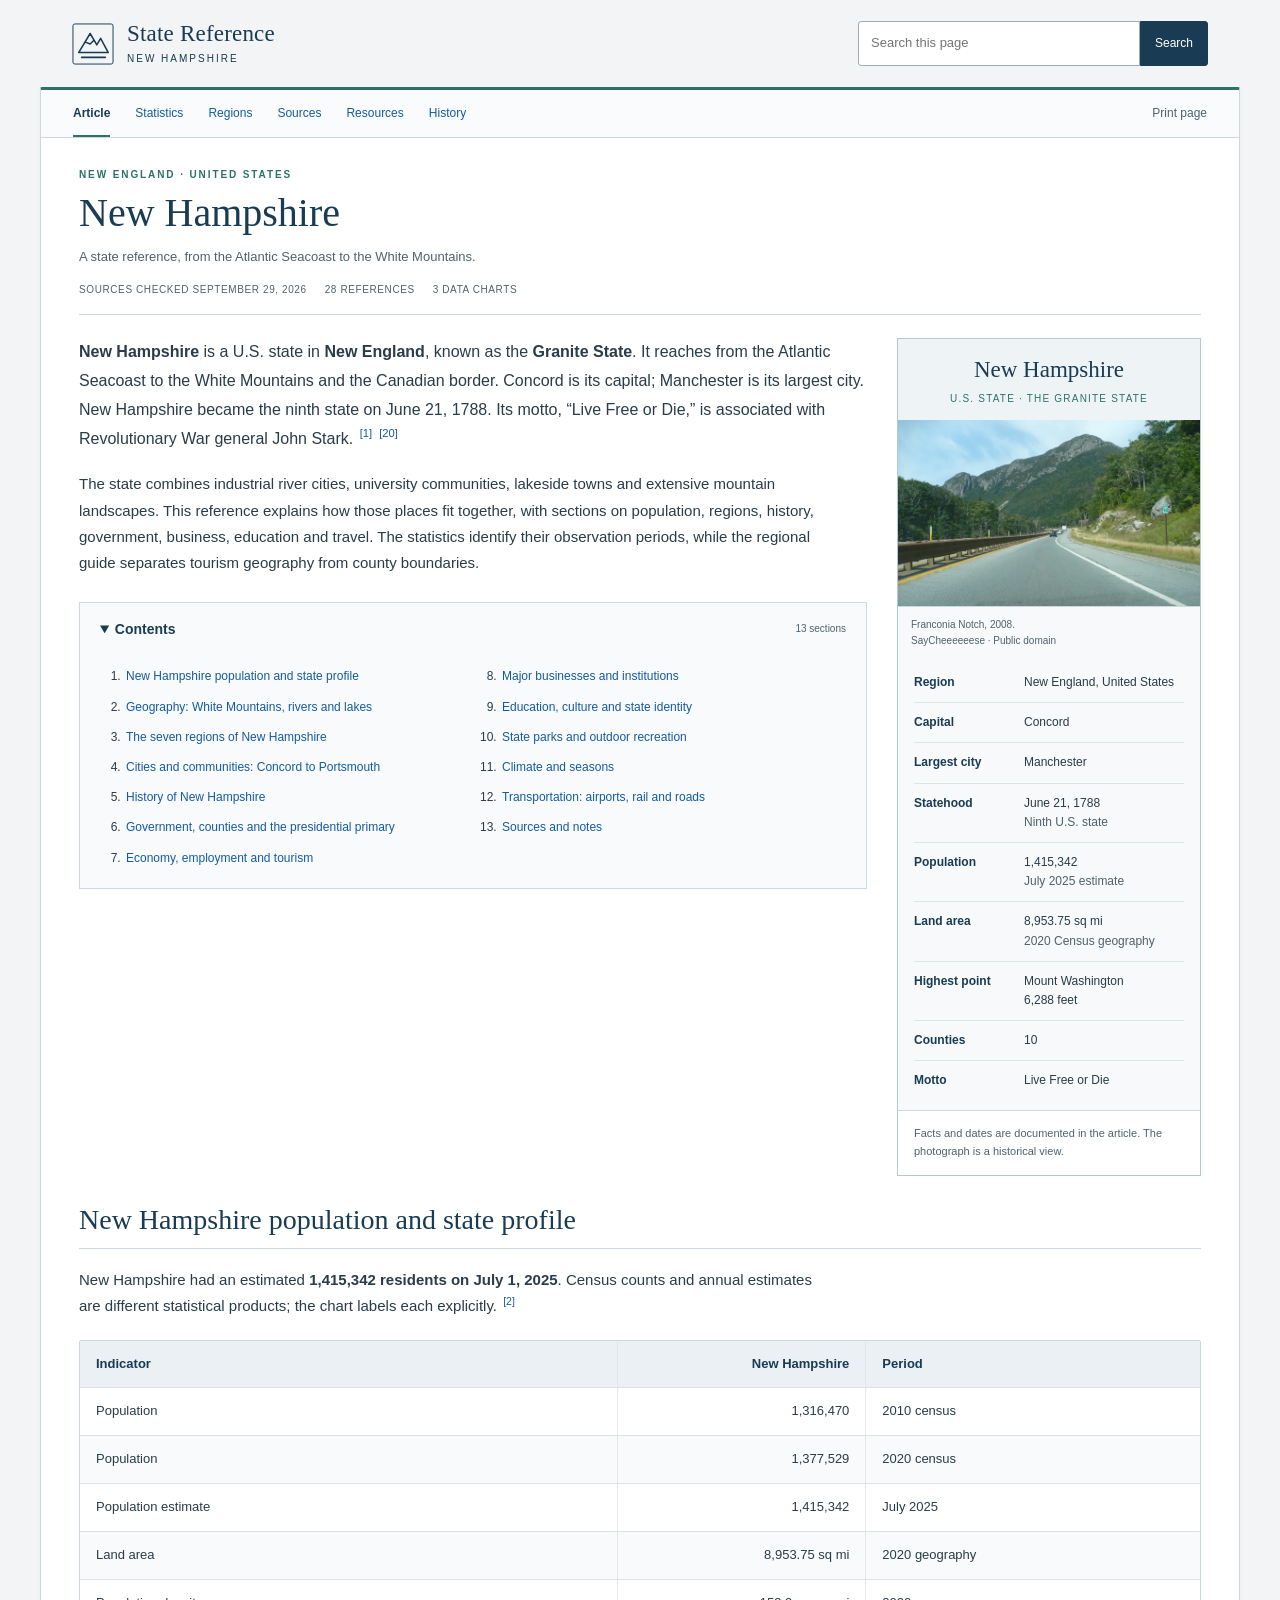
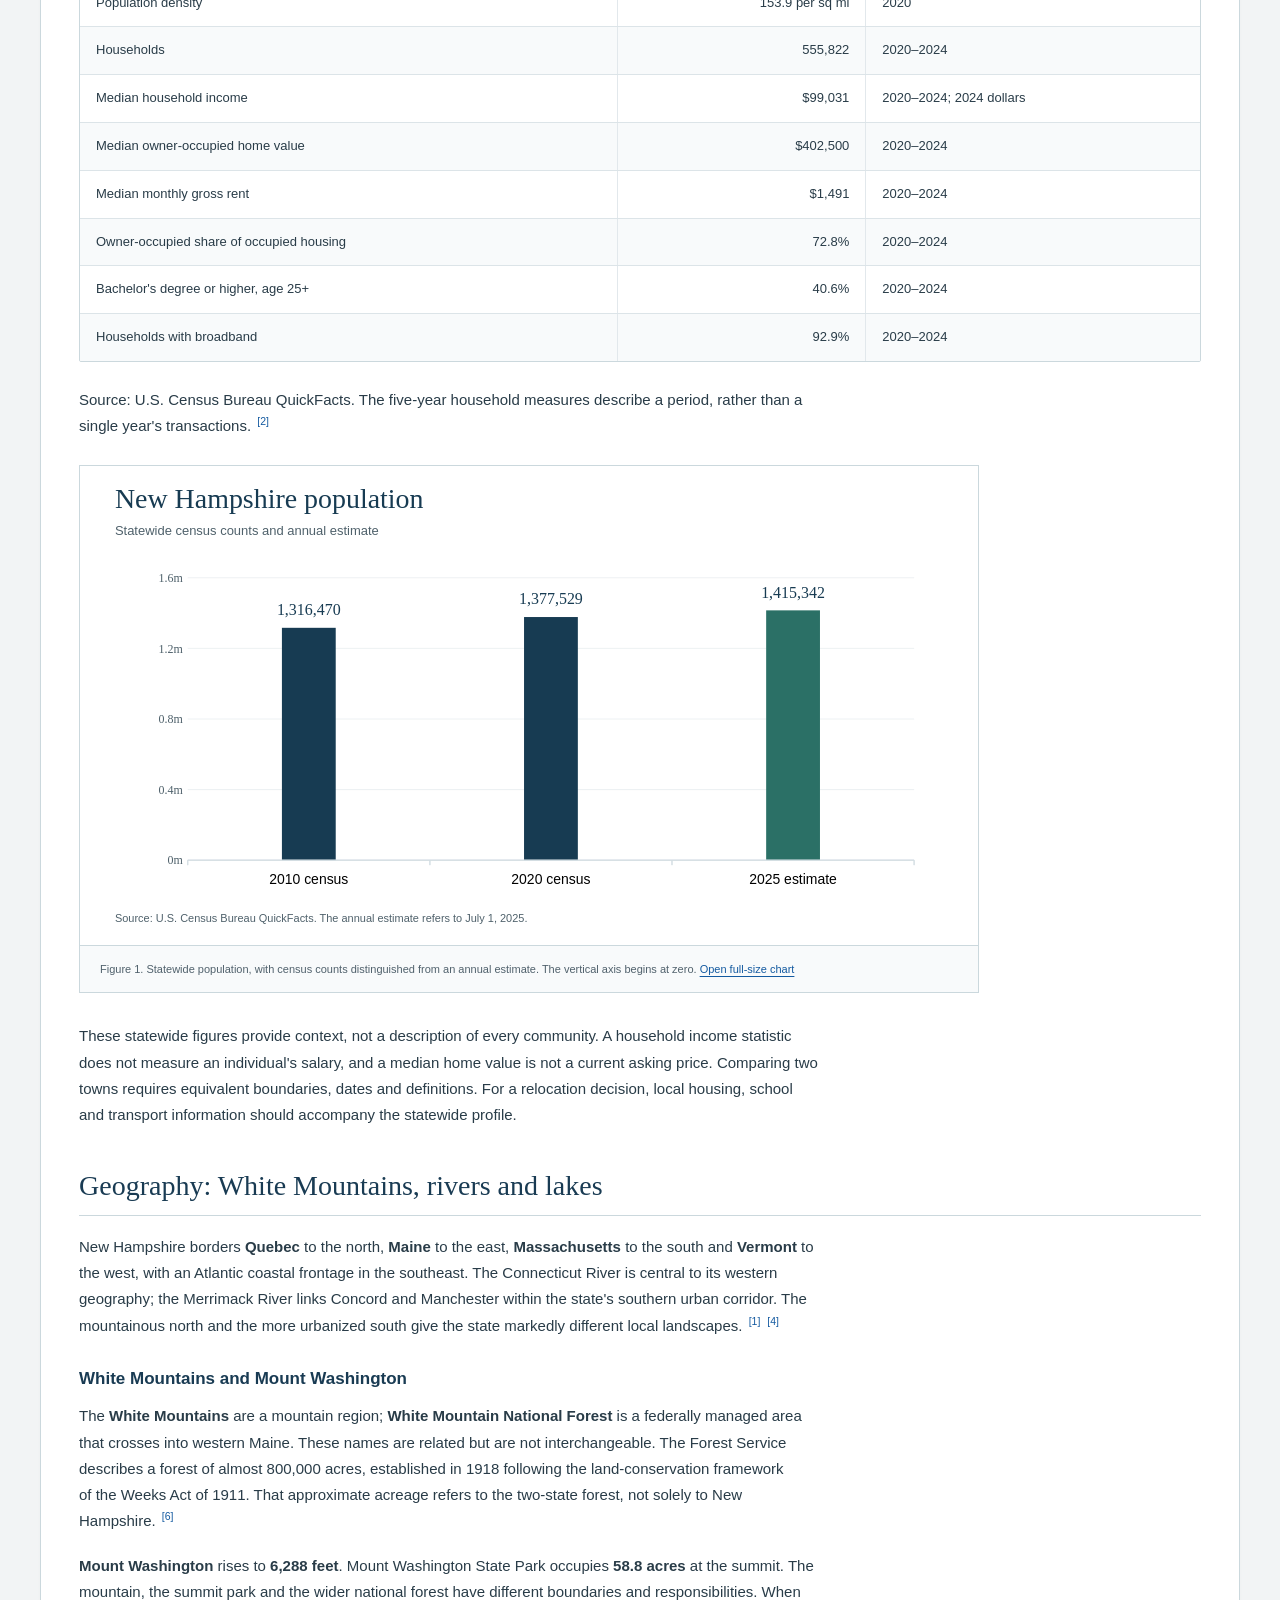
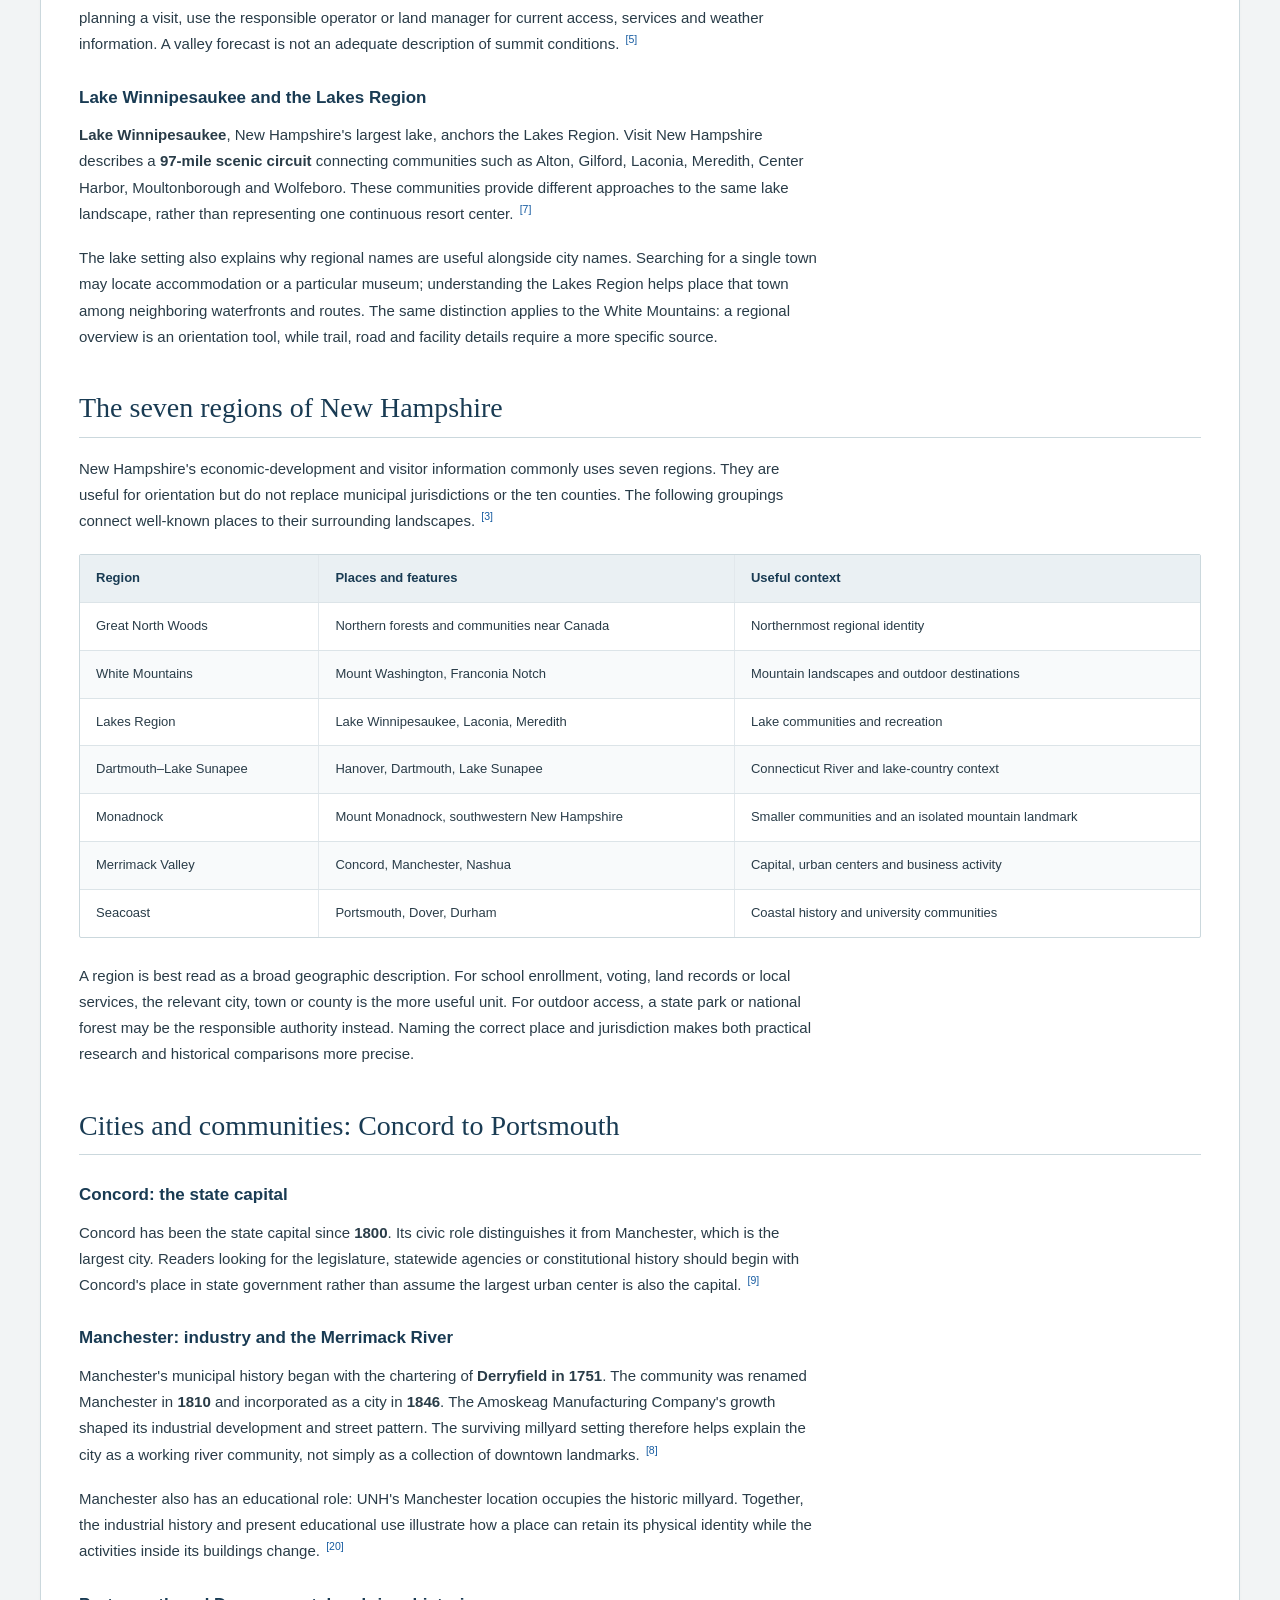
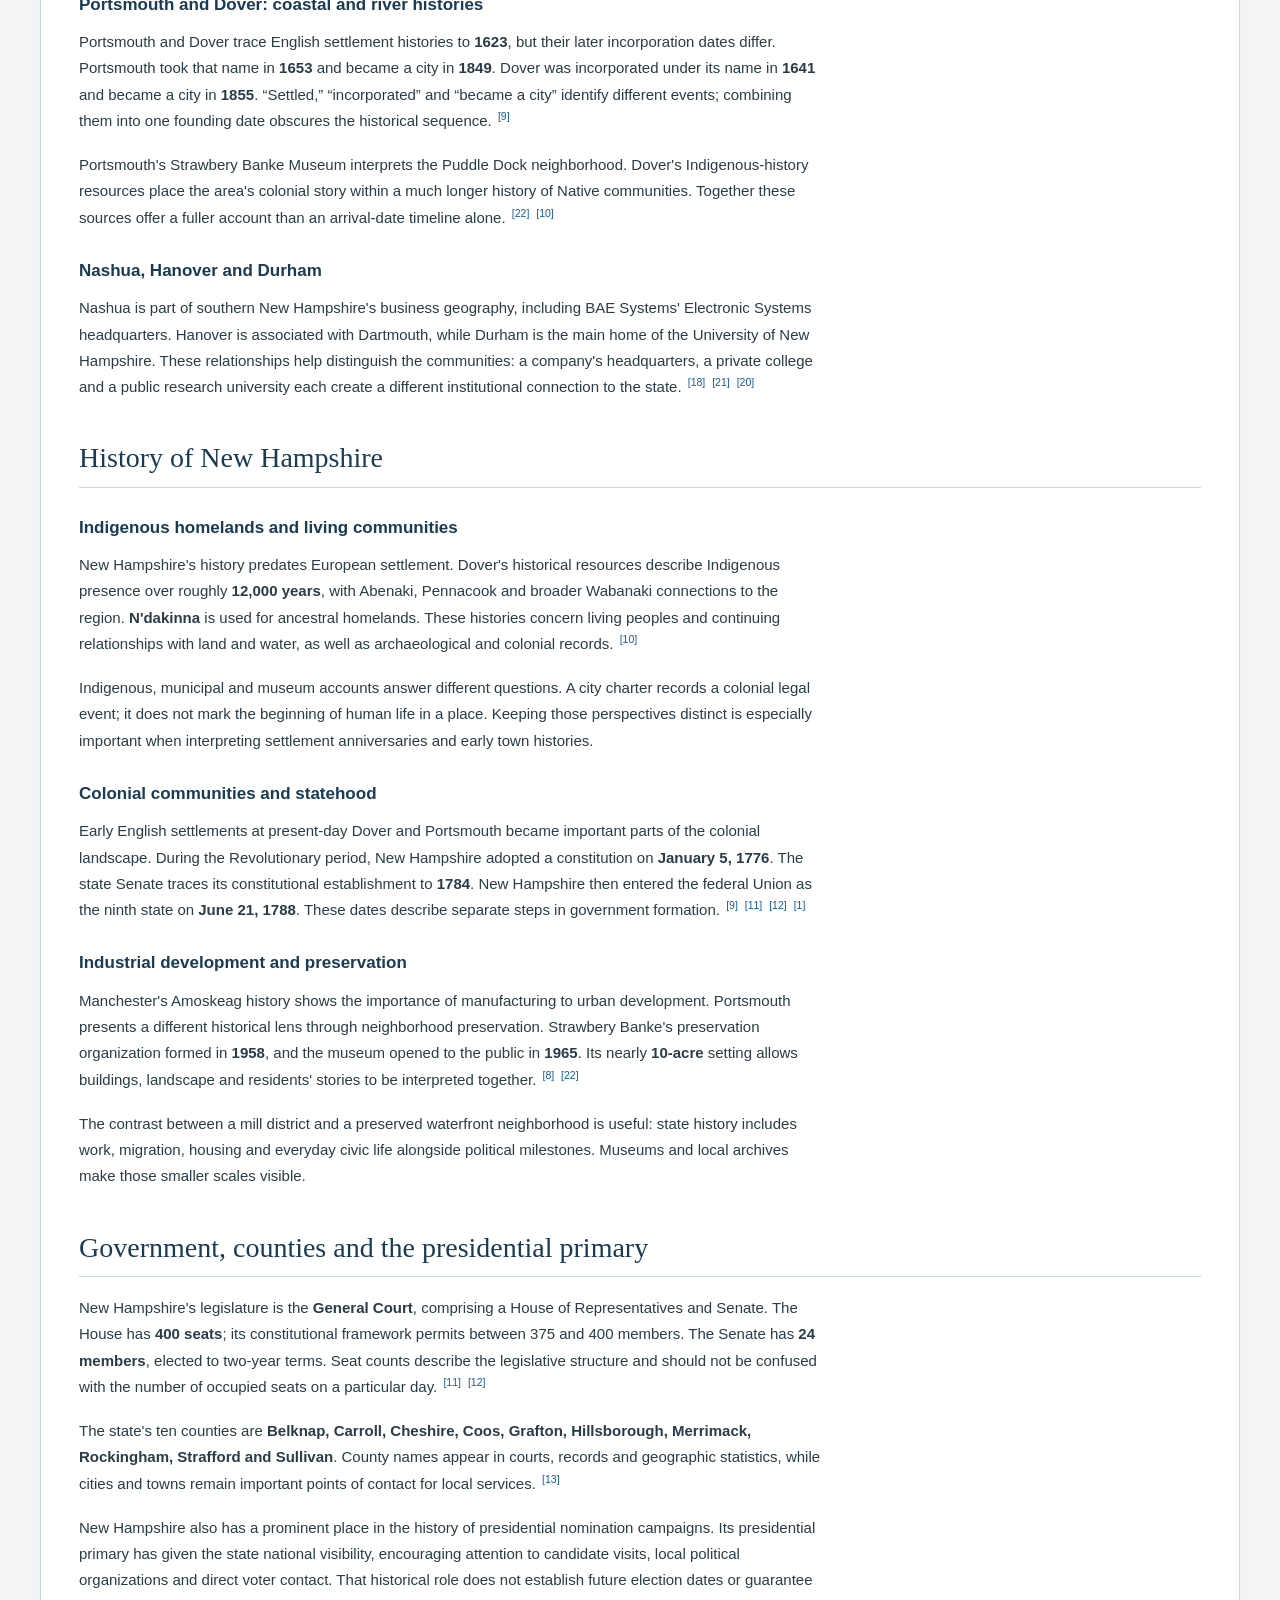
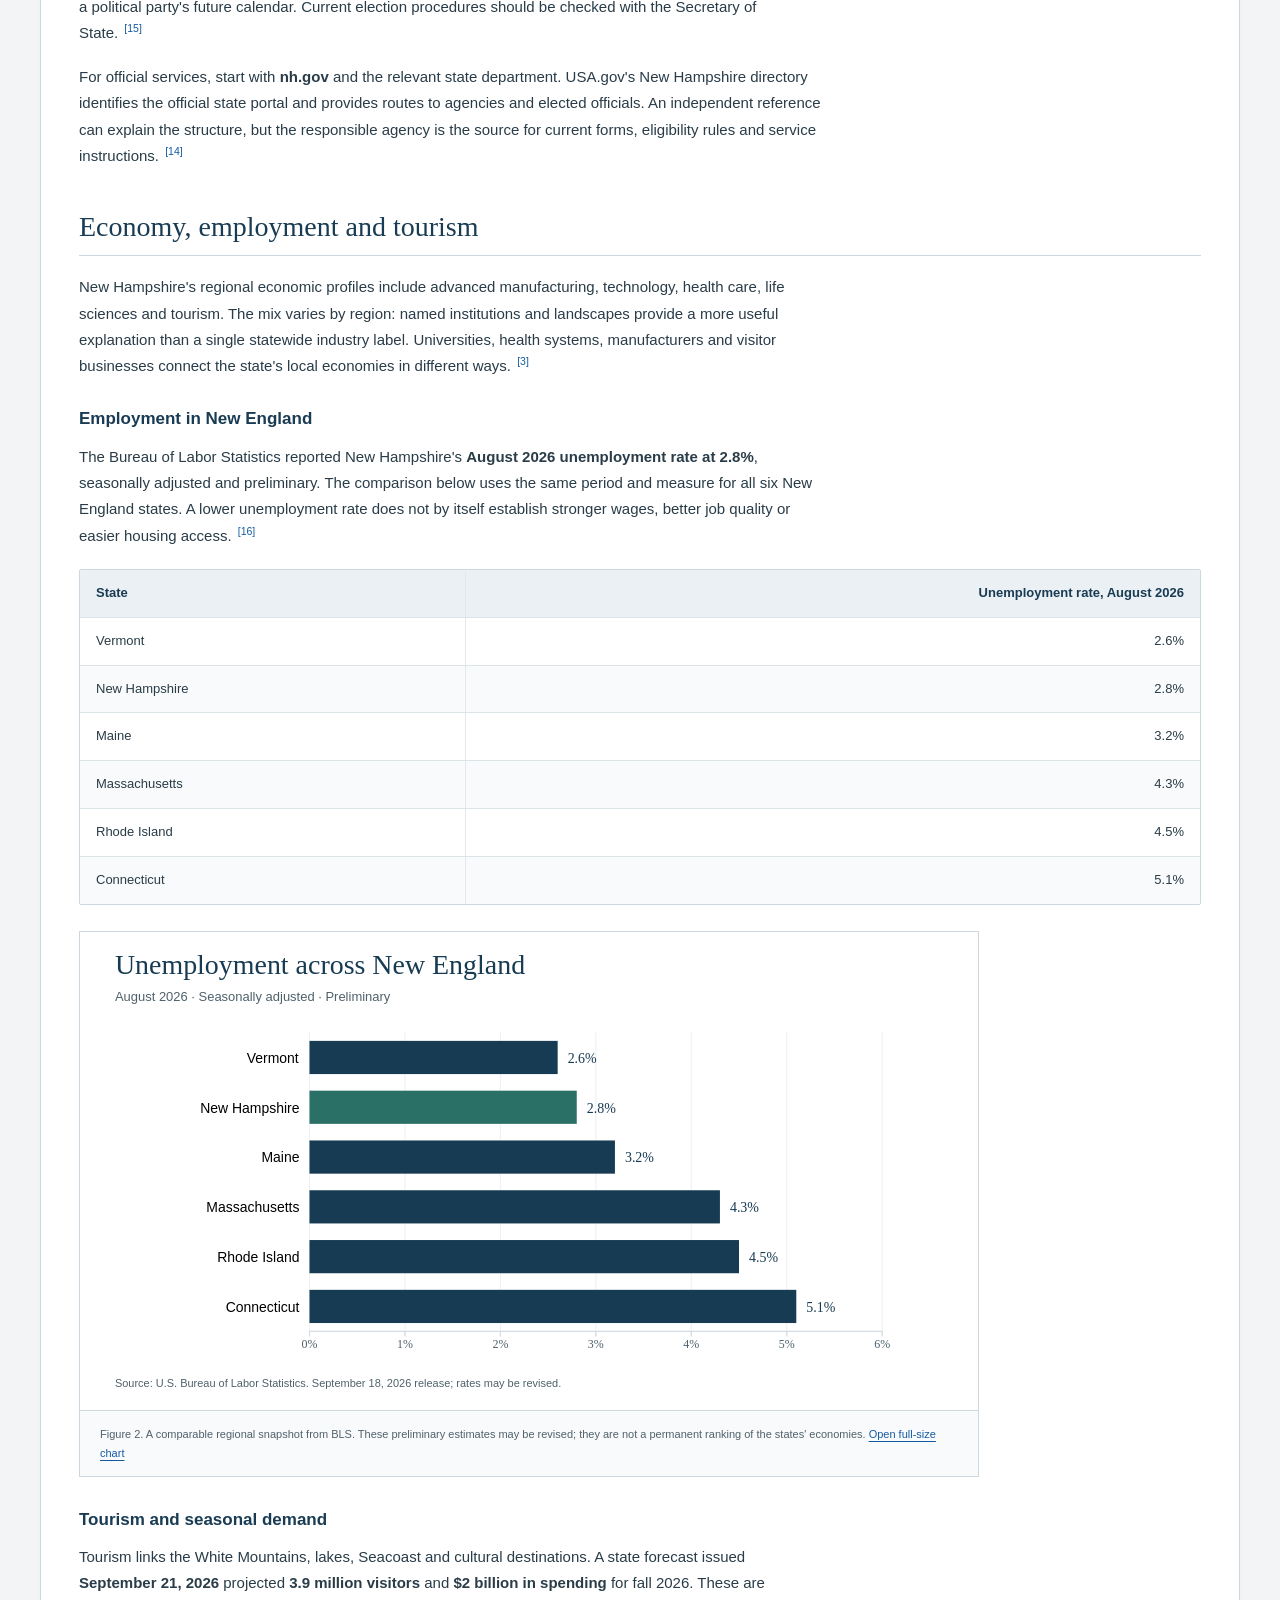
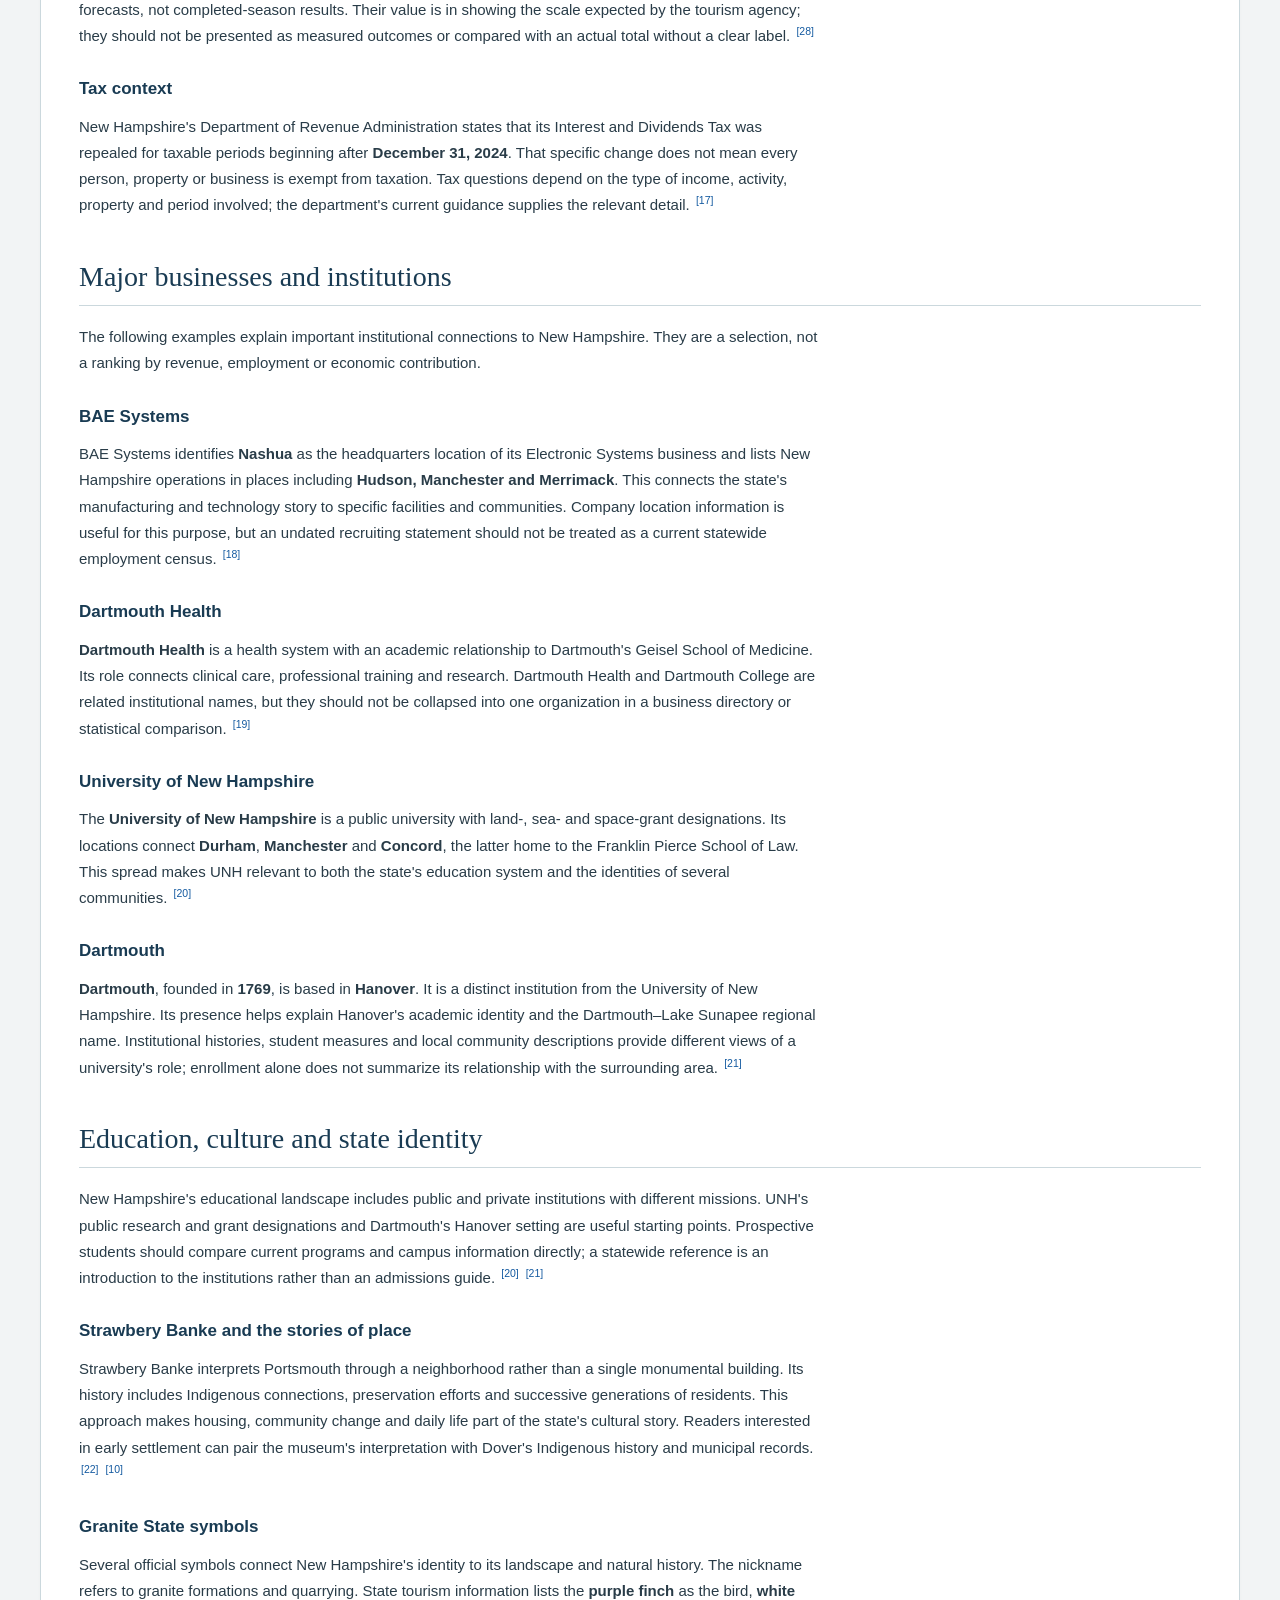
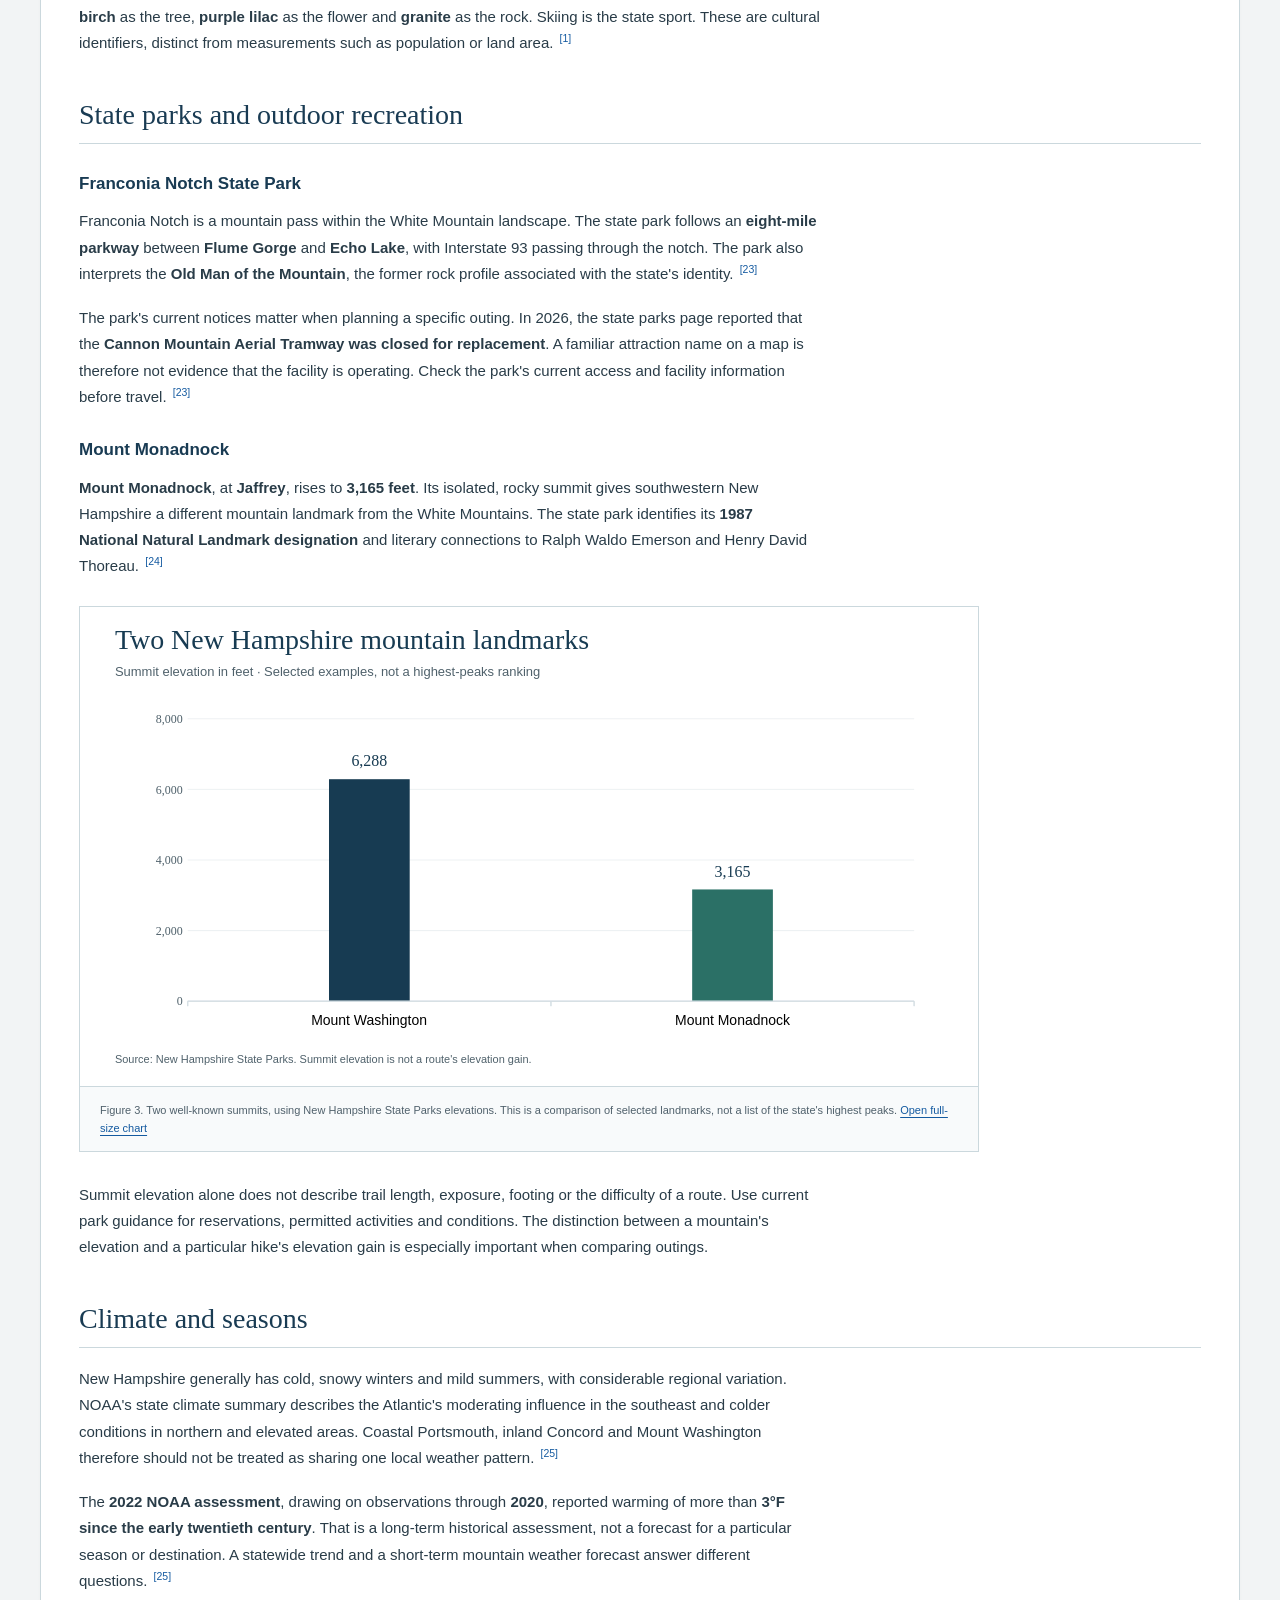
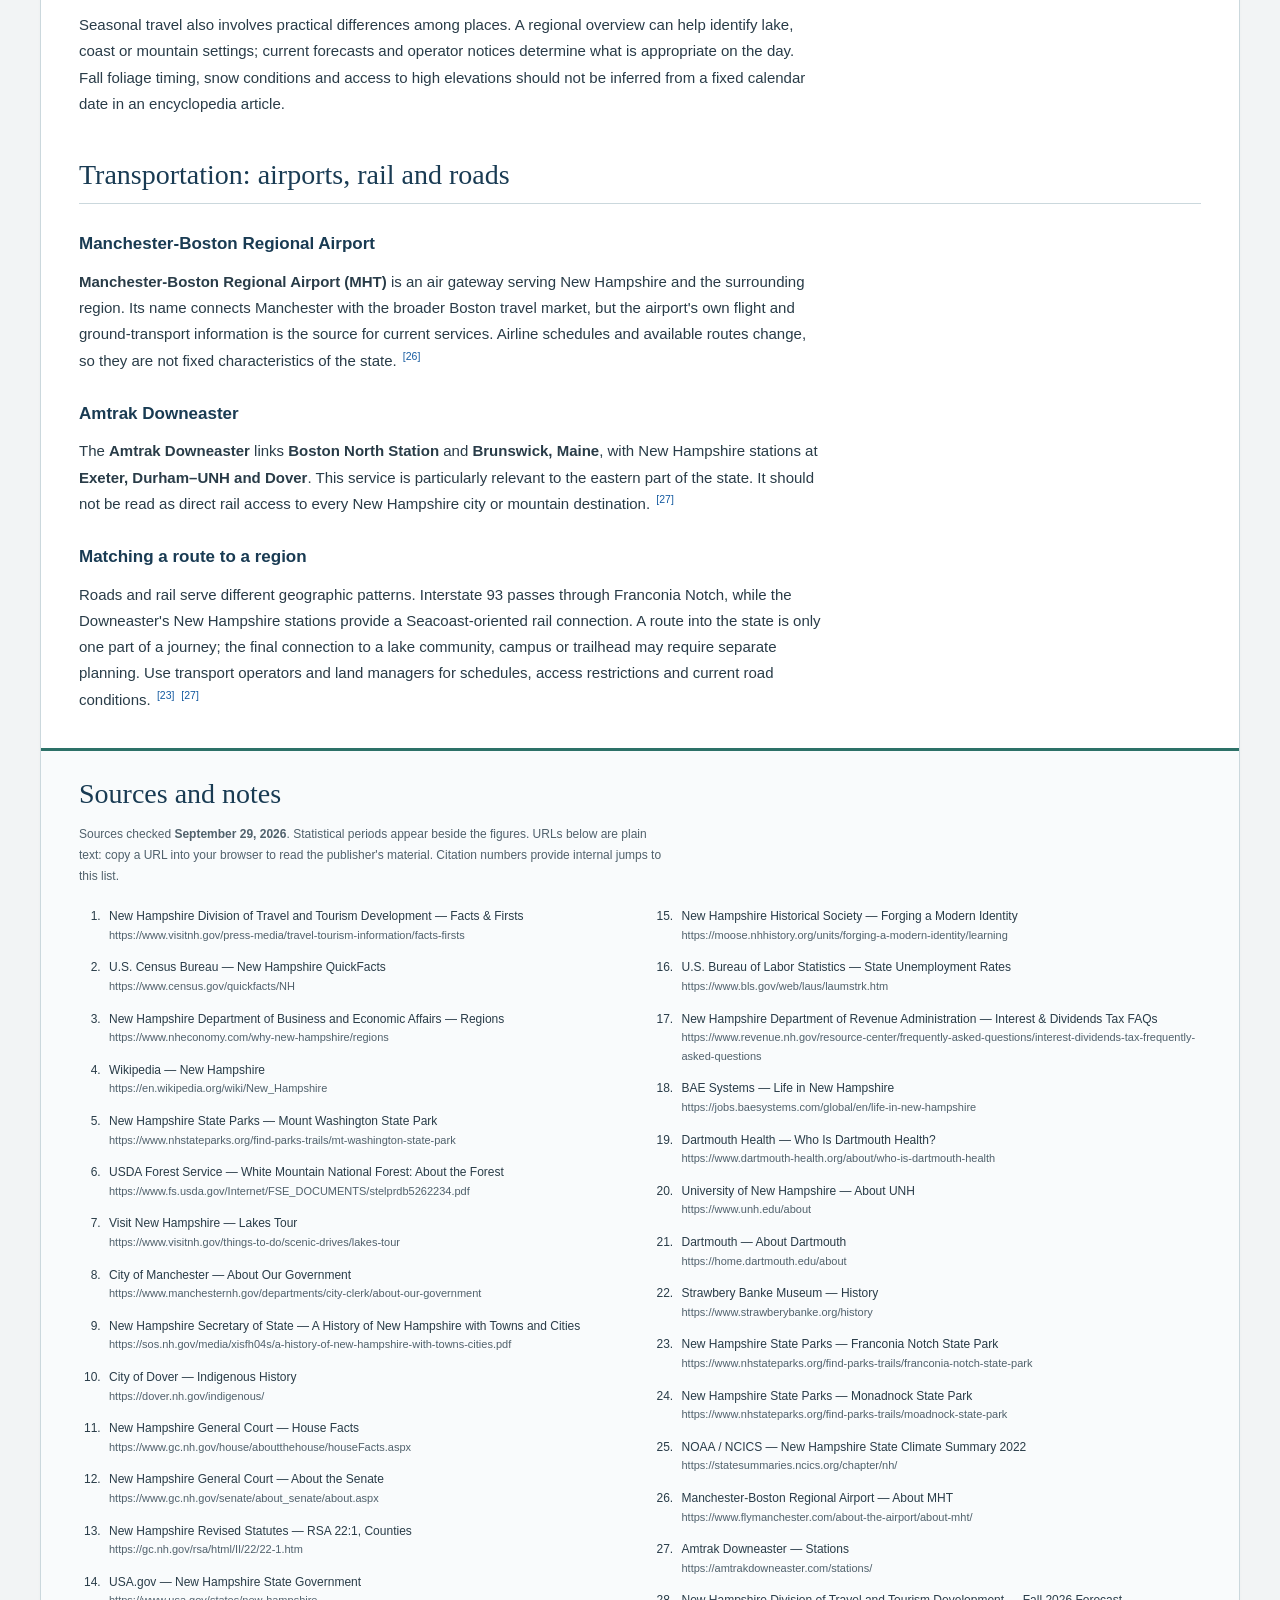
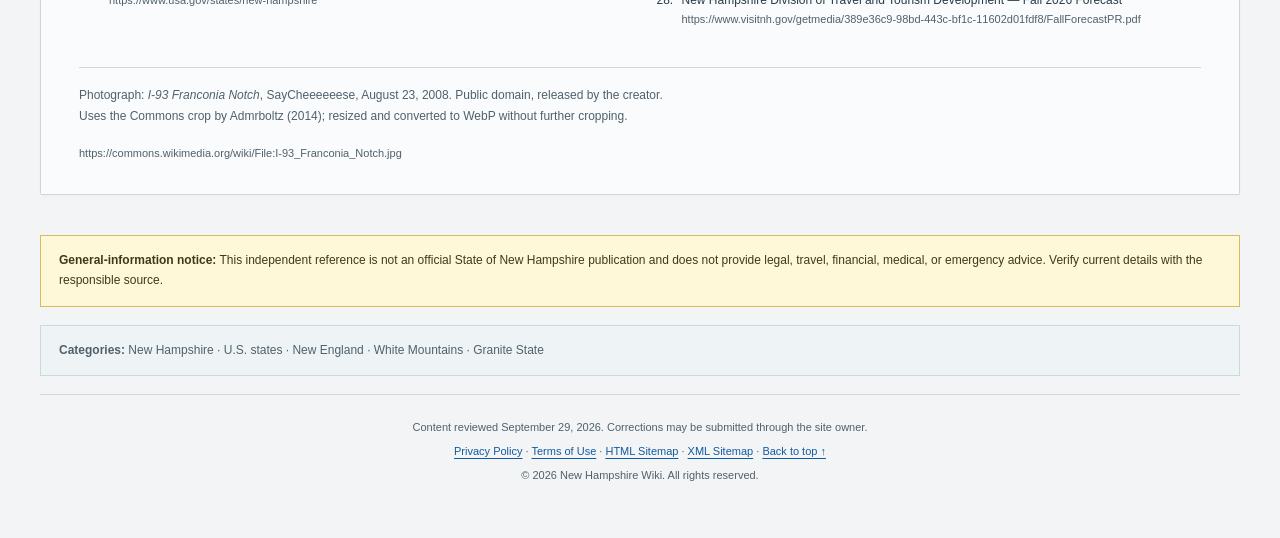
==== index.html @ 75dd4f85 "Launch New Hampshire Wiki" ====
<!doctype html>
<html lang="en-US">
<head>
<meta charset="utf-8">
<meta name="viewport" content="width=device-width,initial-scale=1">
<title>New Hampshire: Population, History, Mountains &amp; Travel</title>
<meta name="description" content="Explore New Hampshire through population, Concord, Manchester, White Mountains, Lake Winnipesaukee, history, government, business, parks and travel.">
<meta name="theme-color" content="#193b53">
<meta name="color-scheme" content="light">
<meta name="format-detection" content="telephone=no">
<meta name="robots" content="index,follow,max-image-preview:large">
<link rel="canonical" href="https://newhampshire.wiki/">
<meta property="og:type" content="article">
<meta property="og:title" content="New Hampshire: Population, History, Mountains &amp; Travel">
<meta property="og:description" content="Explore New Hampshire through population, Concord, Manchester, White Mountains, Lake Winnipesaukee, history, government, business, parks and travel.">
<meta property="og:url" content="https://newhampshire.wiki/">
<meta property="og:site_name" content="New Hampshire Wiki">
<meta name="twitter:card" content="summary">
<meta name="twitter:title" content="New Hampshire: Population, History, Mountains &amp; Travel">
<meta name="twitter:description" content="Explore New Hampshire through population, Concord, Manchester, White Mountains, Lake Winnipesaukee, history, government, business, parks and travel.">
<link rel="icon" href="assets/favicon.svg" type="image/svg+xml">
<link rel="stylesheet" href="assets/wiki.css">
<link rel="preload" as="image" href="assets/franconia-notch-640.webp" imagesrcset="assets/franconia-notch-640.webp 640w, assets/franconia-notch-960.webp 960w" imagesizes="(max-width:600px) calc(100vw - 42px), 304px">
<style>
:root{--ink:#213d52;--text:#25343e;--muted:#526473;--link:#145aa0;--accent:#126d72;--bg:#f2f4f5;--paper:#fff;--soft:#edf4f4;--line:#cad3da;--serif:Georgia,'Times New Roman',serif;--sans:Verdana,Arial,sans-serif;--space:8px}
*{box-sizing:border-box}html{scroll-padding-top:90px}body{margin:0;background:var(--bg);color:var(--text);font:15px/1.75 var(--sans)}a{color:var(--link);text-decoration-thickness:1px;text-underline-offset:3px}a:hover{text-decoration:underline;color:#0c4077}button,input,summary{font:inherit}button,summary{cursor:pointer}a:focus-visible,button:focus-visible,input:focus-visible,summary:focus-visible,[tabindex]:focus-visible{outline:3px solid var(--accent);outline-offset:4px}button{color:var(--ink)}.skip{position:absolute;left:16px;top:-80px;background:white;padding:12px;z-index:100}.skip:focus{top:8px}
.site-header{max-width:1200px;margin:auto;padding:24px 32px 20px;display:flex;align-items:center;justify-content:space-between;gap:30px}.identity{display:flex;gap:13px;align-items:center;color:var(--ink);text-decoration:none}.identity svg{width:39px;height:39px}.wordmark{font-family:var(--serif);font-size:23px;line-height:1.1;letter-spacing:.2px}.wordmark small{display:block;font:10px/1.5 var(--sans);letter-spacing:2px;margin-top:5px;text-transform:uppercase}.search{display:flex;width:350px;position:relative}.search input{width:100%;min-width:0;border:1px solid #9daeb9;border-radius:3px 0 0 3px;background:white;padding:10px 12px;font-size:13px}.search button{border:1px solid var(--ink);border-radius:0 3px 3px 0;background:var(--ink);color:white;font-size:12px;padding:0 14px}.search-panel{position:absolute;z-index:20;top:51px;right:0;width:430px;max-width:calc(100vw - 32px);background:white;border:1px solid var(--line);box-shadow:0 7px 22px #213d5220;padding:16px;font-size:13px}.search-panel[hidden]{display:none}.search-panel p{margin:0 0 12px}.search-panel ul{list-style:none;margin:0;padding:0;max-height:340px;overflow:auto}.search-panel li+li{border-top:1px solid #e7ecef}.search-panel a{display:block;padding:8px 0}.search-panel .close-search{background:none;color:var(--link);border:0;padding:9px 0 0;font-size:12px}
.page{max-width:1200px;margin:0 auto 40px;background:var(--paper);border:1px solid var(--line);border-top:3px solid var(--accent);box-shadow:0 2px 5px #213d5205}.toolbar{display:flex;justify-content:space-between;align-items:center;gap:12px;border-bottom:1px solid var(--line);padding:0 32px;background:#f9fbfc}.toolbar nav{display:flex;gap:25px}.toolbar a{display:block;font-size:12px;padding:13px 0 11px;text-decoration:none;white-space:nowrap}.toolbar a[aria-current="page"]{color:var(--ink);border-bottom:2px solid var(--accent);font-weight:700}.print{border:0;background:transparent;font-size:12px;padding:12px 0;color:var(--muted)}main{padding:28px 38px 0}.eyebrow{font-size:10px;letter-spacing:1.9px;color:var(--accent);font-weight:bold;text-transform:uppercase;margin-bottom:5px}.article-heading{margin-bottom:23px;border-bottom:1px solid var(--line);padding-bottom:16px}.article-heading h1{font:normal 42px/1.18 var(--serif);color:var(--ink);margin:0 0 10px}.deck{font-size:13px;color:var(--muted);margin:0;max-width:none}.metadata{display:flex;gap:18px;flex-wrap:wrap;color:var(--muted);font-size:10px;margin-top:12px;text-transform:uppercase;letter-spacing:.6px}
p{max-width:89ch;margin:0 0 18px}strong{font-weight:700}article h2{clear:both;margin:40px 0 18px;padding:0 0 10px;border-bottom:1px solid var(--line);font:normal 28px/1.3 var(--serif);color:var(--ink);scroll-margin-top:20px}article h3{font-size:17px;line-height:1.5;margin:27px 0 12px;color:var(--ink);scroll-margin-top:20px}article>p,article>ul{max-width:89ch}article li{padding-left:3px;margin-bottom:8px}article ul{padding-left:24px}.intro p:first-child{font-size:16px;line-height:1.8}.infobox{float:right;width:302px;border:1px solid #b6c7ce;margin:0 0 26px 30px;background:#f8fafb;font-size:12px;line-height:1.6}.infobox h2{font:normal 22px/1.3 var(--serif);text-align:center;margin:0;padding:18px 12px 10px;border:0;background:var(--soft)}.infobox .subhead{text-align:center;color:var(--accent);background:var(--soft);font-size:10px;text-transform:uppercase;letter-spacing:1.2px;padding:0 12px 17px}.infobox dl{margin:0;padding:4px 16px 10px}.infobox dl>div{display:grid;grid-template-columns:82px 1fr;gap:10px;padding:10px 0;border-bottom:1px solid #dce4e8}.infobox dl>div:last-child{border:0}.infobox dt{font-weight:700;color:var(--ink)}.infobox dd{margin:0}.infobox .note{font-size:11px;padding:14px 16px;margin:0;border-top:1px solid var(--line);background:white;color:var(--muted)}.contents{border:1px solid var(--line);background:#f8fafb;width:calc(100% - 332px);margin:26px 0 30px;padding:0 20px 15px;font-size:12px;line-height:1.6}.contents summary{font-size:14px;font-weight:700;color:var(--ink);padding:15px 0 0}.contents summary span{font-size:10px;font-weight:normal;float:right;padding:3px 0 0;color:var(--muted)}.contents ol{margin:15px 0 0;padding-left:24px;columns:2;column-gap:30px}.contents li{padding-left:2px;margin:0 0 9px;break-inside:avoid}.contents a{text-decoration:none}.contents a:hover{text-decoration:underline}
.table-scroll{overflow-x:auto;margin:20px 0 25px;max-width:100%;border:1px solid var(--line);border-radius:2px}table{border-collapse:collapse;width:100%;font-size:13px;line-height:1.6;text-align:left}th{background:#eaf0f3;color:var(--ink);font-weight:700}th,td{padding:13px 16px;vertical-align:top;border-bottom:1px solid #dce4e8}tr:last-child td{border-bottom:0}tbody tr:nth-child(even){background:#f8fafb}th:not(:last-child),td:not(:last-child){border-right:1px solid #e2e8ec}figure{margin:26px 0 30px;max-width:1000px;border:1px solid var(--line);background:white}figure img{display:block;width:100%;height:auto;object-fit:contain}figcaption{border-top:1px solid var(--line);font-size:11px;line-height:1.65;color:var(--muted);padding:14px 20px;background:#f8fafb}.article-footer{margin-top:35px;padding:25px 38px 32px;border-top:3px solid var(--accent);background:#f9fbfc}.article-footer h2{font:normal 28px/1.3 var(--serif);color:var(--ink);margin:0 0 12px}.article-footer p{font-size:12px;color:var(--muted)}.article-footer ol{margin:20px 0 0;padding-left:25px;font-size:12px;line-height:1.55}.article-footer li{padding:0 0 14px 5px;break-inside:avoid}.article-footer li p{margin:0;color:var(--text)}.article-footer code{font:11px/1.6 var(--sans);color:var(--muted);overflow-wrap:anywhere;word-break:break-word}.endbar{max-width:1200px;margin:0 auto 26px;padding:0 32px;display:flex;justify-content:space-between;gap:20px;font-size:11px;color:var(--muted)}.endbar p{margin:0}.sr-only{position:absolute;width:1px;height:1px;padding:0;margin:-1px;overflow:hidden;clip:rect(0,0,0,0);white-space:nowrap;border:0}
@media(min-width:1100px){.article-footer ol{columns:2;column-gap:48px}}
@media(max-width:850px){.site-header{padding:20px 24px}.search{width:300px}.page{border-left:0;border-right:0}.toolbar{padding:0 24px}.toolbar nav{gap:20px}main{padding:26px 26px 0}.article-heading h1{font-size:36px}.infobox{width:260px;margin-left:24px}.contents{width:calc(100% - 284px)}.contents ol{columns:1}.intro p:first-child{font-size:15px}.article-footer{padding:25px 26px}.infobox dl>div{grid-template-columns:72px 1fr}}
@media(max-width:600px){body{font-size:14px;line-height:1.75}.site-header{padding:20px 20px 17px;display:block}.identity{width:max-content}.wordmark{font-size:22px}.search{width:100%;margin-top:18px}.search input{font-size:14px;min-height:44px}.search button{font-size:12px}.search-panel{width:100%;max-width:100%;top:49px}.toolbar{padding:0 20px}.toolbar nav{gap:18px}.toolbar a{font-size:11px;padding:12px 0}.print{display:none}main{padding:24px 20px 0}.article-heading{margin-bottom:22px}.article-heading h1{font-size:34px}.deck{font-size:12px}.metadata{gap:8px 15px;font-size:9px}.infobox{float:none;width:100%;margin:22px 0 25px}.infobox h2{text-align:left;padding:14px 16px 5px;font-size:21px}.infobox .subhead{text-align:left;padding:0 16px 12px}.infobox dl{padding:4px 16px}.infobox dl>div{grid-template-columns:88px 1fr;padding:8px 0}.infobox .note{padding:12px 16px}.contents{width:100%;margin:22px 0;padding:0 16px 15px}.contents ol{columns:1}.contents:not([open]){padding-bottom:15px}article h2{font-size:25px;line-height:1.35;margin-top:34px}article h3{font-size:16px}table{font-size:12px;min-width:510px}th,td{padding:11px 12px}figure{margin:23px -4px}.article-footer{padding:25px 20px}.article-footer ol{padding-left:23px}.article-footer code{font-size:10px}.endbar{padding:0 20px;display:block}.endbar a{display:inline-block;margin-top:10px}}

@media print{html{scroll-behavior:auto}body{background:white;font-size:10pt;line-height:1.55}.site-header,.toolbar,.contents,.endbar{display:none}.page{margin:0;border:0;max-width:none;box-shadow:none}main{padding:0}.article-heading h1{font-size:28pt}.infobox{width:240px}article h2{font-size:19pt;break-after:avoid}article h3{break-after:avoid}table{min-width:0;font-size:9pt}.table-scroll{overflow:visible}figure{break-inside:avoid;max-width:680px}.article-footer{padding:20px 0}.article-footer ol{columns:1}a{color:inherit}.article-footer li{break-inside:avoid}}

.toolbar nav{min-width:0;overflow-x:auto;scrollbar-width:thin}.toolbar{gap:20px}.toolbar .print{flex-shrink:0}.toolbar nav a{min-height:44px}.directory{display:grid;grid-template-columns:1fr 1fr;gap:20px;margin:24px 0}.directory section{padding:20px 22px;border:1px solid var(--line);background:#f8fafb}.directory h3{margin:0 0 9px;font-family:var(--serif);font-size:21px}.directory p{font-size:13px;margin:0 0 12px}.history-entry{padding:22px 24px;border-left:3px solid var(--accent);background:#f3f7f8;margin:20px 0 30px}.history-entry h3{margin:0 0 12px}.support-page{padding-bottom:30px}
@media(max-width:600px){article{display:flex;flex-direction:column}article>*{min-width:0}.intro{order:-2}.infobox{order:-1}.table-scroll{width:100%}.directory{grid-template-columns:1fr}.toolbar nav{gap:20px}.directory section{padding:18px}.history-entry{padding:18px}.support-page{padding-bottom:24px}}

.city-emblem{padding:9px 12px;background:#f0f5f6;border-bottom:1px solid var(--line)}.city-emblem svg{display:block;width:100%;height:auto}.muted{color:var(--muted)}.directory h3{font-size:20px}.article-footer li p{font-size:12px}.sources-policy{border-left:3px solid var(--accent);padding:12px 18px;background:var(--soft)}@media(max-width:600px){.city-emblem{display:none}.metadata{line-height:1.7}.contents summary{min-height:42px}.infobox dl>div{grid-template-columns:96px 1fr}}
:root{color-scheme:light;--ink:#193b53;--text:#293c48;--muted:#50616c;--accent:#2d7168;--bg:#f2f4f5;--soft:#eef4f5;--line:#cbd8dd;--ink:oklch(from #193b53 l c h);--accent:oklch(from #2d7168 l c h);--radius:2px;--ease:cubic-bezier(.2,.7,.2,1)}
.page{border-radius:var(--radius)}.site-header{padding-top:21px;padding-bottom:21px}.identity svg{width:42px;height:42px}.article-heading h1{font-size:40px}h1,h2,h3{text-wrap:balance}p{text-wrap:pretty}.infobox{width:304px;background:#f7f9fa}.infobox-title{font:normal 23px/1.3 var(--serif);text-align:center;padding:16px 12px 6px;background:var(--soft);color:var(--ink)}.infobox .subhead{padding-bottom:13px}.city-photo{margin:0;border:0}.city-photo picture,.city-photo img{display:block;width:100%;height:auto}.city-photo figcaption{padding:10px 13px;font-size:10px;background:#f7f9fa;line-height:1.6}.city-photo figcaption a{padding:2px 0;display:inline-block}.contents{width:calc(100% - 334px)}.contents a{display:block;padding:5px 0}.contents li{margin-bottom:1px}.reference{font-size:.7em;line-height:0;white-space:nowrap}.reference a{padding:0 2px;text-decoration:none}.data-figure{max-width:900px}.infobox .note{font-size:11px}.references li:target{background:#e6f0f3;outline:2px solid var(--accent);outline-offset:4px}.license-note{margin-top:24px;padding-top:17px;border-top:1px solid var(--line)}.license-note code{display:block}.catlinks{font-size:12px;padding:15px 18px;background:var(--soft);border:1px solid var(--line);margin:32px 0}.catlinks span{color:var(--muted)}.directory a{display:inline-block;padding:8px 0}.print{min-height:44px}.contents summary{min-height:44px}.search button{min-height:44px}.search-panel .close-search{min-height:42px}.endbar a{display:inline-flex;align-items:center;min-height:40px}.toolbar a:hover{color:var(--accent)}.sr-only{white-space:nowrap}.search-panel a{padding:12px 0}.search-panel{border-top:3px solid var(--accent)}
.infobox dl>div{grid-template-columns:100px 1fr}
@media(max-width:850px){.infobox{width:260px}.infobox dl>div{grid-template-columns:92px 1fr}.contents{width:calc(100% - 284px)}}
@media(max-width:600px){.article-heading h1{font-size:36px}.infobox,.contents{width:100%}.infobox-title{text-align:left;padding:15px 16px 5px}.city-photo img{max-height:none}.city-photo figcaption{font-size:11px}.contents a{min-height:40px;padding:8px 0}.table-scroll{overscroll-behavior-inline:contain}.data-figure{margin-inline:0}.toolbar nav{gap:20px}.toolbar{gap:0}.metadata{font-size:10px}.catlinks{font-size:11px}.site-header{padding-inline:20px}}
@media(prefers-reduced-motion:reduce){html{scroll-behavior:auto}*,*::before,*::after{animation:none!important;transition:none!important}}
@media print{.city-photo img{max-width:100%}.reference{font-size:7pt}.infobox{width:225px}.references li:target{outline:0;background:none}.catlinks{display:none}}
</style>
<script type="application/ld+json">{"@context":"https://schema.org","@graph":[{"@id":"https://newhampshire.wiki/#publisher","@type":"Organization","name":"New Hampshire Wiki","url":"https://newhampshire.wiki/"},{"@id":"https://newhampshire.wiki/#website","@type":"WebSite","name":"New Hampshire Wiki","url":"https://newhampshire.wiki/","publisher":{"@id":"https://newhampshire.wiki/#publisher"},"inLanguage":"en-US"},{"@id":"https://newhampshire.wiki/#webpage","@type":"WebPage","url":"https://newhampshire.wiki/","name":"New Hampshire: Population, History, Mountains & Travel","description":"A factual reference covering New Hampshire population, geography, history, government, business, institutions, parks and transportation.","isPartOf":{"@id":"https://newhampshire.wiki/#website"},"mainEntity":{"@id":"https://newhampshire.wiki/#article"},"about":{"@id":"https://newhampshire.wiki/#new-hampshire"},"dateModified":"2026-09-29","inLanguage":"en-US"},{"@id":"https://newhampshire.wiki/#article","@type":"Article","headline":"New Hampshire","description":"A state reference from the Atlantic Seacoast to the White Mountains.","mainEntityOfPage":{"@id":"https://newhampshire.wiki/#webpage"},"publisher":{"@id":"https://newhampshire.wiki/#publisher"},"about":{"@id":"https://newhampshire.wiki/#new-hampshire"},"mentions":[{"@id":"https://newhampshire.wiki/#concord"},{"@id":"https://newhampshire.wiki/#manchester"},{"@id":"https://newhampshire.wiki/#white-mountains"},{"@id":"https://newhampshire.wiki/#mount-washington"},{"@id":"https://newhampshire.wiki/#lake-winnipesaukee"},{"@id":"https://newhampshire.wiki/#bae-systems"},{"@id":"https://newhampshire.wiki/#dartmouth-health"},{"@id":"https://newhampshire.wiki/#unh"},{"@id":"https://newhampshire.wiki/#dartmouth"},{"@id":"https://newhampshire.wiki/#franconia-notch"},{"@id":"https://newhampshire.wiki/#mht"}],"dateModified":"2026-09-29","inLanguage":"en-US"},{"@id":"https://newhampshire.wiki/#united-states","@type":"Country","name":"United States"},{"@id":"https://newhampshire.wiki/#new-england","@type":"AdministrativeArea","name":"New England","containedInPlace":{"@id":"https://newhampshire.wiki/#united-states"}},{"@id":"https://newhampshire.wiki/#new-hampshire","@type":"State","name":"New Hampshire","alternateName":"Granite State","containedInPlace":{"@id":"https://newhampshire.wiki/#united-states"},"containsPlace":[{"@id":"https://newhampshire.wiki/#concord"},{"@id":"https://newhampshire.wiki/#manchester"},{"@id":"https://newhampshire.wiki/#portsmouth"},{"@id":"https://newhampshire.wiki/#dover"},{"@id":"https://newhampshire.wiki/#nashua"},{"@id":"https://newhampshire.wiki/#hanover"},{"@id":"https://newhampshire.wiki/#durham"},{"@id":"https://newhampshire.wiki/#mount-washington"},{"@id":"https://newhampshire.wiki/#lake-winnipesaukee"}]},{"@id":"https://newhampshire.wiki/#concord","@type":"City","name":"Concord","containedInPlace":{"@id":"https://newhampshire.wiki/#new-hampshire"}},{"@id":"https://newhampshire.wiki/#manchester","@type":"City","name":"Manchester","containedInPlace":{"@id":"https://newhampshire.wiki/#new-hampshire"}},{"@id":"https://newhampshire.wiki/#portsmouth","@type":"City","name":"Portsmouth","containedInPlace":{"@id":"https://newhampshire.wiki/#new-hampshire"}},{"@id":"https://newhampshire.wiki/#dover","@type":"City","name":"Dover","containedInPlace":{"@id":"https://newhampshire.wiki/#new-hampshire"}},{"@id":"https://newhampshire.wiki/#nashua","@type":"City","name":"Nashua","containedInPlace":{"@id":"https://newhampshire.wiki/#new-hampshire"}},{"@id":"https://newhampshire.wiki/#hanover","@type":"City","name":"Hanover","containedInPlace":{"@id":"https://newhampshire.wiki/#new-hampshire"}},{"@id":"https://newhampshire.wiki/#durham","@type":"City","name":"Durham","containedInPlace":{"@id":"https://newhampshire.wiki/#new-hampshire"}},{"@id":"https://newhampshire.wiki/#white-mountains","@type":"Mountain","name":"White Mountains","containedInPlace":{"@id":"https://newhampshire.wiki/#new-hampshire"}},{"@id":"https://newhampshire.wiki/#mount-washington","@type":"Mountain","name":"Mount Washington","elevation":"6288 ft","containedInPlace":{"@id":"https://newhampshire.wiki/#new-hampshire"}},{"@id":"https://newhampshire.wiki/#mount-monadnock","@type":"Mountain","name":"Mount Monadnock","elevation":"3165 ft","containedInPlace":{"@id":"https://newhampshire.wiki/#new-hampshire"}},{"@id":"https://newhampshire.wiki/#lake-winnipesaukee","@type":"LakeBodyOfWater","name":"Lake Winnipesaukee","containedInPlace":{"@id":"https://newhampshire.wiki/#new-hampshire"}},{"@id":"https://newhampshire.wiki/#connecticut-river","@type":"RiverBodyOfWater","name":"Connecticut River"},{"@id":"https://newhampshire.wiki/#merrimack-river","@type":"RiverBodyOfWater","name":"Merrimack River"},{"@id":"https://newhampshire.wiki/#white-mountain-national-forest","@type":"Park","name":"White Mountain National Forest"},{"@id":"https://newhampshire.wiki/#franconia-notch","@type":"Park","name":"Franconia Notch State Park","containedInPlace":{"@id":"https://newhampshire.wiki/#new-hampshire"}},{"@id":"https://newhampshire.wiki/#monadnock-state-park","@type":"Park","name":"Monadnock State Park","containedInPlace":{"@id":"https://newhampshire.wiki/#new-hampshire"}},{"@id":"https://newhampshire.wiki/#state-government","@type":"GovernmentOrganization","name":"State of New Hampshire"},{"@id":"https://newhampshire.wiki/#general-court","@type":"GovernmentOrganization","name":"New Hampshire General Court"},{"@id":"https://newhampshire.wiki/#bae-systems","@type":"Corporation","name":"BAE Systems Electronic Systems","location":{"@id":"https://newhampshire.wiki/#nashua"}},{"@id":"https://newhampshire.wiki/#dartmouth-health","@type":"MedicalOrganization","name":"Dartmouth Health"},{"@id":"https://newhampshire.wiki/#unh","@type":"CollegeOrUniversity","name":"University of New Hampshire","location":{"@id":"https://newhampshire.wiki/#durham"}},{"@id":"https://newhampshire.wiki/#dartmouth","@type":"CollegeOrUniversity","name":"Dartmouth","location":{"@id":"https://newhampshire.wiki/#hanover"}},{"@id":"https://newhampshire.wiki/#strawbery-banke","@type":"Museum","name":"Strawbery Banke Museum","location":{"@id":"https://newhampshire.wiki/#portsmouth"}},{"@id":"https://newhampshire.wiki/#mht","@type":"Airport","name":"Manchester-Boston Regional Airport","iataCode":"MHT","location":{"@id":"https://newhampshire.wiki/#manchester"}},{"@id":"https://newhampshire.wiki/#downeaster","@type":"TrainTrip","name":"Amtrak Downeaster","itinerary":{"@type":"ItemList","name":"New Hampshire stations","itemListElement":["Exeter","Durham–UNH","Dover"]}},{"@id":"https://newhampshire.wiki/#hero-image","@type":"ImageObject","name":"Franconia Notch","contentUrl":"https://newhampshire.wiki/assets/franconia-notch-960.webp","caption":"Interstate 93 in Franconia Notch, photographed in 2008."},{"@id":"https://newhampshire.wiki/#population-chart","@type":"ImageObject","name":"New Hampshire population chart","contentUrl":"https://newhampshire.wiki/charts/nh-population.png"},{"@id":"https://newhampshire.wiki/#employment-chart","@type":"ImageObject","name":"New England unemployment chart","contentUrl":"https://newhampshire.wiki/charts/nh-new-england-unemployment.png"},{"@id":"https://newhampshire.wiki/#summits-chart","@type":"ImageObject","name":"Selected New Hampshire summits chart","contentUrl":"https://newhampshire.wiki/charts/nh-selected-summits.png"},{"@id":"https://newhampshire.wiki/#sections","@type":"ItemList","name":"New Hampshire article sections","numberOfItems":13,"itemListElement":["Population and state profile","Geography","Seven regions","Cities and communities","History","Government","Economy","Businesses and institutions","Education and culture","Parks and recreation","Climate","Transportation","Sources"]}]}</script>
<script src="assets/wiki.js" defer>
</script>
</head>
<body id="top">
<a class="skip" href="#article">Skip to content</a>
<header class="site-header">
<a class="identity" href="/" aria-label="New Hampshire Wiki homepage">
<svg viewBox="0 0 44 44" fill="none" aria-hidden="true">
<rect x="1" y="1" width="42" height="42" rx="2" stroke="currentColor"/>
<path d="m7 31 12-20 7 12 4-7 8 15H7Zm7-11 5 2 4-4M10 36h25" stroke="currentColor" stroke-width="1.6" stroke-linecap="round" stroke-linejoin="round"/>
</svg>
<span class="wordmark">State Reference<small>New Hampshire</small>
</span>
</a>
<form class="search" role="search">
<label class="sr-only" for="wiki-search">Search this page</label>
<input id="wiki-search" type="search" placeholder="Search this page" autocomplete="off">
<button type="submit" aria-controls="search-results" aria-expanded="false">Search</button>
<div class="search-panel" id="search-results" hidden>
<p role="status" aria-live="polite">
</p>
<ul>
</ul>
<button type="button" class="close-search">Close results</button>
</div>
</form>
</header>
<div class="page">
<div class="toolbar">
<nav aria-label="Page navigation">
<a href="#article" aria-current="page">Article</a>
<a href="#new-hampshire-population-and-state-profile">Statistics</a>
<a href="#the-seven-regions-of-new-hampshire">Regions</a>
<a href="#sources-and-notes">Sources</a>
<a href="/resources/">Resources</a>
<a href="/history/">History</a>
</nav>
<button class="print" type="button">Print page</button>
</div>
<main id="article">
<div class="article-heading">
<div class="eyebrow">New England · United States</div>
<h1>New Hampshire</h1>
<p class="deck">A state reference, from the Atlantic Seacoast to the White Mountains.</p>
<div class="metadata">
<span>Sources checked September 29, 2026</span>
<span>28 references</span>
<span>3 data charts</span>
</div>
</div>
<article aria-label="New Hampshire state reference">
<aside class="infobox" aria-label="New Hampshire at a glance">
<div class="infobox-title">New Hampshire</div>
<div class="subhead">U.S. state · The Granite State</div>
<figure class="city-photo">
<picture>
<img src="assets/franconia-notch-640.webp" srcset="assets/franconia-notch-640.webp 640w, assets/franconia-notch-960.webp 960w" sizes="(max-width:600px) calc(100vw - 42px), 304px" width="640" height="394" alt="Interstate 93 winds between forested mountains in Franconia Notch, photographed in 2008." fetchpriority="high">
</picture>
<figcaption>Franconia Notch, 2008.<br>SayCheeeeeese · Public domain</figcaption>
</figure>
<dl>
<div>
<dt>Region</dt>
<dd>New England, United States</dd>
</div>
<div>
<dt>Capital</dt>
<dd>Concord</dd>
</div>
<div>
<dt>Largest city</dt>
<dd>Manchester</dd>
</div>
<div>
<dt>Statehood</dt>
<dd>June 21, 1788<br>
<span class="muted">Ninth U.S. state</span>
</dd>
</div>
<div>
<dt>Population</dt>
<dd>1,415,342<br>
<span class="muted">July 2025 estimate</span>
</dd>
</div>
<div>
<dt>Land area</dt>
<dd>8,953.75 sq mi<br>
<span class="muted">2020 Census geography</span>
</dd>
</div>
<div>
<dt>Highest point</dt>
<dd>Mount Washington<br>6,288 feet</dd>
</div>
<div>
<dt>Counties</dt>
<dd>10</dd>
</div>
<div>
<dt>Motto</dt>
<dd>Live Free or Die</dd>
</div>
</dl>
<p class="note">Facts and dates are documented in the article. The photograph is a historical view.</p>
</aside>
<div class="intro">
<p>
<strong>New Hampshire</strong> is a U.S. state in <strong>New England</strong>, known as the <strong>Granite State</strong>. It reaches from the Atlantic Seacoast to the White Mountains and the Canadian border. Concord is its capital; Manchester is its largest city. New Hampshire became the ninth state on June 21, 1788. Its motto, “Live Free or Die,” is associated with Revolutionary War general John Stark. <sup class="reference">
<a href="#source-1" aria-label="Source 1">[1]</a>
</sup>
<sup class="reference">
<a href="#source-20" aria-label="Source 20">[20]</a>
</sup>
</p>
<p>The state combines industrial river cities, university communities, lakeside towns and extensive mountain landscapes. This reference explains how those places fit together, with sections on population, regions, history, government, business, education and travel. The statistics identify their observation periods, while the regional guide separates tourism geography from county boundaries.</p>
</div>
<details class="contents" open>
<summary>Contents <span>13 sections</span>
</summary>
<ol>
<li>
<a href="#new-hampshire-population-and-state-profile">New Hampshire population and state profile</a>
</li>
<li>
<a href="#geography-white-mountains-rivers-and-lakes">Geography: White Mountains, rivers and lakes</a>
</li>
<li>
<a href="#the-seven-regions-of-new-hampshire">The seven regions of New Hampshire</a>
</li>
<li>
<a href="#cities-and-communities-concord-to-portsmouth">Cities and communities: Concord to Portsmouth</a>
</li>
<li>
<a href="#history-of-new-hampshire">History of New Hampshire</a>
</li>
<li>
<a href="#government-counties-and-the-presidential-primary">Government, counties and the presidential primary</a>
</li>
<li>
<a href="#economy-employment-and-tourism">Economy, employment and tourism</a>
</li>
<li>
<a href="#major-businesses-and-institutions">Major businesses and institutions</a>
</li>
<li>
<a href="#education-culture-and-state-identity">Education, culture and state identity</a>
</li>
<li>
<a href="#state-parks-and-outdoor-recreation">State parks and outdoor recreation</a>
</li>
<li>
<a href="#climate-and-seasons">Climate and seasons</a>
</li>
<li>
<a href="#transportation-airports-rail-and-roads">Transportation: airports, rail and roads</a>
</li>
<li>
<a href="#sources-and-notes">Sources and notes</a>
</li>
</ol>
</details>
<h2 id="new-hampshire-population-and-state-profile">New Hampshire population and state profile</h2>
<p>New Hampshire had an estimated <strong>1,415,342 residents on July 1, 2025</strong>. Census counts and annual estimates are different statistical products; the chart labels each explicitly. <sup class="reference">
<a href="#source-2" aria-label="Source 2">[2]</a>
</sup>
</p>
<div class="table-scroll" tabindex="0" role="region" aria-label="Data table; scroll horizontally if needed">
<table>
<thead>
<tr>
<th scope="col">Indicator</th>
<th align="right">New Hampshire</th>
<th scope="col">Period</th>
</tr>
</thead>
<tbody>
<tr>
<td>Population</td>
<td align="right">1,316,470</td>
<td>2010 census</td>
</tr>
<tr>
<td>Population</td>
<td align="right">1,377,529</td>
<td>2020 census</td>
</tr>
<tr>
<td>Population estimate</td>
<td align="right">1,415,342</td>
<td>July 2025</td>
</tr>
<tr>
<td>Land area</td>
<td align="right">8,953.75 sq mi</td>
<td>2020 geography</td>
</tr>
<tr>
<td>Population density</td>
<td align="right">153.9 per sq mi</td>
<td>2020</td>
</tr>
<tr>
<td>Households</td>
<td align="right">555,822</td>
<td>2020–2024</td>
</tr>
<tr>
<td>Median household income</td>
<td align="right">$99,031</td>
<td>2020–2024; 2024 dollars</td>
</tr>
<tr>
<td>Median owner-occupied home value</td>
<td align="right">$402,500</td>
<td>2020–2024</td>
</tr>
<tr>
<td>Median monthly gross rent</td>
<td align="right">$1,491</td>
<td>2020–2024</td>
</tr>
<tr>
<td>Owner-occupied share of occupied housing</td>
<td align="right">72.8%</td>
<td>2020–2024</td>
</tr>
<tr>
<td>Bachelor&#39;s degree or higher, age 25+</td>
<td align="right">40.6%</td>
<td>2020–2024</td>
</tr>
<tr>
<td>Households with broadband</td>
<td align="right">92.9%</td>
<td>2020–2024</td>
</tr>
</tbody>
</table>
</div>
<p>Source: U.S. Census Bureau QuickFacts. The five-year household measures describe a period, rather than a single year&#39;s transactions. <sup class="reference">
<a href="#source-2" aria-label="Source 2">[2]</a>
</sup>
</p>
<figure class="data-figure">
<img src="charts/nh-population.svg" alt="New Hampshire population: 1,316,470 in the 2010 census, 1,377,529 in the 2020 census and 1,415,342 in the July 2025 estimate." width="900" height="480" loading="lazy" decoding="async">
<figcaption>Figure 1. Statewide population, with census counts distinguished from an annual estimate. The vertical axis begins at zero. <a href="charts/nh-population.svg" target="_blank" rel="noopener">Open full-size chart</a>
</figcaption>
</figure>
<p>These statewide figures provide context, not a description of every community. A household income statistic does not measure an individual&#39;s salary, and a median home value is not a current asking price. Comparing two towns requires equivalent boundaries, dates and definitions. For a relocation decision, local housing, school and transport information should accompany the statewide profile.</p>
<h2 id="geography-white-mountains-rivers-and-lakes">Geography: White Mountains, rivers and lakes</h2>
<p>New Hampshire borders <strong>Quebec</strong> to the north, <strong>Maine</strong> to the east, <strong>Massachusetts</strong> to the south and <strong>Vermont</strong> to the west, with an Atlantic coastal frontage in the southeast. The Connecticut River is central to its western geography; the Merrimack River links Concord and Manchester within the state&#39;s southern urban corridor. The mountainous north and the more urbanized south give the state markedly different local landscapes. <sup class="reference">
<a href="#source-1" aria-label="Source 1">[1]</a>
</sup>
<sup class="reference">
<a href="#source-4" aria-label="Source 4">[4]</a>
</sup>
</p>
<h3 id="white-mountains-and-mount-washington">White Mountains and Mount Washington</h3>
<p>The <strong>White Mountains</strong> are a mountain region; <strong>White Mountain National Forest</strong> is a federally managed area that crosses into western Maine. These names are related but are not interchangeable. The Forest Service describes a forest of almost 800,000 acres, established in 1918 following the land-conservation framework of the Weeks Act of 1911. That approximate acreage refers to the two-state forest, not solely to New Hampshire. <sup class="reference">
<a href="#source-6" aria-label="Source 6">[6]</a>
</sup>
</p>
<p>
<strong>Mount Washington</strong> rises to <strong>6,288 feet</strong>. Mount Washington State Park occupies <strong>58.8 acres</strong> at the summit. The mountain, the summit park and the wider national forest have different boundaries and responsibilities. When planning a visit, use the responsible operator or land manager for current access, services and weather information. A valley forecast is not an adequate description of summit conditions. <sup class="reference">
<a href="#source-5" aria-label="Source 5">[5]</a>
</sup>
</p>
<h3 id="lake-winnipesaukee-and-the-lakes-region">Lake Winnipesaukee and the Lakes Region</h3>
<p>
<strong>Lake Winnipesaukee</strong>, New Hampshire&#39;s largest lake, anchors the Lakes Region. Visit New Hampshire describes a <strong>97-mile scenic circuit</strong> connecting communities such as Alton, Gilford, Laconia, Meredith, Center Harbor, Moultonborough and Wolfeboro. These communities provide different approaches to the same lake landscape, rather than representing one continuous resort center. <sup class="reference">
<a href="#source-7" aria-label="Source 7">[7]</a>
</sup>
</p>
<p>The lake setting also explains why regional names are useful alongside city names. Searching for a single town may locate accommodation or a particular museum; understanding the Lakes Region helps place that town among neighboring waterfronts and routes. The same distinction applies to the White Mountains: a regional overview is an orientation tool, while trail, road and facility details require a more specific source.</p>
<h2 id="the-seven-regions-of-new-hampshire">The seven regions of New Hampshire</h2>
<p>New Hampshire&#39;s economic-development and visitor information commonly uses seven regions. They are useful for orientation but do not replace municipal jurisdictions or the ten counties. The following groupings connect well-known places to their surrounding landscapes. <sup class="reference">
<a href="#source-3" aria-label="Source 3">[3]</a>
</sup>
</p>
<div class="table-scroll" tabindex="0" role="region" aria-label="Data table; scroll horizontally if needed">
<table>
<thead>
<tr>
<th scope="col">Region</th>
<th scope="col">Places and features</th>
<th scope="col">Useful context</th>
</tr>
</thead>
<tbody>
<tr>
<td>Great North Woods</td>
<td>Northern forests and communities near Canada</td>
<td>Northernmost regional identity</td>
</tr>
<tr>
<td>White Mountains</td>
<td>Mount Washington, Franconia Notch</td>
<td>Mountain landscapes and outdoor destinations</td>
</tr>
<tr>
<td>Lakes Region</td>
<td>Lake Winnipesaukee, Laconia, Meredith</td>
<td>Lake communities and recreation</td>
</tr>
<tr>
<td>Dartmouth–Lake Sunapee</td>
<td>Hanover, Dartmouth, Lake Sunapee</td>
<td>Connecticut River and lake-country context</td>
</tr>
<tr>
<td>Monadnock</td>
<td>Mount Monadnock, southwestern New Hampshire</td>
<td>Smaller communities and an isolated mountain landmark</td>
</tr>
<tr>
<td>Merrimack Valley</td>
<td>Concord, Manchester, Nashua</td>
<td>Capital, urban centers and business activity</td>
</tr>
<tr>
<td>Seacoast</td>
<td>Portsmouth, Dover, Durham</td>
<td>Coastal history and university communities</td>
</tr>
</tbody>
</table>
</div>
<p>A region is best read as a broad geographic description. For school enrollment, voting, land records or local services, the relevant city, town or county is the more useful unit. For outdoor access, a state park or national forest may be the responsible authority instead. Naming the correct place and jurisdiction makes both practical research and historical comparisons more precise.</p>
<h2 id="cities-and-communities-concord-to-portsmouth">Cities and communities: Concord to Portsmouth</h2>
<h3 id="concord-the-state-capital">Concord: the state capital</h3>
<p>Concord has been the state capital since <strong>1800</strong>. Its civic role distinguishes it from Manchester, which is the largest city. Readers looking for the legislature, statewide agencies or constitutional history should begin with Concord&#39;s place in state government rather than assume the largest urban center is also the capital. <sup class="reference">
<a href="#source-9" aria-label="Source 9">[9]</a>
</sup>
</p>
<h3 id="manchester-industry-and-the-merrimack-river">Manchester: industry and the Merrimack River</h3>
<p>Manchester&#39;s municipal history began with the chartering of <strong>Derryfield in 1751</strong>. The community was renamed Manchester in <strong>1810</strong> and incorporated as a city in <strong>1846</strong>. The Amoskeag Manufacturing Company&#39;s growth shaped its industrial development and street pattern. The surviving millyard setting therefore helps explain the city as a working river community, not simply as a collection of downtown landmarks. <sup class="reference">
<a href="#source-8" aria-label="Source 8">[8]</a>
</sup>
</p>
<p>Manchester also has an educational role: UNH&#39;s Manchester location occupies the historic millyard. Together, the industrial history and present educational use illustrate how a place can retain its physical identity while the activities inside its buildings change. <sup class="reference">
<a href="#source-20" aria-label="Source 20">[20]</a>
</sup>
</p>
<h3 id="portsmouth-and-dover-coastal-and-river-histories">Portsmouth and Dover: coastal and river histories</h3>
<p>Portsmouth and Dover trace English settlement histories to <strong>1623</strong>, but their later incorporation dates differ. Portsmouth took that name in <strong>1653</strong> and became a city in <strong>1849</strong>. Dover was incorporated under its name in <strong>1641</strong> and became a city in <strong>1855</strong>. “Settled,” “incorporated” and “became a city” identify different events; combining them into one founding date obscures the historical sequence. <sup class="reference">
<a href="#source-9" aria-label="Source 9">[9]</a>
</sup>
</p>
<p>Portsmouth&#39;s Strawbery Banke Museum interprets the Puddle Dock neighborhood. Dover&#39;s Indigenous-history resources place the area&#39;s colonial story within a much longer history of Native communities. Together these sources offer a fuller account than an arrival-date timeline alone. <sup class="reference">
<a href="#source-22" aria-label="Source 22">[22]</a>
</sup>
<sup class="reference">
<a href="#source-10" aria-label="Source 10">[10]</a>
</sup>
</p>
<h3 id="nashua-hanover-and-durham">Nashua, Hanover and Durham</h3>
<p>Nashua is part of southern New Hampshire&#39;s business geography, including BAE Systems&#39; Electronic Systems headquarters. Hanover is associated with Dartmouth, while Durham is the main home of the University of New Hampshire. These relationships help distinguish the communities: a company&#39;s headquarters, a private college and a public research university each create a different institutional connection to the state. <sup class="reference">
<a href="#source-18" aria-label="Source 18">[18]</a>
</sup>
<sup class="reference">
<a href="#source-21" aria-label="Source 21">[21]</a>
</sup>
<sup class="reference">
<a href="#source-20" aria-label="Source 20">[20]</a>
</sup>
</p>
<h2 id="history-of-new-hampshire">History of New Hampshire</h2>
<h3 id="indigenous-homelands-and-living-communities">Indigenous homelands and living communities</h3>
<p>New Hampshire&#39;s history predates European settlement. Dover&#39;s historical resources describe Indigenous presence over roughly <strong>12,000 years</strong>, with Abenaki, Pennacook and broader Wabanaki connections to the region. <strong>N&#39;dakinna</strong> is used for ancestral homelands. These histories concern living peoples and continuing relationships with land and water, as well as archaeological and colonial records. <sup class="reference">
<a href="#source-10" aria-label="Source 10">[10]</a>
</sup>
</p>
<p>Indigenous, municipal and museum accounts answer different questions. A city charter records a colonial legal event; it does not mark the beginning of human life in a place. Keeping those perspectives distinct is especially important when interpreting settlement anniversaries and early town histories.</p>
<h3 id="colonial-communities-and-statehood">Colonial communities and statehood</h3>
<p>Early English settlements at present-day Dover and Portsmouth became important parts of the colonial landscape. During the Revolutionary period, New Hampshire adopted a constitution on <strong>January 5, 1776</strong>. The state Senate traces its constitutional establishment to <strong>1784</strong>. New Hampshire then entered the federal Union as the ninth state on <strong>June 21, 1788</strong>. These dates describe separate steps in government formation. <sup class="reference">
<a href="#source-9" aria-label="Source 9">[9]</a>
</sup>
<sup class="reference">
<a href="#source-11" aria-label="Source 11">[11]</a>
</sup>
<sup class="reference">
<a href="#source-12" aria-label="Source 12">[12]</a>
</sup>
<sup class="reference">
<a href="#source-1" aria-label="Source 1">[1]</a>
</sup>
</p>
<h3 id="industrial-development-and-preservation">Industrial development and preservation</h3>
<p>Manchester&#39;s Amoskeag history shows the importance of manufacturing to urban development. Portsmouth presents a different historical lens through neighborhood preservation. Strawbery Banke&#39;s preservation organization formed in <strong>1958</strong>, and the museum opened to the public in <strong>1965</strong>. Its nearly <strong>10-acre</strong> setting allows buildings, landscape and residents&#39; stories to be interpreted together. <sup class="reference">
<a href="#source-8" aria-label="Source 8">[8]</a>
</sup>
<sup class="reference">
<a href="#source-22" aria-label="Source 22">[22]</a>
</sup>
</p>
<p>The contrast between a mill district and a preserved waterfront neighborhood is useful: state history includes work, migration, housing and everyday civic life alongside political milestones. Museums and local archives make those smaller scales visible.</p>
<h2 id="government-counties-and-the-presidential-primary">Government, counties and the presidential primary</h2>
<p>New Hampshire&#39;s legislature is the <strong>General Court</strong>, comprising a House of Representatives and Senate. The House has <strong>400 seats</strong>; its constitutional framework permits between 375 and 400 members. The Senate has <strong>24 members</strong>, elected to two-year terms. Seat counts describe the legislative structure and should not be confused with the number of occupied seats on a particular day. <sup class="reference">
<a href="#source-11" aria-label="Source 11">[11]</a>
</sup>
<sup class="reference">
<a href="#source-12" aria-label="Source 12">[12]</a>
</sup>
</p>
<p>The state&#39;s ten counties are <strong>Belknap, Carroll, Cheshire, Coos, Grafton, Hillsborough, Merrimack, Rockingham, Strafford and Sullivan</strong>. County names appear in courts, records and geographic statistics, while cities and towns remain important points of contact for local services. <sup class="reference">
<a href="#source-13" aria-label="Source 13">[13]</a>
</sup>
</p>
<p>New Hampshire also has a prominent place in the history of presidential nomination campaigns. Its presidential primary has given the state national visibility, encouraging attention to candidate visits, local political organizations and direct voter contact. That historical role does not establish future election dates or guarantee a political party&#39;s future calendar. Current election procedures should be checked with the Secretary of State. <sup class="reference">
<a href="#source-15" aria-label="Source 15">[15]</a>
</sup>
</p>
<p>For official services, start with <strong>nh.gov</strong> and the relevant state department. USA.gov&#39;s New Hampshire directory identifies the official state portal and provides routes to agencies and elected officials. An independent reference can explain the structure, but the responsible agency is the source for current forms, eligibility rules and service instructions. <sup class="reference">
<a href="#source-14" aria-label="Source 14">[14]</a>
</sup>
</p>
<h2 id="economy-employment-and-tourism">Economy, employment and tourism</h2>
<p>New Hampshire&#39;s regional economic profiles include advanced manufacturing, technology, health care, life sciences and tourism. The mix varies by region: named institutions and landscapes provide a more useful explanation than a single statewide industry label. Universities, health systems, manufacturers and visitor businesses connect the state&#39;s local economies in different ways. <sup class="reference">
<a href="#source-3" aria-label="Source 3">[3]</a>
</sup>
</p>
<h3 id="employment-in-new-england">Employment in New England</h3>
<p>The Bureau of Labor Statistics reported New Hampshire&#39;s <strong>August 2026 unemployment rate at 2.8%</strong>, seasonally adjusted and preliminary. The comparison below uses the same period and measure for all six New England states. A lower unemployment rate does not by itself establish stronger wages, better job quality or easier housing access. <sup class="reference">
<a href="#source-16" aria-label="Source 16">[16]</a>
</sup>
</p>
<div class="table-scroll" tabindex="0" role="region" aria-label="Data table; scroll horizontally if needed">
<table>
<thead>
<tr>
<th scope="col">State</th>
<th align="right">Unemployment rate, August 2026</th>
</tr>
</thead>
<tbody>
<tr>
<td>Vermont</td>
<td align="right">2.6%</td>
</tr>
<tr>
<td>New Hampshire</td>
<td align="right">2.8%</td>
</tr>
<tr>
<td>Maine</td>
<td align="right">3.2%</td>
</tr>
<tr>
<td>Massachusetts</td>
<td align="right">4.3%</td>
</tr>
<tr>
<td>Rhode Island</td>
<td align="right">4.5%</td>
</tr>
<tr>
<td>Connecticut</td>
<td align="right">5.1%</td>
</tr>
</tbody>
</table>
</div>
<figure class="data-figure">
<img src="charts/nh-new-england-unemployment.svg" alt="August 2026 preliminary seasonally adjusted unemployment rates: Vermont 2.6%, New Hampshire 2.8%, Maine 3.2%, Massachusetts 4.3%, Rhode Island 4.5% and Connecticut 5.1%." width="900" height="480" loading="lazy" decoding="async">
<figcaption>Figure 2. A comparable regional snapshot from BLS. These preliminary estimates may be revised; they are not a permanent ranking of the states&#39; economies. <a href="charts/nh-new-england-unemployment.svg" target="_blank" rel="noopener">Open full-size chart</a>
</figcaption>
</figure>
<h3 id="tourism-and-seasonal-demand">Tourism and seasonal demand</h3>
<p>Tourism links the White Mountains, lakes, Seacoast and cultural destinations. A state forecast issued <strong>September 21, 2026</strong> projected <strong>3.9 million visitors</strong> and <strong>$2 billion in spending</strong> for fall 2026. These are forecasts, not completed-season results. Their value is in showing the scale expected by the tourism agency; they should not be presented as measured outcomes or compared with an actual total without a clear label. <sup class="reference">
<a href="#source-28" aria-label="Source 28">[28]</a>
</sup>
</p>
<h3 id="tax-context">Tax context</h3>
<p>New Hampshire&#39;s Department of Revenue Administration states that its Interest and Dividends Tax was repealed for taxable periods beginning after <strong>December 31, 2024</strong>. That specific change does not mean every person, property or business is exempt from taxation. Tax questions depend on the type of income, activity, property and period involved; the department&#39;s current guidance supplies the relevant detail. <sup class="reference">
<a href="#source-17" aria-label="Source 17">[17]</a>
</sup>
</p>
<h2 id="major-businesses-and-institutions">Major businesses and institutions</h2>
<p>The following examples explain important institutional connections to New Hampshire. They are a selection, not a ranking by revenue, employment or economic contribution.</p>
<h3 id="bae-systems">BAE Systems</h3>
<p>BAE Systems identifies <strong>Nashua</strong> as the headquarters location of its Electronic Systems business and lists New Hampshire operations in places including <strong>Hudson, Manchester and Merrimack</strong>. This connects the state&#39;s manufacturing and technology story to specific facilities and communities. Company location information is useful for this purpose, but an undated recruiting statement should not be treated as a current statewide employment census. <sup class="reference">
<a href="#source-18" aria-label="Source 18">[18]</a>
</sup>
</p>
<h3 id="dartmouth-health">Dartmouth Health</h3>
<p>
<strong>Dartmouth Health</strong> is a health system with an academic relationship to Dartmouth&#39;s Geisel School of Medicine. Its role connects clinical care, professional training and research. Dartmouth Health and Dartmouth College are related institutional names, but they should not be collapsed into one organization in a business directory or statistical comparison. <sup class="reference">
<a href="#source-19" aria-label="Source 19">[19]</a>
</sup>
</p>
<h3 id="university-of-new-hampshire">University of New Hampshire</h3>
<p>The <strong>University of New Hampshire</strong> is a public university with land-, sea- and space-grant designations. Its locations connect <strong>Durham</strong>, <strong>Manchester</strong> and <strong>Concord</strong>, the latter home to the Franklin Pierce School of Law. This spread makes UNH relevant to both the state&#39;s education system and the identities of several communities. <sup class="reference">
<a href="#source-20" aria-label="Source 20">[20]</a>
</sup>
</p>
<h3 id="dartmouth">Dartmouth</h3>
<p>
<strong>Dartmouth</strong>, founded in <strong>1769</strong>, is based in <strong>Hanover</strong>. It is a distinct institution from the University of New Hampshire. Its presence helps explain Hanover&#39;s academic identity and the Dartmouth–Lake Sunapee regional name. Institutional histories, student measures and local community descriptions provide different views of a university&#39;s role; enrollment alone does not summarize its relationship with the surrounding area. <sup class="reference">
<a href="#source-21" aria-label="Source 21">[21]</a>
</sup>
</p>
<h2 id="education-culture-and-state-identity">Education, culture and state identity</h2>
<p>New Hampshire&#39;s educational landscape includes public and private institutions with different missions. UNH&#39;s public research and grant designations and Dartmouth&#39;s Hanover setting are useful starting points. Prospective students should compare current programs and campus information directly; a statewide reference is an introduction to the institutions rather than an admissions guide. <sup class="reference">
<a href="#source-20" aria-label="Source 20">[20]</a>
</sup>
<sup class="reference">
<a href="#source-21" aria-label="Source 21">[21]</a>
</sup>
</p>
<h3 id="strawbery-banke-and-the-stories-of-place">Strawbery Banke and the stories of place</h3>
<p>Strawbery Banke interprets Portsmouth through a neighborhood rather than a single monumental building. Its history includes Indigenous connections, preservation efforts and successive generations of residents. This approach makes housing, community change and daily life part of the state&#39;s cultural story. Readers interested in early settlement can pair the museum&#39;s interpretation with Dover&#39;s Indigenous history and municipal records. <sup class="reference">
<a href="#source-22" aria-label="Source 22">[22]</a>
</sup>
<sup class="reference">
<a href="#source-10" aria-label="Source 10">[10]</a>
</sup>
</p>
<h3 id="granite-state-symbols">Granite State symbols</h3>
<p>Several official symbols connect New Hampshire&#39;s identity to its landscape and natural history. The nickname refers to granite formations and quarrying. State tourism information lists the <strong>purple finch</strong> as the bird, <strong>white birch</strong> as the tree, <strong>purple lilac</strong> as the flower and <strong>granite</strong> as the rock. Skiing is the state sport. These are cultural identifiers, distinct from measurements such as population or land area. <sup class="reference">
<a href="#source-1" aria-label="Source 1">[1]</a>
</sup>
</p>
<h2 id="state-parks-and-outdoor-recreation">State parks and outdoor recreation</h2>
<h3 id="franconia-notch-state-park">Franconia Notch State Park</h3>
<p>Franconia Notch is a mountain pass within the White Mountain landscape. The state park follows an <strong>eight-mile parkway</strong> between <strong>Flume Gorge</strong> and <strong>Echo Lake</strong>, with Interstate 93 passing through the notch. The park also interprets the <strong>Old Man of the Mountain</strong>, the former rock profile associated with the state&#39;s identity. <sup class="reference">
<a href="#source-23" aria-label="Source 23">[23]</a>
</sup>
</p>
<p>The park&#39;s current notices matter when planning a specific outing. In 2026, the state parks page reported that the <strong>Cannon Mountain Aerial Tramway was closed for replacement</strong>. A familiar attraction name on a map is therefore not evidence that the facility is operating. Check the park&#39;s current access and facility information before travel. <sup class="reference">
<a href="#source-23" aria-label="Source 23">[23]</a>
</sup>
</p>
<h3 id="mount-monadnock">Mount Monadnock</h3>
<p>
<strong>Mount Monadnock</strong>, at <strong>Jaffrey</strong>, rises to <strong>3,165 feet</strong>. Its isolated, rocky summit gives southwestern New Hampshire a different mountain landmark from the White Mountains. The state park identifies its <strong>1987 National Natural Landmark designation</strong> and literary connections to Ralph Waldo Emerson and Henry David Thoreau. <sup class="reference">
<a href="#source-24" aria-label="Source 24">[24]</a>
</sup>
</p>
<figure class="data-figure">
<img src="charts/nh-selected-summits.svg" alt="Two selected New Hampshire summit elevations: Mount Washington 6,288 feet and Mount Monadnock 3,165 feet." width="900" height="480" loading="lazy" decoding="async">
<figcaption>Figure 3. Two well-known summits, using New Hampshire State Parks elevations. This is a comparison of selected landmarks, not a list of the state&#39;s highest peaks. <a href="charts/nh-selected-summits.svg" target="_blank" rel="noopener">Open full-size chart</a>
</figcaption>
</figure>
<p>Summit elevation alone does not describe trail length, exposure, footing or the difficulty of a route. Use current park guidance for reservations, permitted activities and conditions. The distinction between a mountain&#39;s elevation and a particular hike&#39;s elevation gain is especially important when comparing outings.</p>
<h2 id="climate-and-seasons">Climate and seasons</h2>
<p>New Hampshire generally has cold, snowy winters and mild summers, with considerable regional variation. NOAA&#39;s state climate summary describes the Atlantic&#39;s moderating influence in the southeast and colder conditions in northern and elevated areas. Coastal Portsmouth, inland Concord and Mount Washington therefore should not be treated as sharing one local weather pattern. <sup class="reference">
<a href="#source-25" aria-label="Source 25">[25]</a>
</sup>
</p>
<p>The <strong>2022 NOAA assessment</strong>, drawing on observations through <strong>2020</strong>, reported warming of more than <strong>3°F since the early twentieth century</strong>. That is a long-term historical assessment, not a forecast for a particular season or destination. A statewide trend and a short-term mountain weather forecast answer different questions. <sup class="reference">
<a href="#source-25" aria-label="Source 25">[25]</a>
</sup>
</p>
<p>Seasonal travel also involves practical differences among places. A regional overview can help identify lake, coast or mountain settings; current forecasts and operator notices determine what is appropriate on the day. Fall foliage timing, snow conditions and access to high elevations should not be inferred from a fixed calendar date in an encyclopedia article.</p>
<h2 id="transportation-airports-rail-and-roads">Transportation: airports, rail and roads</h2>
<h3 id="manchester-boston-regional-airport">Manchester-Boston Regional Airport</h3>
<p>
<strong>Manchester-Boston Regional Airport (MHT)</strong> is an air gateway serving New Hampshire and the surrounding region. Its name connects Manchester with the broader Boston travel market, but the airport&#39;s own flight and ground-transport information is the source for current services. Airline schedules and available routes change, so they are not fixed characteristics of the state. <sup class="reference">
<a href="#source-26" aria-label="Source 26">[26]</a>
</sup>
</p>
<h3 id="amtrak-downeaster">Amtrak Downeaster</h3>
<p>The <strong>Amtrak Downeaster</strong> links <strong>Boston North Station</strong> and <strong>Brunswick, Maine</strong>, with New Hampshire stations at <strong>Exeter, Durham–UNH and Dover</strong>. This service is particularly relevant to the eastern part of the state. It should not be read as direct rail access to every New Hampshire city or mountain destination. <sup class="reference">
<a href="#source-27" aria-label="Source 27">[27]</a>
</sup>
</p>
<h3 id="matching-a-route-to-a-region">Matching a route to a region</h3>
<p>Roads and rail serve different geographic patterns. Interstate 93 passes through Franconia Notch, while the Downeaster&#39;s New Hampshire stations provide a Seacoast-oriented rail connection. A route into the state is only one part of a journey; the final connection to a lake community, campus or trailhead may require separate planning. Use transport operators and land managers for schedules, access restrictions and current road conditions. <sup class="reference">
<a href="#source-23" aria-label="Source 23">[23]</a>
</sup>
<sup class="reference">
<a href="#source-27" aria-label="Source 27">[27]</a>
</sup>
</p>
</article>
</main>
<footer class="article-footer" aria-label="Sources and notes">
<h2 id="sources-and-notes">Sources and notes</h2>
<p>Sources checked <strong>September 29, 2026</strong>. Statistical periods appear beside the figures. URLs below are plain text: copy a URL into your browser to read the publisher&#39;s material. Citation numbers provide internal jumps to this list.</p>
<ol class="references">
<li id="source-1">
<p>New Hampshire Division of Travel and Tourism Development — Facts &amp; Firsts</p>
<code>https://www.visitnh.gov/press-media/travel-tourism-information/facts-firsts</code>
</li>
<li id="source-2">
<p>U.S. Census Bureau — New Hampshire QuickFacts</p>
<code>https://www.census.gov/quickfacts/NH</code>
</li>
<li id="source-3">
<p>New Hampshire Department of Business and Economic Affairs — Regions</p>
<code>https://www.nheconomy.com/why-new-hampshire/regions</code>
</li>
<li id="source-4">
<p>Wikipedia — New Hampshire</p>
<code>https://en.wikipedia.org/wiki/New_Hampshire</code>
</li>
<li id="source-5">
<p>New Hampshire State Parks — Mount Washington State Park</p>
<code>https://www.nhstateparks.org/find-parks-trails/mt-washington-state-park</code>
</li>
<li id="source-6">
<p>USDA Forest Service — White Mountain National Forest: About the Forest</p>
<code>https://www.fs.usda.gov/Internet/FSE_DOCUMENTS/stelprdb5262234.pdf</code>
</li>
<li id="source-7">
<p>Visit New Hampshire — Lakes Tour</p>
<code>https://www.visitnh.gov/things-to-do/scenic-drives/lakes-tour</code>
</li>
<li id="source-8">
<p>City of Manchester — About Our Government</p>
<code>https://www.manchesternh.gov/departments/city-clerk/about-our-government</code>
</li>
<li id="source-9">
<p>New Hampshire Secretary of State — A History of New Hampshire with Towns and Cities</p>
<code>https://sos.nh.gov/media/xisfh04s/a-history-of-new-hampshire-with-towns-cities.pdf</code>
</li>
<li id="source-10">
<p>City of Dover — Indigenous History</p>
<code>https://dover.nh.gov/indigenous/</code>
</li>
<li id="source-11">
<p>New Hampshire General Court — House Facts</p>
<code>https://www.gc.nh.gov/house/aboutthehouse/houseFacts.aspx</code>
</li>
<li id="source-12">
<p>New Hampshire General Court — About the Senate</p>
<code>https://www.gc.nh.gov/senate/about_senate/about.aspx</code>
</li>
<li id="source-13">
<p>New Hampshire Revised Statutes — RSA 22:1, Counties</p>
<code>https://gc.nh.gov/rsa/html/II/22/22-1.htm</code>
</li>
<li id="source-14">
<p>USA.gov — New Hampshire State Government</p>
<code>https://www.usa.gov/states/new-hampshire</code>
</li>
<li id="source-15">
<p>New Hampshire Historical Society — Forging a Modern Identity</p>
<code>https://moose.nhhistory.org/units/forging-a-modern-identity/learning</code>
</li>
<li id="source-16">
<p>U.S. Bureau of Labor Statistics — State Unemployment Rates</p>
<code>https://www.bls.gov/web/laus/laumstrk.htm</code>
</li>
<li id="source-17">
<p>New Hampshire Department of Revenue Administration — Interest &amp; Dividends Tax FAQs</p>
<code>https://www.revenue.nh.gov/resource-center/frequently-asked-questions/interest-dividends-tax-frequently-asked-questions</code>
</li>
<li id="source-18">
<p>BAE Systems — Life in New Hampshire</p>
<code>https://jobs.baesystems.com/global/en/life-in-new-hampshire</code>
</li>
<li id="source-19">
<p>Dartmouth Health — Who Is Dartmouth Health?</p>
<code>https://www.dartmouth-health.org/about/who-is-dartmouth-health</code>
</li>
<li id="source-20">
<p>University of New Hampshire — About UNH</p>
<code>https://www.unh.edu/about</code>
</li>
<li id="source-21">
<p>Dartmouth — About Dartmouth</p>
<code>https://home.dartmouth.edu/about</code>
</li>
<li id="source-22">
<p>Strawbery Banke Museum — History</p>
<code>https://www.strawberybanke.org/history</code>
</li>
<li id="source-23">
<p>New Hampshire State Parks — Franconia Notch State Park</p>
<code>https://www.nhstateparks.org/find-parks-trails/franconia-notch-state-park</code>
</li>
<li id="source-24">
<p>New Hampshire State Parks — Monadnock State Park</p>
<code>https://www.nhstateparks.org/find-parks-trails/moadnock-state-park</code>
</li>
<li id="source-25">
<p>NOAA / NCICS — New Hampshire State Climate Summary 2022</p>
<code>https://statesummaries.ncics.org/chapter/nh/</code>
</li>
<li id="source-26">
<p>Manchester-Boston Regional Airport — About MHT</p>
<code>https://www.flymanchester.com/about-the-airport/about-mht/</code>
</li>
<li id="source-27">
<p>Amtrak Downeaster — Stations</p>
<code>https://amtrakdowneaster.com/stations/</code>
</li>
<li id="source-28">
<p>New Hampshire Division of Travel and Tourism Development — Fall 2026 Forecast</p>
<code>https://www.visitnh.gov/getmedia/389e36c9-98bd-443c-bf1c-11602d01fdf8/FallForecastPR.pdf</code>
</li>
</ol>
<div class="license-note">
<p>Photograph: <i>I-93 Franconia Notch</i>, SayCheeeeeese, August 23, 2008. Public domain, released by the creator. Uses the Commons crop by Admrboltz (2014); resized and converted to WebP without further cropping.</p>
<code>https://commons.wikimedia.org/wiki/File:I-93_Franconia_Notch.jpg</code>
</div>
</footer>
</div>
<aside class="legal-notice" aria-label="General-information notice"><strong>General-information notice:</strong> This independent reference is not an official State of New Hampshire publication and does not provide legal, travel, financial, medical, or emergency advice. Verify current details with the responsible source.</aside>
<div class="categories"><strong>Categories:</strong> New Hampshire · U.S. states · New England · White Mountains · Granite State</div>
<footer class="site-footer"><p>Content reviewed September 29, 2026. Corrections may be submitted through the site owner.</p><p><a href="/privacy/">Privacy Policy</a> · <a href="/terms/">Terms of Use</a> · <a href="/sitemap/">HTML Sitemap</a> · <a href="/sitemap.xml">XML Sitemap</a> · <a href="#top">Back to top ↑</a></p><p>© <span data-current-year>2026</span> New Hampshire Wiki. All rights reserved.</p></footer>
</body>
</html>
---- assets/wiki.css ----
:root{--ink:#213d52;--text:#25343e;--muted:#526473;--link:#145aa0;--accent:#126d72;--bg:#f2f4f5;--paper:#fff;--soft:#edf4f4;--line:#cad3da;--serif:Georgia,'Times New Roman',serif;--sans:Verdana,Arial,sans-serif;--space:8px}
*{box-sizing:border-box}html{scroll-padding-top:90px}body{margin:0;background:var(--bg);color:var(--text);font:15px/1.75 var(--sans)}a{color:var(--link);text-decoration-thickness:1px;text-underline-offset:3px}a:hover{text-decoration:underline;color:#0c4077}button,input,summary{font:inherit}button,summary{cursor:pointer}a:focus-visible,button:focus-visible,input:focus-visible,summary:focus-visible,[tabindex]:focus-visible{outline:3px solid var(--accent);outline-offset:4px}button{color:var(--ink)}.skip{position:absolute;left:16px;top:-80px;background:white;padding:12px;z-index:100}.skip:focus{top:8px}
.site-header{max-width:1200px;margin:auto;padding:24px 32px 20px;display:flex;align-items:center;justify-content:space-between;gap:30px}.identity{display:flex;gap:13px;align-items:center;color:var(--ink);text-decoration:none}.identity svg{width:39px;height:39px}.wordmark{font-family:var(--serif);font-size:23px;line-height:1.1;letter-spacing:.2px}.wordmark small{display:block;font:10px/1.5 var(--sans);letter-spacing:2px;margin-top:5px;text-transform:uppercase}.search{display:flex;width:350px;position:relative}.search input{width:100%;min-width:0;border:1px solid #9daeb9;border-radius:3px 0 0 3px;background:white;padding:10px 12px;font-size:13px}.search button{border:1px solid var(--ink);border-radius:0 3px 3px 0;background:var(--ink);color:white;font-size:12px;padding:0 14px}.search-panel{position:absolute;z-index:20;top:51px;right:0;width:430px;max-width:calc(100vw - 32px);background:white;border:1px solid var(--line);box-shadow:0 7px 22px #213d5220;padding:16px;font-size:13px}.search-panel[hidden]{display:none}.search-panel p{margin:0 0 12px}.search-panel ul{list-style:none;margin:0;padding:0;max-height:340px;overflow:auto}.search-panel li+li{border-top:1px solid #e7ecef}.search-panel a{display:block;padding:8px 0}.search-panel .close-search{background:none;color:var(--link);border:0;padding:9px 0 0;font-size:12px}
.page{max-width:1200px;margin:0 auto 40px;background:var(--paper);border:1px solid var(--line);border-top:3px solid var(--accent);box-shadow:0 2px 5px #213d5205}.toolbar{display:flex;justify-content:space-between;align-items:center;gap:12px;border-bottom:1px solid var(--line);padding:0 32px;background:#f9fbfc}.toolbar nav{display:flex;gap:25px}.toolbar a{display:block;font-size:12px;padding:13px 0 11px;text-decoration:none;white-space:nowrap}.toolbar a[aria-current="page"]{color:var(--ink);border-bottom:2px solid var(--accent);font-weight:700}.print{border:0;background:transparent;font-size:12px;padding:12px 0;color:var(--muted)}main{padding:28px 38px 0}.eyebrow{font-size:10px;letter-spacing:1.9px;color:var(--accent);font-weight:bold;text-transform:uppercase;margin-bottom:5px}.article-heading{margin-bottom:23px;border-bottom:1px solid var(--line);padding-bottom:16px}.article-heading h1{font:normal 42px/1.18 var(--serif);color:var(--ink);margin:0 0 10px}.deck{font-size:13px;color:var(--muted);margin:0;max-width:none}.metadata{display:flex;gap:18px;flex-wrap:wrap;color:var(--muted);font-size:10px;margin-top:12px;text-transform:uppercase;letter-spacing:.6px}
p{max-width:89ch;margin:0 0 18px}strong{font-weight:700}article h2{clear:both;margin:40px 0 18px;padding:0 0 10px;border-bottom:1px solid var(--line);font:normal 28px/1.3 var(--serif);color:var(--ink);scroll-margin-top:20px}article h3{font-size:17px;line-height:1.5;margin:27px 0 12px;color:var(--ink);scroll-margin-top:20px}article>p,article>ul{max-width:89ch}article li{padding-left:3px;margin-bottom:8px}article ul{padding-left:24px}.intro p:first-child{font-size:16px;line-height:1.8}.infobox{float:right;width:302px;border:1px solid #b6c7ce;margin:0 0 26px 30px;background:#f8fafb;font-size:12px;line-height:1.6}.infobox h2{font:normal 22px/1.3 var(--serif);text-align:center;margin:0;padding:18px 12px 10px;border:0;background:var(--soft)}.infobox .subhead{text-align:center;color:var(--accent);background:var(--soft);font-size:10px;text-transform:uppercase;letter-spacing:1.2px;padding:0 12px 17px}.infobox dl{margin:0;padding:4px 16px 10px}.infobox dl>div{display:grid;grid-template-columns:82px 1fr;gap:10px;padding:10px 0;border-bottom:1px solid #dce4e8}.infobox dl>div:last-child{border:0}.infobox dt{font-weight:700;color:var(--ink)}.infobox dd{margin:0}.infobox .note{font-size:11px;padding:14px 16px;margin:0;border-top:1px solid var(--line);background:white;color:var(--muted)}.contents{border:1px solid var(--line);background:#f8fafb;width:calc(100% - 332px);margin:26px 0 30px;padding:0 20px 15px;font-size:12px;line-height:1.6}.contents summary{font-size:14px;font-weight:700;color:var(--ink);padding:15px 0 0}.contents summary span{font-size:10px;font-weight:normal;float:right;padding:3px 0 0;color:var(--muted)}.contents ol{margin:15px 0 0;padding-left:24px;columns:2;column-gap:30px}.contents li{padding-left:2px;margin:0 0 9px;break-inside:avoid}.contents a{text-decoration:none}.contents a:hover{text-decoration:underline}
.table-scroll{overflow-x:auto;margin:20px 0 25px;max-width:100%;border:1px solid var(--line);border-radius:2px}table{border-collapse:collapse;width:100%;font-size:13px;line-height:1.6;text-align:left}th{background:#eaf0f3;color:var(--ink);font-weight:700}th,td{padding:13px 16px;vertical-align:top;border-bottom:1px solid #dce4e8}tr:last-child td{border-bottom:0}tbody tr:nth-child(even){background:#f8fafb}th:not(:last-child),td:not(:last-child){border-right:1px solid #e2e8ec}figure{margin:26px 0 30px;max-width:1000px;border:1px solid var(--line);background:white}figure img{display:block;width:100%;height:auto;object-fit:contain}figcaption{border-top:1px solid var(--line);font-size:11px;line-height:1.65;color:var(--muted);padding:14px 20px;background:#f8fafb}.article-footer{margin-top:35px;padding:25px 38px 32px;border-top:3px solid var(--accent);background:#f9fbfc}.article-footer h2{font:normal 28px/1.3 var(--serif);color:var(--ink);margin:0 0 12px}.article-footer p{font-size:12px;color:var(--muted)}.article-footer ol{margin:20px 0 0;padding-left:25px;font-size:12px;line-height:1.55}.article-footer li{padding:0 0 14px 5px;break-inside:avoid}.article-footer li p{margin:0;color:var(--text)}.article-footer code{font:11px/1.6 var(--sans);color:var(--muted);overflow-wrap:anywhere;word-break:break-word}.endbar{max-width:1200px;margin:0 auto 26px;padding:0 32px;display:flex;justify-content:space-between;gap:20px;font-size:11px;color:var(--muted)}.endbar p{margin:0}.sr-only{position:absolute;width:1px;height:1px;padding:0;margin:-1px;overflow:hidden;clip:rect(0,0,0,0);white-space:nowrap;border:0}
@media(min-width:1100px){.article-footer ol{columns:2;column-gap:48px}}
@media(max-width:850px){.site-header{padding:20px 24px}.search{width:300px}.page{border-left:0;border-right:0}.toolbar{padding:0 24px}.toolbar nav{gap:20px}main{padding:26px 26px 0}.article-heading h1{font-size:36px}.infobox{width:260px;margin-left:24px}.contents{width:calc(100% - 284px)}.contents ol{columns:1}.intro p:first-child{font-size:15px}.article-footer{padding:25px 26px}.infobox dl>div{grid-template-columns:72px 1fr}}
@media(max-width:600px){body{font-size:14px;line-height:1.75}.site-header{padding:20px 20px 17px;display:block}.identity{width:max-content}.wordmark{font-size:22px}.search{width:100%;margin-top:18px}.search input{font-size:14px;min-height:44px}.search button{font-size:12px}.search-panel{width:100%;max-width:100%;top:49px}.toolbar{padding:0 20px}.toolbar nav{gap:18px}.toolbar a{font-size:11px;padding:12px 0}.print{display:none}main{padding:24px 20px 0}.article-heading{margin-bottom:22px}.article-heading h1{font-size:34px}.deck{font-size:12px}.metadata{gap:8px 15px;font-size:9px}.infobox{float:none;width:100%;margin:22px 0 25px}.infobox h2{text-align:left;padding:14px 16px 5px;font-size:21px}.infobox .subhead{text-align:left;padding:0 16px 12px}.infobox dl{padding:4px 16px}.infobox dl>div{grid-template-columns:88px 1fr;padding:8px 0}.infobox .note{padding:12px 16px}.contents{width:100%;margin:22px 0;padding:0 16px 15px}.contents ol{columns:1}.contents:not([open]){padding-bottom:15px}article h2{font-size:25px;line-height:1.35;margin-top:34px}article h3{font-size:16px}table{font-size:12px;min-width:510px}th,td{padding:11px 12px}figure{margin:23px -4px}.article-footer{padding:25px 20px}.article-footer ol{padding-left:23px}.article-footer code{font-size:10px}.endbar{padding:0 20px;display:block}.endbar a{display:inline-block;margin-top:10px}}

@media print{html{scroll-behavior:auto}body{background:white;font-size:10pt;line-height:1.55}.site-header,.toolbar,.contents,.endbar{display:none}.page{margin:0;border:0;max-width:none;box-shadow:none}main{padding:0}.article-heading h1{font-size:28pt}.infobox{width:240px}article h2{font-size:19pt;break-after:avoid}article h3{break-after:avoid}table{min-width:0;font-size:9pt}.table-scroll{overflow:visible}figure{break-inside:avoid;max-width:680px}.article-footer{padding:20px 0}.article-footer ol{columns:1}a{color:inherit}.article-footer li{break-inside:avoid}}

.toolbar nav{min-width:0;overflow-x:auto;scrollbar-width:thin}.toolbar{gap:20px}.toolbar .print{flex-shrink:0}.toolbar nav a{min-height:44px}.directory{display:grid;grid-template-columns:1fr 1fr;gap:20px;margin:24px 0}.directory section{padding:20px 22px;border:1px solid var(--line);background:#f8fafb}.directory h3{margin:0 0 9px;font-family:var(--serif);font-size:21px}.directory p{font-size:13px;margin:0 0 12px}.history-entry{padding:22px 24px;border-left:3px solid var(--accent);background:#f3f7f8;margin:20px 0 30px}.history-entry h3{margin:0 0 12px}.support-page{padding-bottom:30px}
@media(max-width:600px){article{display:flex;flex-direction:column}article>*{min-width:0}.intro{order:-2}.infobox{order:-1}.table-scroll{width:100%}.directory{grid-template-columns:1fr}.toolbar nav{gap:20px}.directory section{padding:18px}.history-entry{padding:18px}.support-page{padding-bottom:24px}}

.city-emblem{padding:9px 12px;background:#f0f5f6;border-bottom:1px solid var(--line)}.city-emblem svg{display:block;width:100%;height:auto}.muted{color:var(--muted)}.directory h3{font-size:20px}.article-footer li p{font-size:12px}.sources-policy{border-left:3px solid var(--accent);padding:12px 18px;background:var(--soft)}@media(max-width:600px){.city-emblem{display:none}.metadata{line-height:1.7}.contents summary{min-height:42px}.infobox dl>div{grid-template-columns:96px 1fr}}
:root{color-scheme:light;--ink:#193b53;--text:#293c48;--muted:#50616c;--accent:#2d7168;--bg:#f2f4f5;--soft:#eef4f5;--line:#cbd8dd;--ink:oklch(from #193b53 l c h);--accent:oklch(from #2d7168 l c h);--radius:2px;--ease:cubic-bezier(.2,.7,.2,1)}
.page{border-radius:var(--radius)}.site-header{padding-top:21px;padding-bottom:21px}.identity svg{width:42px;height:42px}.article-heading h1{font-size:40px}h1,h2,h3{text-wrap:balance}p{text-wrap:pretty}.infobox{width:304px;background:#f7f9fa}.infobox-title{font:normal 23px/1.3 var(--serif);text-align:center;padding:16px 12px 6px;background:var(--soft);color:var(--ink)}.infobox .subhead{padding-bottom:13px}.city-photo{margin:0;border:0}.city-photo picture,.city-photo img{display:block;width:100%;height:auto}.city-photo figcaption{padding:10px 13px;font-size:10px;background:#f7f9fa;line-height:1.6}.city-photo figcaption a{padding:2px 0;display:inline-block}.contents{width:calc(100% - 334px)}.contents a{display:block;padding:5px 0}.contents li{margin-bottom:1px}.reference{font-size:.7em;line-height:0;white-space:nowrap}.reference a{padding:0 2px;text-decoration:none}.data-figure{max-width:900px}.infobox .note{font-size:11px}.references li:target{background:#e6f0f3;outline:2px solid var(--accent);outline-offset:4px}.license-note{margin-top:24px;padding-top:17px;border-top:1px solid var(--line)}.license-note code{display:block}.catlinks{font-size:12px;padding:15px 18px;background:var(--soft);border:1px solid var(--line);margin:32px 0}.catlinks span{color:var(--muted)}.directory a{display:inline-block;padding:8px 0}.print{min-height:44px}.contents summary{min-height:44px}.search button{min-height:44px}.search-panel .close-search{min-height:42px}.endbar a{display:inline-flex;align-items:center;min-height:40px}.toolbar a:hover{color:var(--accent)}.sr-only{white-space:nowrap}.search-panel a{padding:12px 0}.search-panel{border-top:3px solid var(--accent)}
.infobox dl>div{grid-template-columns:100px 1fr}
@media(max-width:850px){.infobox{width:260px}.infobox dl>div{grid-template-columns:92px 1fr}.contents{width:calc(100% - 284px)}}
@media(max-width:600px){.article-heading h1{font-size:36px}.infobox,.contents{width:100%}.infobox-title{text-align:left;padding:15px 16px 5px}.city-photo img{max-height:none}.city-photo figcaption{font-size:11px}.contents a{min-height:40px;padding:8px 0}.table-scroll{overscroll-behavior-inline:contain}.data-figure{margin-inline:0}.toolbar nav{gap:20px}.toolbar{gap:0}.metadata{font-size:10px}.catlinks{font-size:11px}.site-header{padding-inline:20px}}
@media(prefers-reduced-motion:reduce){html{scroll-behavior:auto}*,*::before,*::after{animation:none!important;transition:none!important}}
@media print{.city-photo img{max-width:100%}.reference{font-size:7pt}.infobox{width:225px}.references li:target{outline:0;background:none}.catlinks{display:none}}
.legal-notice{max-width:1200px;margin:0 auto 18px;padding:15px 18px;border:1px solid #d7bd58;background:#fff8d8;color:#3f381d;font-size:12px;line-height:1.65}.categories{max-width:1200px;margin:0 auto 18px;padding:14px 18px;border:1px solid var(--line);background:var(--soft);font-size:12px;color:var(--muted)}.site-footer{max-width:1200px;margin:0 auto 30px;padding:18px 32px;border-top:1px solid var(--line);font-size:11px;color:var(--muted);text-align:center}.site-footer p{max-width:none;margin:5px 0}.policy-copy,.sitemap-list{max-width:89ch}.sitemap-list li{margin-bottom:8px}@media(max-width:600px){.legal-notice,.categories{margin:0 20px 16px}.site-footer{padding:18px 20px}}
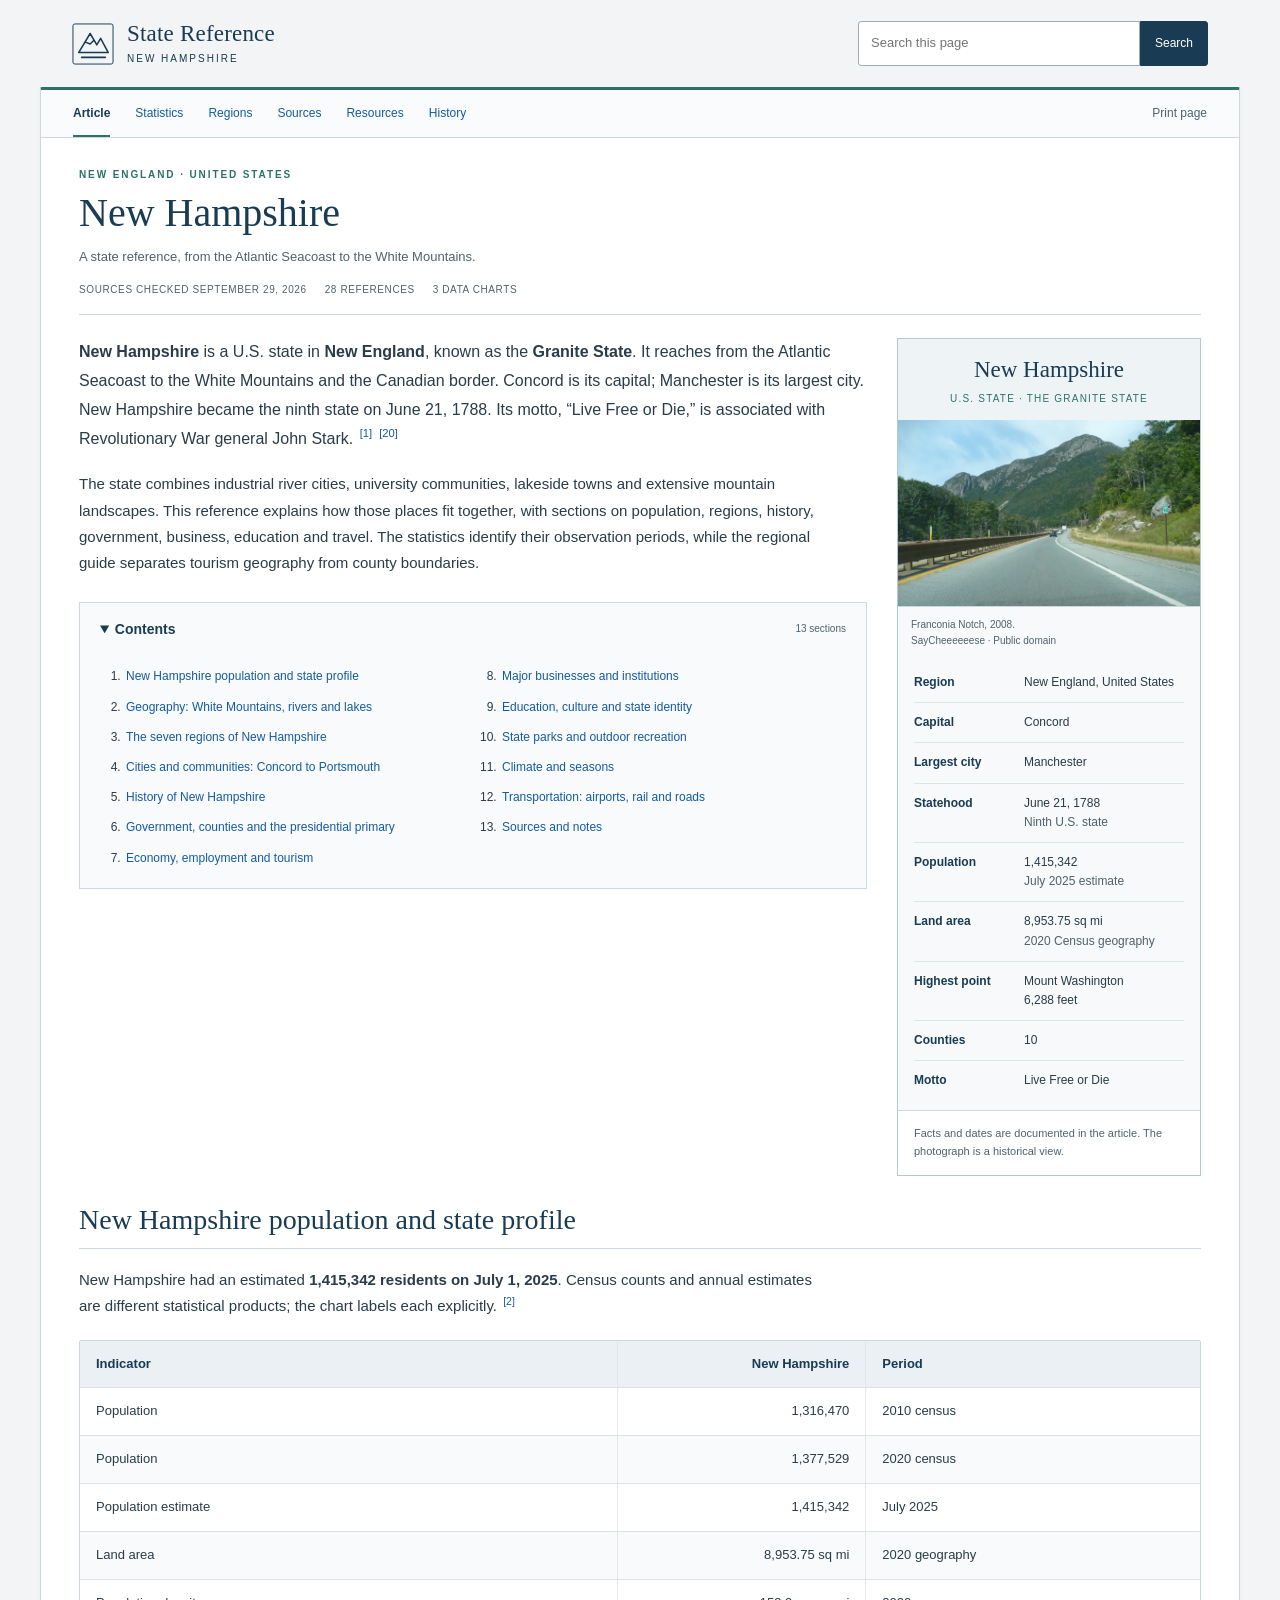
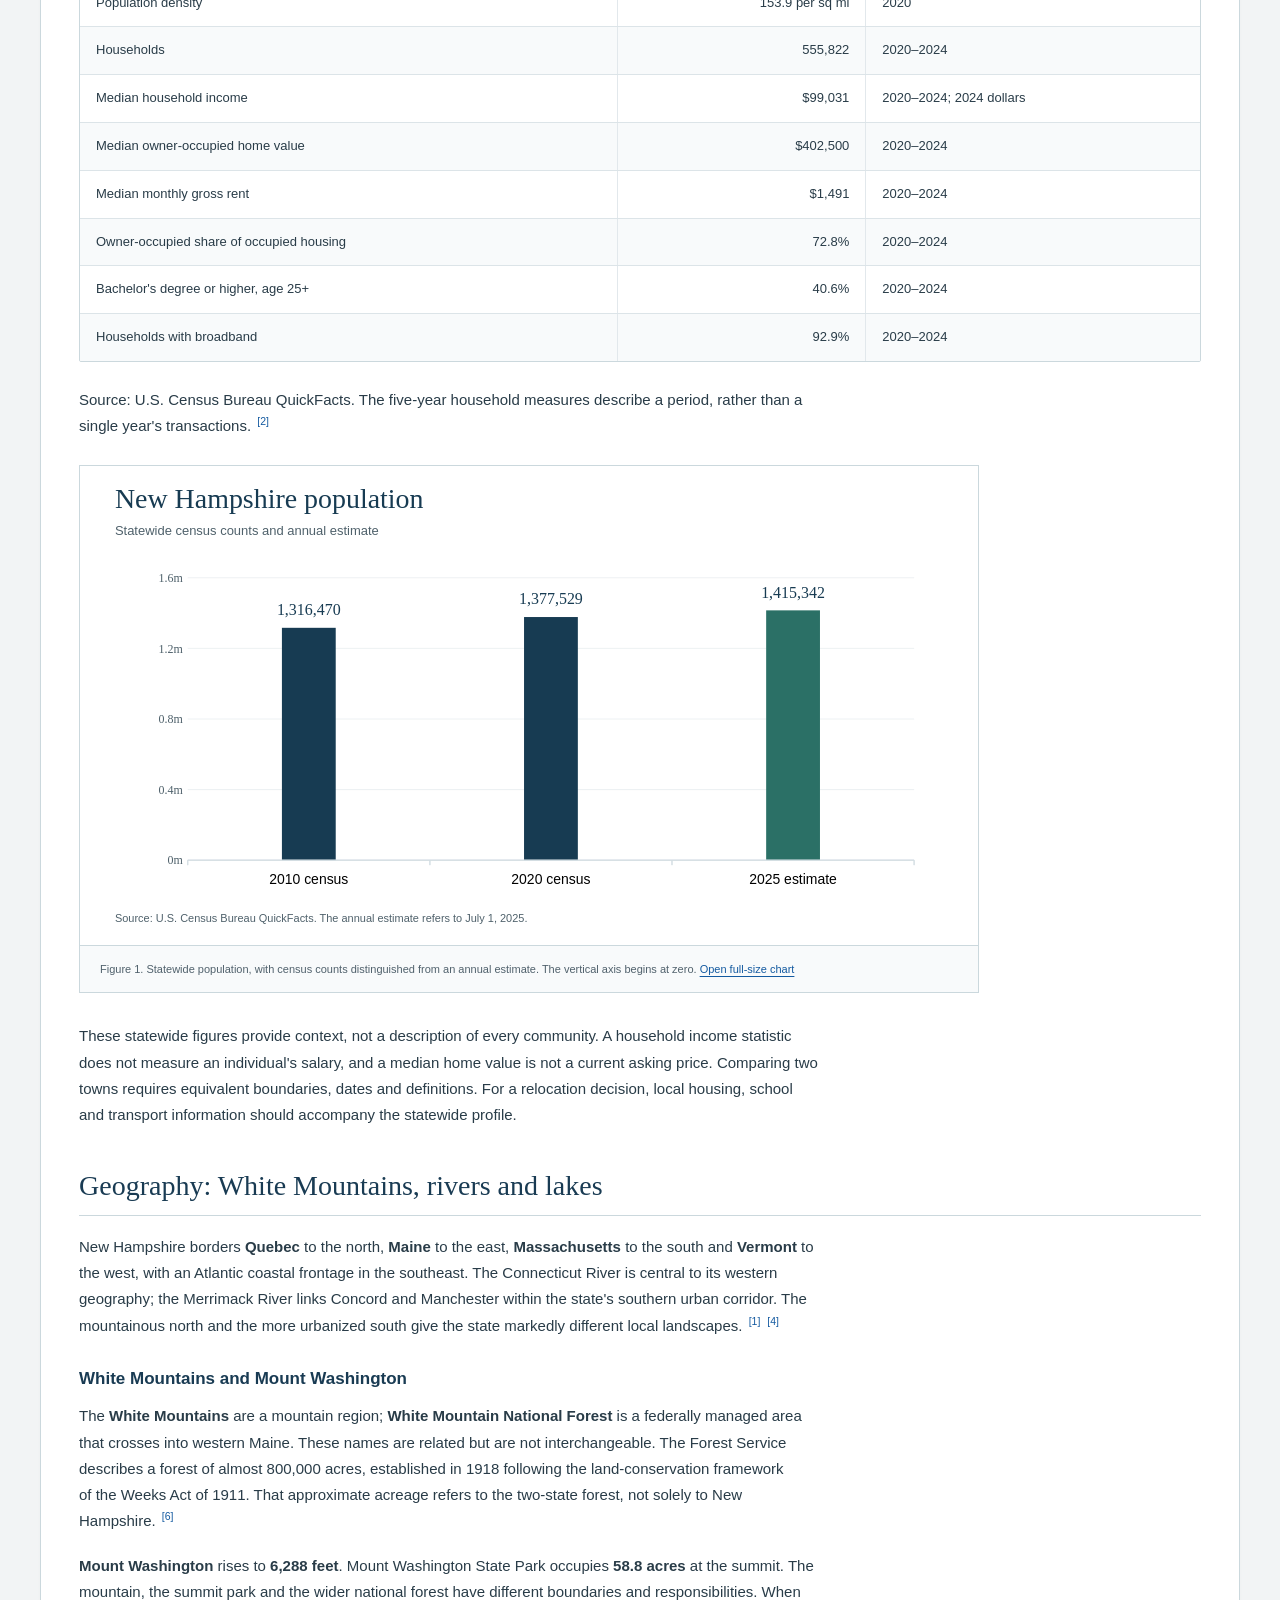
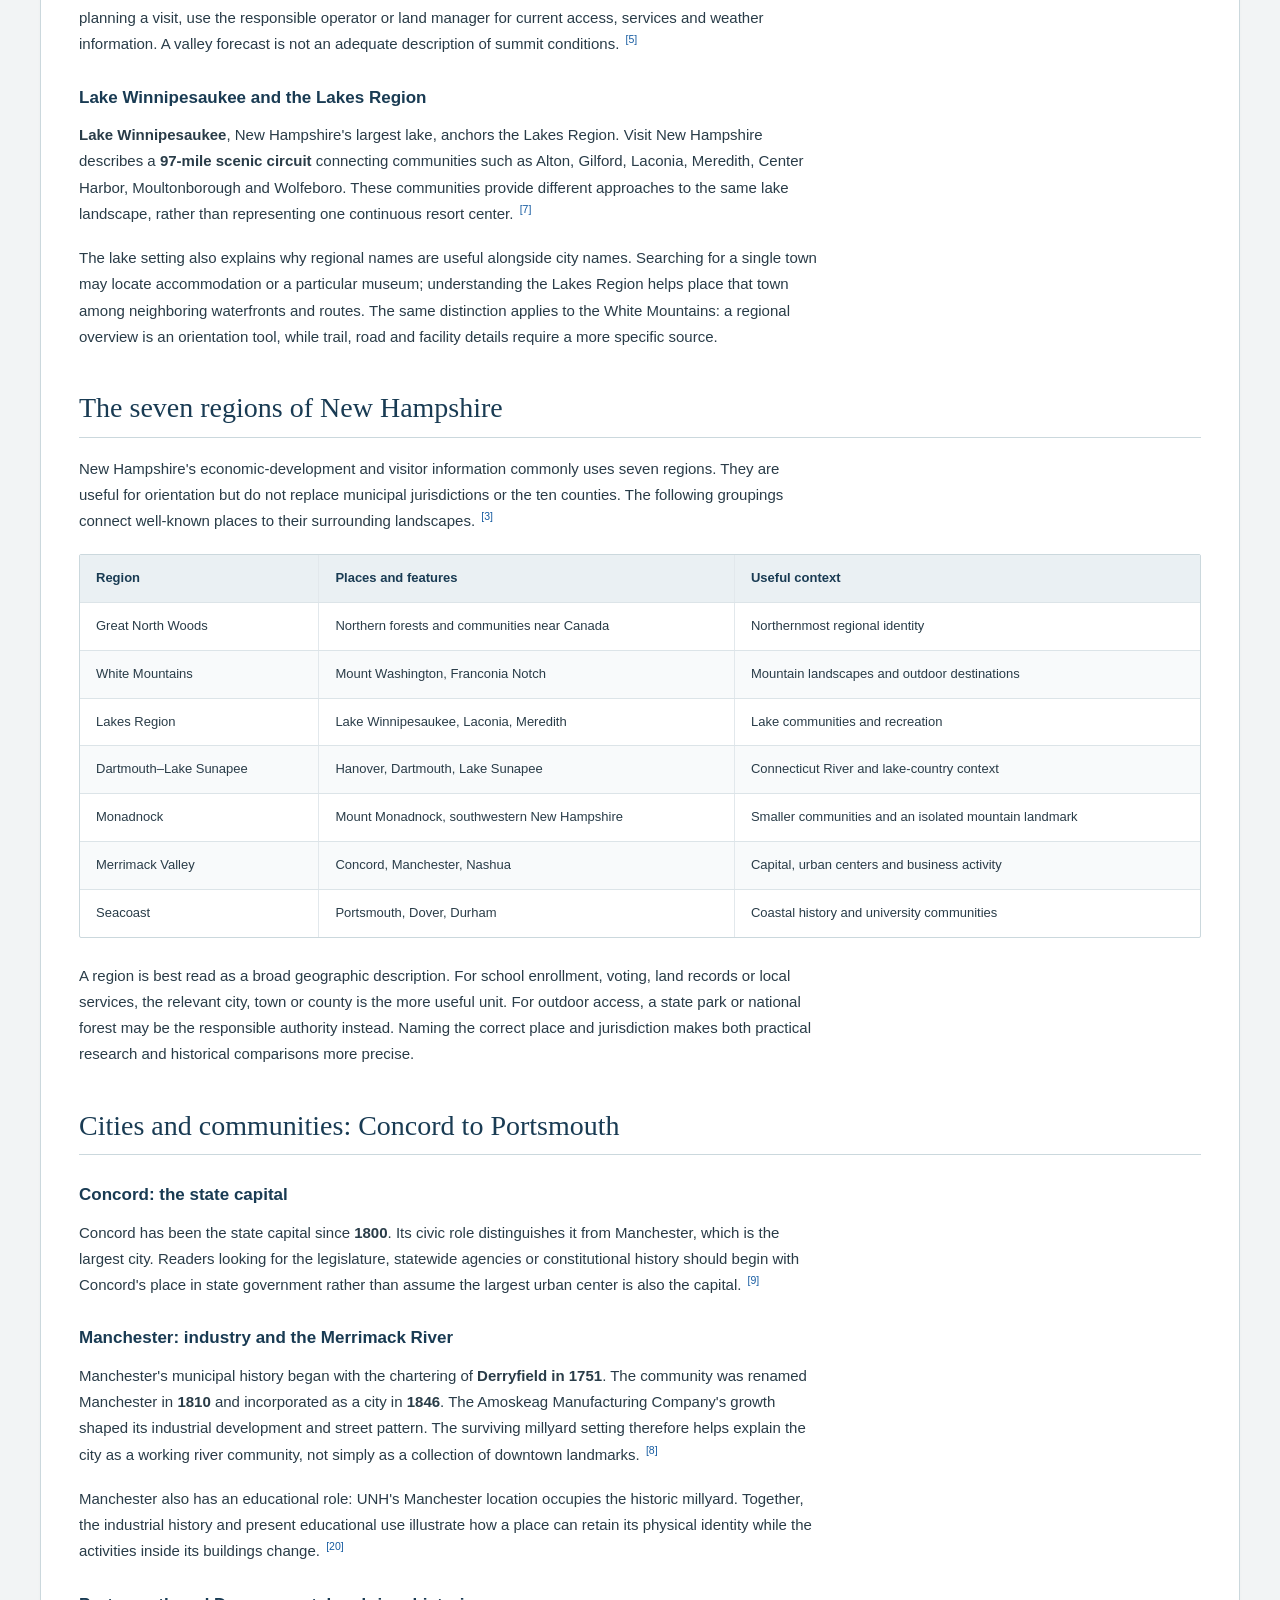
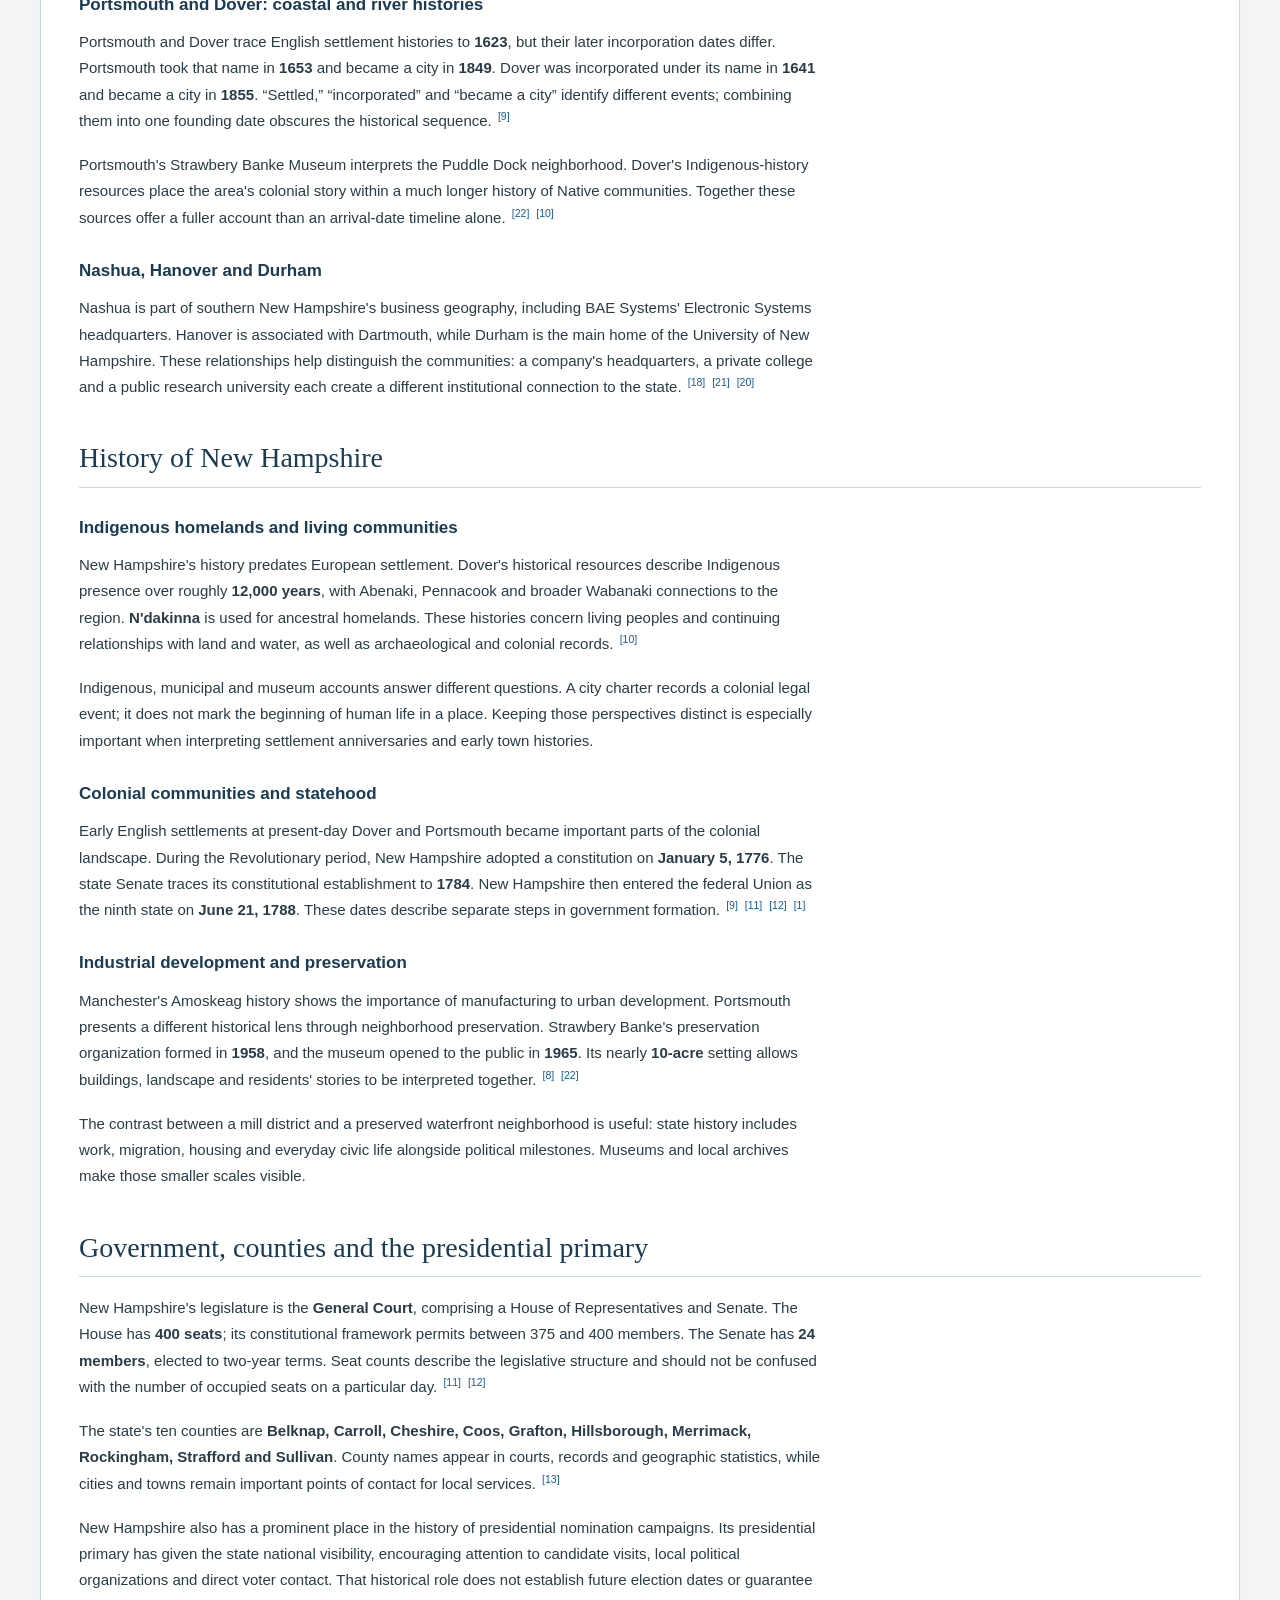
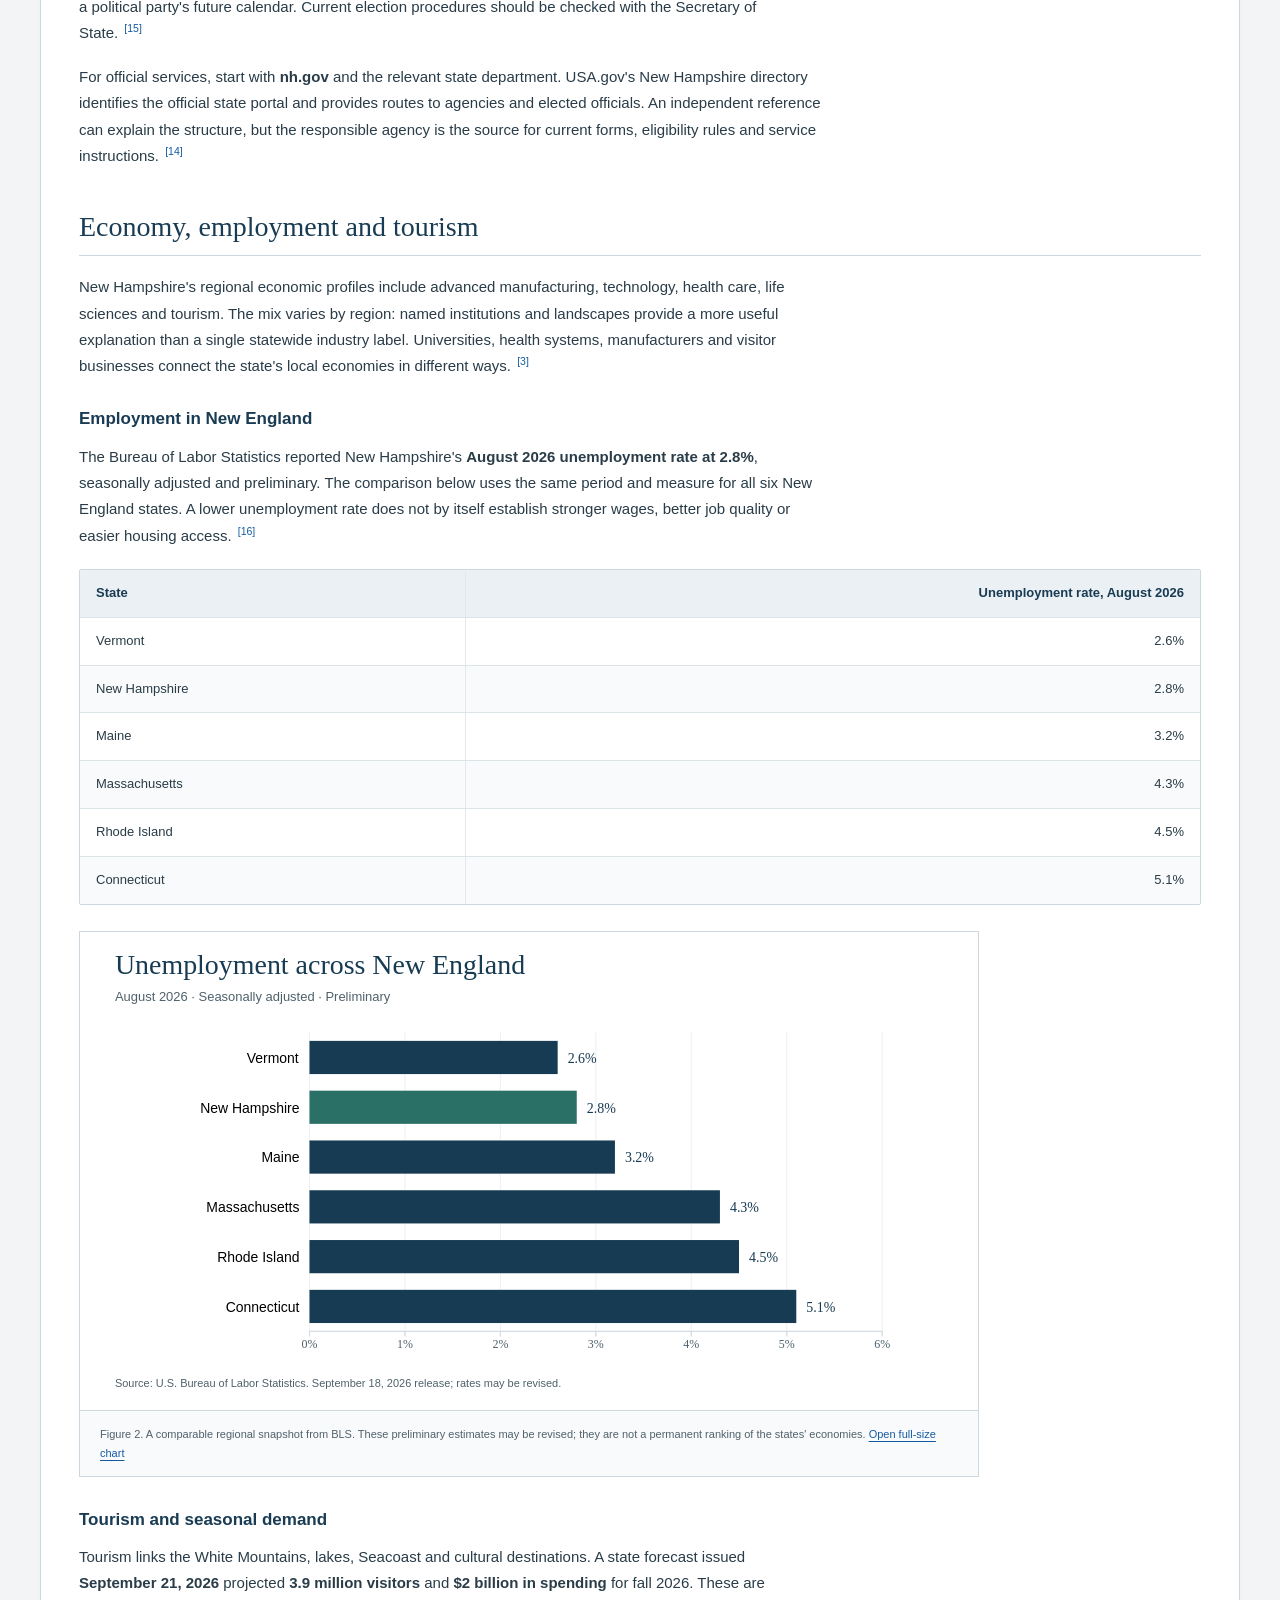
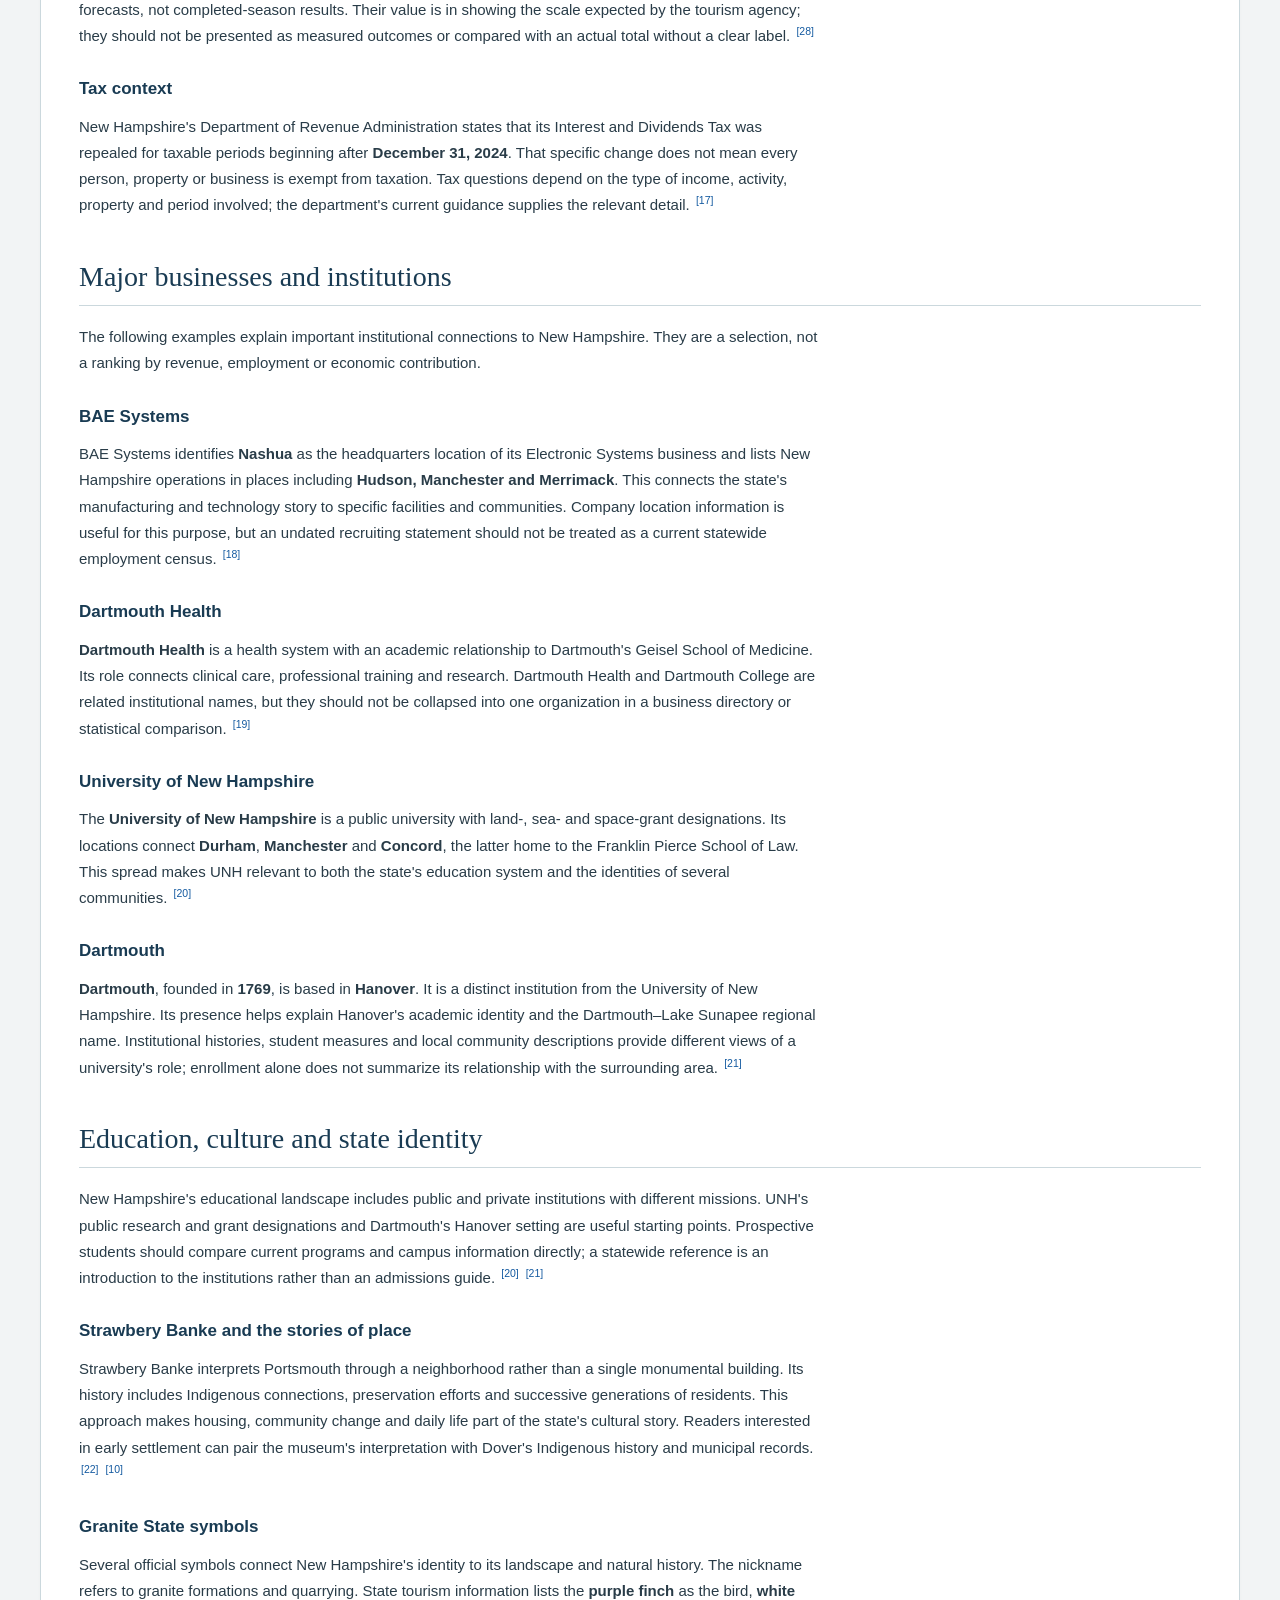
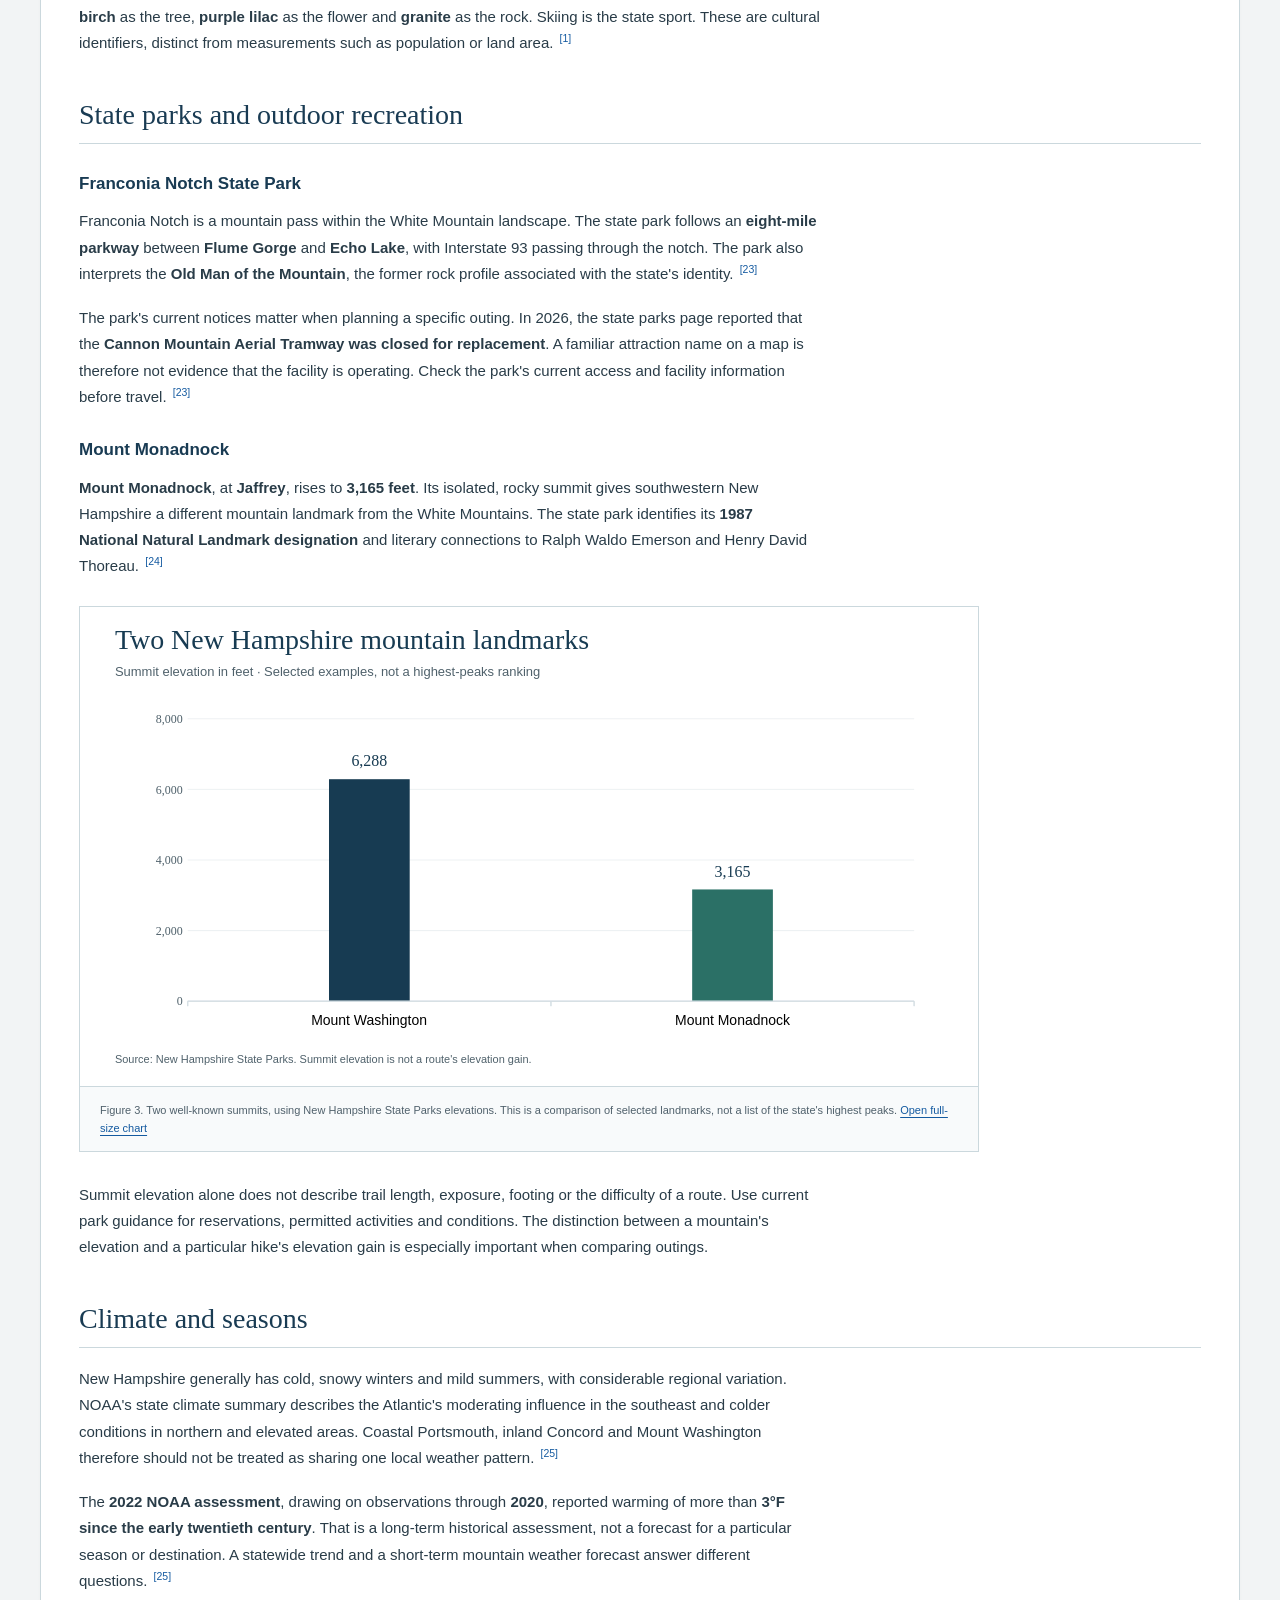
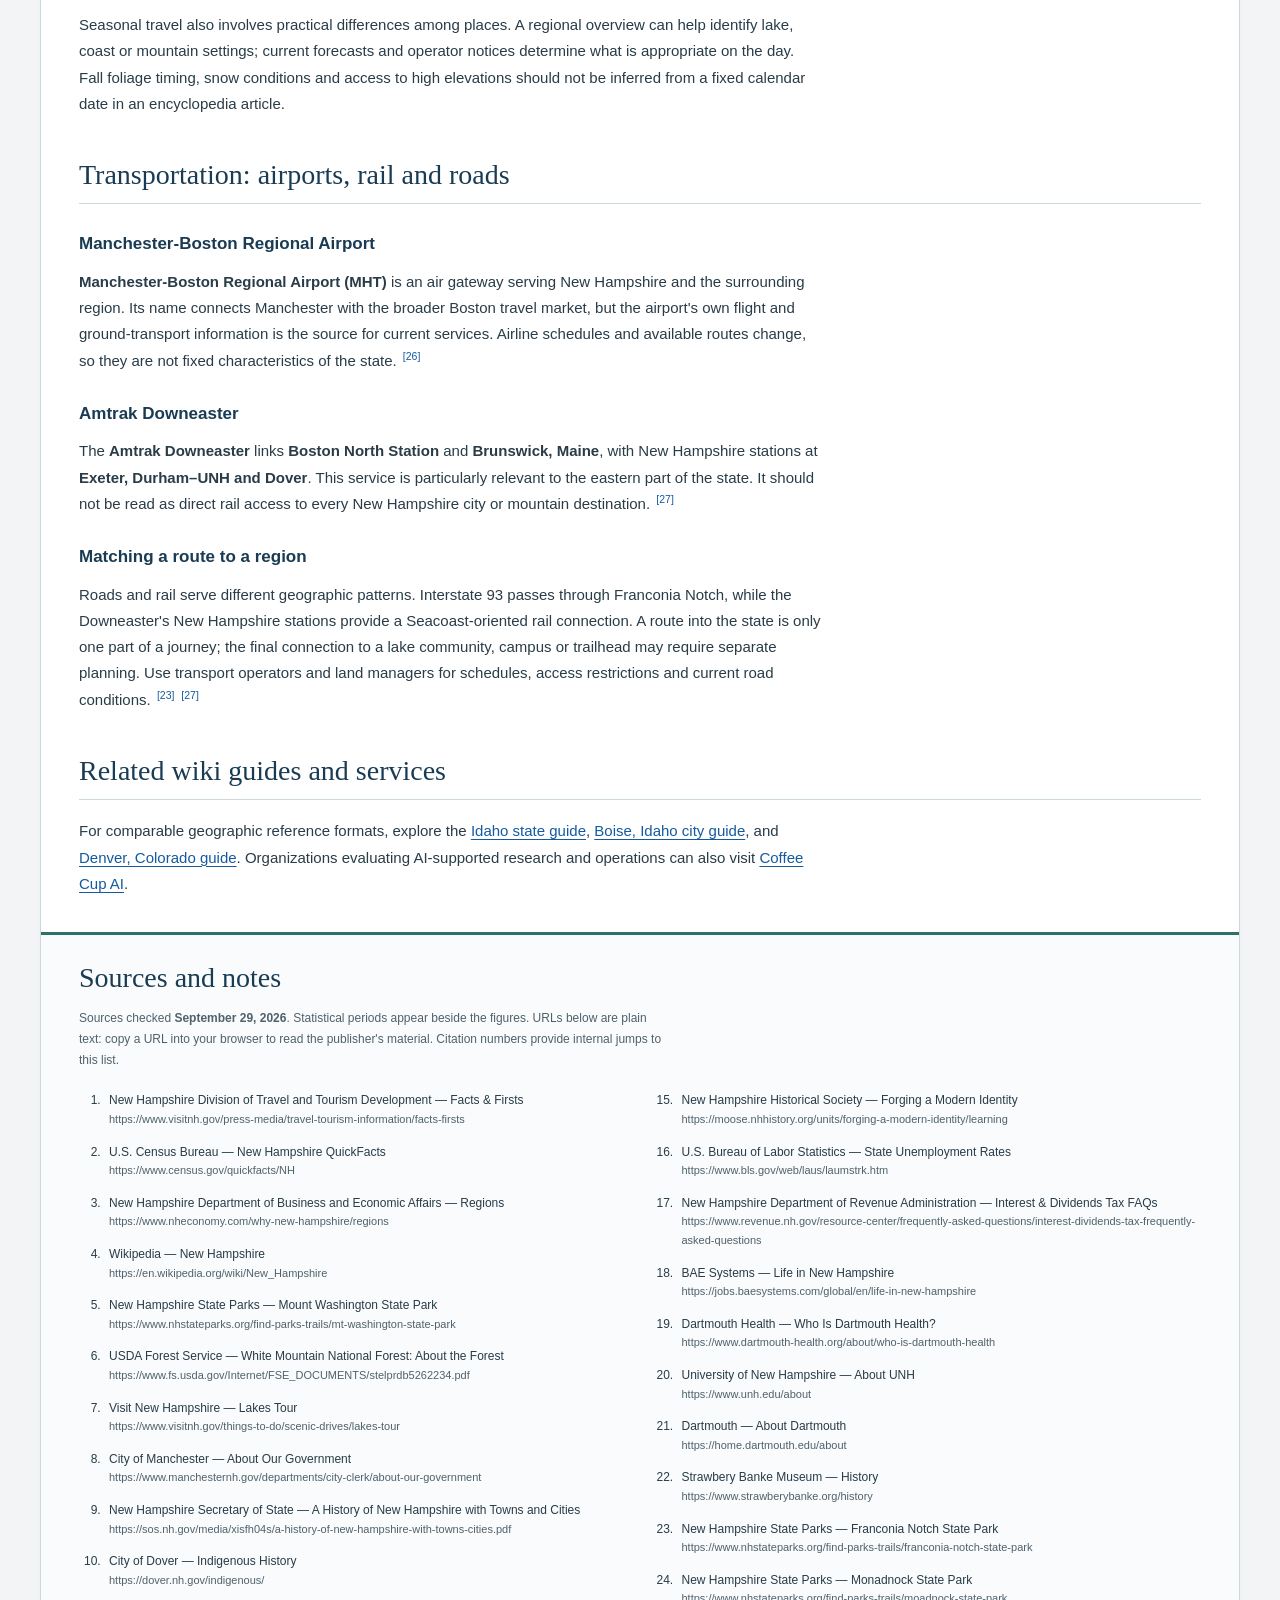
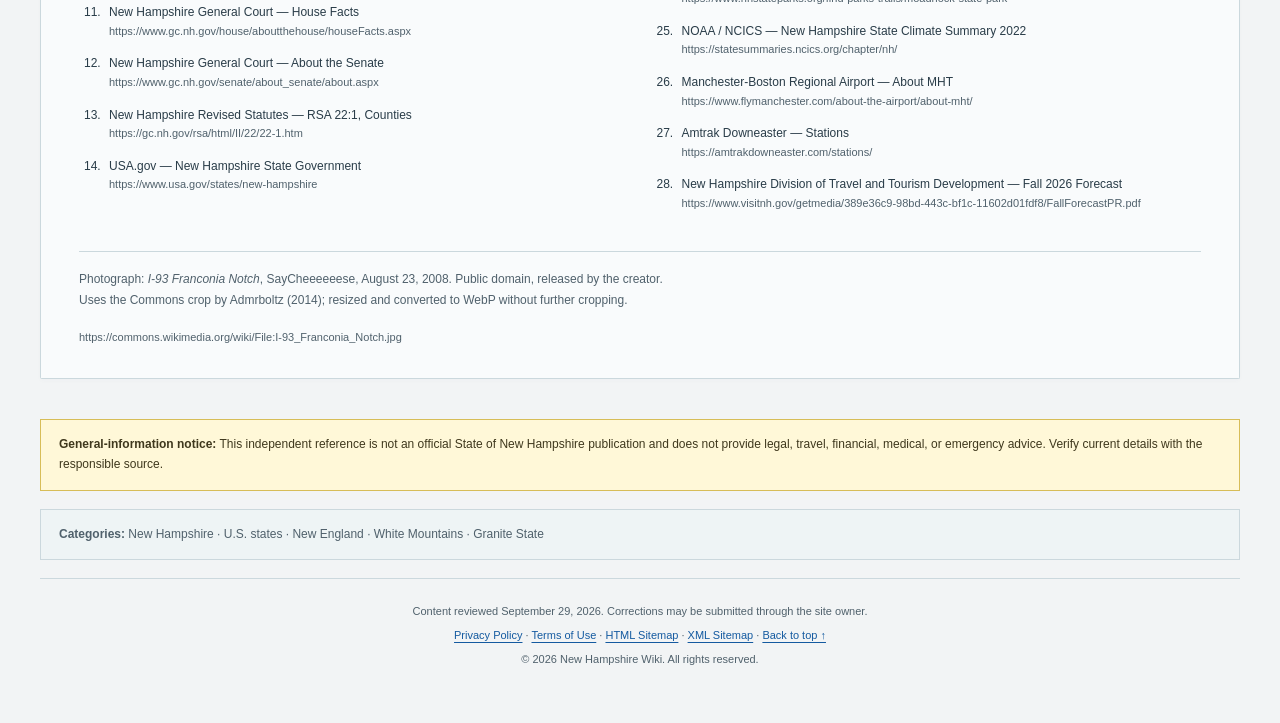
==== commit 9416fd96: "Strengthen schema and interlink related wiki resources" ====
--- a/index.html
+++ b/index.html
@@ -46,7 +46,457 @@
 @media(prefers-reduced-motion:reduce){html{scroll-behavior:auto}*,*::before,*::after{animation:none!important;transition:none!important}}
 @media print{.city-photo img{max-width:100%}.reference{font-size:7pt}.infobox{width:225px}.references li:target{outline:0;background:none}.catlinks{display:none}}
 </style>
-<script type="application/ld+json">{"@context":"https://schema.org","@graph":[{"@id":"https://newhampshire.wiki/#publisher","@type":"Organization","name":"New Hampshire Wiki","url":"https://newhampshire.wiki/"},{"@id":"https://newhampshire.wiki/#website","@type":"WebSite","name":"New Hampshire Wiki","url":"https://newhampshire.wiki/","publisher":{"@id":"https://newhampshire.wiki/#publisher"},"inLanguage":"en-US"},{"@id":"https://newhampshire.wiki/#webpage","@type":"WebPage","url":"https://newhampshire.wiki/","name":"New Hampshire: Population, History, Mountains & Travel","description":"A factual reference covering New Hampshire population, geography, history, government, business, institutions, parks and transportation.","isPartOf":{"@id":"https://newhampshire.wiki/#website"},"mainEntity":{"@id":"https://newhampshire.wiki/#article"},"about":{"@id":"https://newhampshire.wiki/#new-hampshire"},"dateModified":"2026-09-29","inLanguage":"en-US"},{"@id":"https://newhampshire.wiki/#article","@type":"Article","headline":"New Hampshire","description":"A state reference from the Atlantic Seacoast to the White Mountains.","mainEntityOfPage":{"@id":"https://newhampshire.wiki/#webpage"},"publisher":{"@id":"https://newhampshire.wiki/#publisher"},"about":{"@id":"https://newhampshire.wiki/#new-hampshire"},"mentions":[{"@id":"https://newhampshire.wiki/#concord"},{"@id":"https://newhampshire.wiki/#manchester"},{"@id":"https://newhampshire.wiki/#white-mountains"},{"@id":"https://newhampshire.wiki/#mount-washington"},{"@id":"https://newhampshire.wiki/#lake-winnipesaukee"},{"@id":"https://newhampshire.wiki/#bae-systems"},{"@id":"https://newhampshire.wiki/#dartmouth-health"},{"@id":"https://newhampshire.wiki/#unh"},{"@id":"https://newhampshire.wiki/#dartmouth"},{"@id":"https://newhampshire.wiki/#franconia-notch"},{"@id":"https://newhampshire.wiki/#mht"}],"dateModified":"2026-09-29","inLanguage":"en-US"},{"@id":"https://newhampshire.wiki/#united-states","@type":"Country","name":"United States"},{"@id":"https://newhampshire.wiki/#new-england","@type":"AdministrativeArea","name":"New England","containedInPlace":{"@id":"https://newhampshire.wiki/#united-states"}},{"@id":"https://newhampshire.wiki/#new-hampshire","@type":"State","name":"New Hampshire","alternateName":"Granite State","containedInPlace":{"@id":"https://newhampshire.wiki/#united-states"},"containsPlace":[{"@id":"https://newhampshire.wiki/#concord"},{"@id":"https://newhampshire.wiki/#manchester"},{"@id":"https://newhampshire.wiki/#portsmouth"},{"@id":"https://newhampshire.wiki/#dover"},{"@id":"https://newhampshire.wiki/#nashua"},{"@id":"https://newhampshire.wiki/#hanover"},{"@id":"https://newhampshire.wiki/#durham"},{"@id":"https://newhampshire.wiki/#mount-washington"},{"@id":"https://newhampshire.wiki/#lake-winnipesaukee"}]},{"@id":"https://newhampshire.wiki/#concord","@type":"City","name":"Concord","containedInPlace":{"@id":"https://newhampshire.wiki/#new-hampshire"}},{"@id":"https://newhampshire.wiki/#manchester","@type":"City","name":"Manchester","containedInPlace":{"@id":"https://newhampshire.wiki/#new-hampshire"}},{"@id":"https://newhampshire.wiki/#portsmouth","@type":"City","name":"Portsmouth","containedInPlace":{"@id":"https://newhampshire.wiki/#new-hampshire"}},{"@id":"https://newhampshire.wiki/#dover","@type":"City","name":"Dover","containedInPlace":{"@id":"https://newhampshire.wiki/#new-hampshire"}},{"@id":"https://newhampshire.wiki/#nashua","@type":"City","name":"Nashua","containedInPlace":{"@id":"https://newhampshire.wiki/#new-hampshire"}},{"@id":"https://newhampshire.wiki/#hanover","@type":"City","name":"Hanover","containedInPlace":{"@id":"https://newhampshire.wiki/#new-hampshire"}},{"@id":"https://newhampshire.wiki/#durham","@type":"City","name":"Durham","containedInPlace":{"@id":"https://newhampshire.wiki/#new-hampshire"}},{"@id":"https://newhampshire.wiki/#white-mountains","@type":"Mountain","name":"White Mountains","containedInPlace":{"@id":"https://newhampshire.wiki/#new-hampshire"}},{"@id":"https://newhampshire.wiki/#mount-washington","@type":"Mountain","name":"Mount Washington","elevation":"6288 ft","containedInPlace":{"@id":"https://newhampshire.wiki/#new-hampshire"}},{"@id":"https://newhampshire.wiki/#mount-monadnock","@type":"Mountain","name":"Mount Monadnock","elevation":"3165 ft","containedInPlace":{"@id":"https://newhampshire.wiki/#new-hampshire"}},{"@id":"https://newhampshire.wiki/#lake-winnipesaukee","@type":"LakeBodyOfWater","name":"Lake Winnipesaukee","containedInPlace":{"@id":"https://newhampshire.wiki/#new-hampshire"}},{"@id":"https://newhampshire.wiki/#connecticut-river","@type":"RiverBodyOfWater","name":"Connecticut River"},{"@id":"https://newhampshire.wiki/#merrimack-river","@type":"RiverBodyOfWater","name":"Merrimack River"},{"@id":"https://newhampshire.wiki/#white-mountain-national-forest","@type":"Park","name":"White Mountain National Forest"},{"@id":"https://newhampshire.wiki/#franconia-notch","@type":"Park","name":"Franconia Notch State Park","containedInPlace":{"@id":"https://newhampshire.wiki/#new-hampshire"}},{"@id":"https://newhampshire.wiki/#monadnock-state-park","@type":"Park","name":"Monadnock State Park","containedInPlace":{"@id":"https://newhampshire.wiki/#new-hampshire"}},{"@id":"https://newhampshire.wiki/#state-government","@type":"GovernmentOrganization","name":"State of New Hampshire"},{"@id":"https://newhampshire.wiki/#general-court","@type":"GovernmentOrganization","name":"New Hampshire General Court"},{"@id":"https://newhampshire.wiki/#bae-systems","@type":"Corporation","name":"BAE Systems Electronic Systems","location":{"@id":"https://newhampshire.wiki/#nashua"}},{"@id":"https://newhampshire.wiki/#dartmouth-health","@type":"MedicalOrganization","name":"Dartmouth Health"},{"@id":"https://newhampshire.wiki/#unh","@type":"CollegeOrUniversity","name":"University of New Hampshire","location":{"@id":"https://newhampshire.wiki/#durham"}},{"@id":"https://newhampshire.wiki/#dartmouth","@type":"CollegeOrUniversity","name":"Dartmouth","location":{"@id":"https://newhampshire.wiki/#hanover"}},{"@id":"https://newhampshire.wiki/#strawbery-banke","@type":"Museum","name":"Strawbery Banke Museum","location":{"@id":"https://newhampshire.wiki/#portsmouth"}},{"@id":"https://newhampshire.wiki/#mht","@type":"Airport","name":"Manchester-Boston Regional Airport","iataCode":"MHT","location":{"@id":"https://newhampshire.wiki/#manchester"}},{"@id":"https://newhampshire.wiki/#downeaster","@type":"TrainTrip","name":"Amtrak Downeaster","itinerary":{"@type":"ItemList","name":"New Hampshire stations","itemListElement":["Exeter","Durham–UNH","Dover"]}},{"@id":"https://newhampshire.wiki/#hero-image","@type":"ImageObject","name":"Franconia Notch","contentUrl":"https://newhampshire.wiki/assets/franconia-notch-960.webp","caption":"Interstate 93 in Franconia Notch, photographed in 2008."},{"@id":"https://newhampshire.wiki/#population-chart","@type":"ImageObject","name":"New Hampshire population chart","contentUrl":"https://newhampshire.wiki/charts/nh-population.png"},{"@id":"https://newhampshire.wiki/#employment-chart","@type":"ImageObject","name":"New England unemployment chart","contentUrl":"https://newhampshire.wiki/charts/nh-new-england-unemployment.png"},{"@id":"https://newhampshire.wiki/#summits-chart","@type":"ImageObject","name":"Selected New Hampshire summits chart","contentUrl":"https://newhampshire.wiki/charts/nh-selected-summits.png"},{"@id":"https://newhampshire.wiki/#sections","@type":"ItemList","name":"New Hampshire article sections","numberOfItems":13,"itemListElement":["Population and state profile","Geography","Seven regions","Cities and communities","History","Government","Economy","Businesses and institutions","Education and culture","Parks and recreation","Climate","Transportation","Sources"]}]}</script>
+<script type="application/ld+json">{
+  "@context": "https://schema.org",
+  "@graph": [
+    {
+      "@id": "https://newhampshire.wiki/#publisher",
+      "@type": "Organization",
+      "name": "New Hampshire Wiki",
+      "url": "https://newhampshire.wiki/"
+    },
+    {
+      "@id": "https://newhampshire.wiki/#website",
+      "@type": "WebSite",
+      "name": "New Hampshire Wiki",
+      "url": "https://newhampshire.wiki/",
+      "publisher": {
+        "@id": "https://newhampshire.wiki/#publisher"
+      },
+      "inLanguage": "en-US"
+    },
+    {
+      "@id": "https://newhampshire.wiki/#webpage",
+      "@type": "WebPage",
+      "url": "https://newhampshire.wiki/",
+      "name": "New Hampshire: Population, History, Mountains & Travel",
+      "description": "A factual reference covering New Hampshire population, geography, history, government, business, institutions, parks and transportation.",
+      "isPartOf": {
+        "@id": "https://newhampshire.wiki/#website"
+      },
+      "mainEntity": {
+        "@id": "https://newhampshire.wiki/#article"
+      },
+      "about": {
+        "@id": "https://newhampshire.wiki/#new-hampshire"
+      },
+      "dateModified": "2026-10-26",
+      "inLanguage": "en-US",
+      "breadcrumb": {
+        "@id": "https://newhampshire.wiki/#breadcrumb"
+      },
+      "relatedLink": [
+        "https://idaho.wiki/",
+        "https://boiseidaho.wiki/",
+        "https://denvercolorado.wiki/",
+        "https://coffeecupai.com/"
+      ]
+    },
+    {
+      "@id": "https://newhampshire.wiki/#article",
+      "@type": "Article",
+      "headline": "New Hampshire",
+      "description": "A state reference from the Atlantic Seacoast to the White Mountains.",
+      "mainEntityOfPage": {
+        "@id": "https://newhampshire.wiki/#webpage"
+      },
+      "publisher": {
+        "@id": "https://newhampshire.wiki/#publisher"
+      },
+      "about": {
+        "@id": "https://newhampshire.wiki/#new-hampshire"
+      },
+      "mentions": [
+        {
+          "@id": "https://newhampshire.wiki/#concord"
+        },
+        {
+          "@id": "https://newhampshire.wiki/#manchester"
+        },
+        {
+          "@id": "https://newhampshire.wiki/#white-mountains"
+        },
+        {
+          "@id": "https://newhampshire.wiki/#mount-washington"
+        },
+        {
+          "@id": "https://newhampshire.wiki/#lake-winnipesaukee"
+        },
+        {
+          "@id": "https://newhampshire.wiki/#bae-systems"
+        },
+        {
+          "@id": "https://newhampshire.wiki/#dartmouth-health"
+        },
+        {
+          "@id": "https://newhampshire.wiki/#unh"
+        },
+        {
+          "@id": "https://newhampshire.wiki/#dartmouth"
+        },
+        {
+          "@id": "https://newhampshire.wiki/#franconia-notch"
+        },
+        {
+          "@id": "https://newhampshire.wiki/#mht"
+        },
+        {
+          "@id": "https://coffeecupai.com/#organization"
+        },
+        {
+          "@id": "https://newhampshire.wiki/#connecticut-river"
+        },
+        {
+          "@id": "https://newhampshire.wiki/#downeaster"
+        },
+        {
+          "@id": "https://newhampshire.wiki/#general-court"
+        },
+        {
+          "@id": "https://newhampshire.wiki/#merrimack-river"
+        },
+        {
+          "@id": "https://newhampshire.wiki/#state-government"
+        },
+        {
+          "@id": "https://newhampshire.wiki/#white-mountain-national-forest"
+        }
+      ],
+      "dateModified": "2026-10-26",
+      "inLanguage": "en-US",
+      "datePublished": "2026-09-29",
+      "author": {
+        "@id": "https://newhampshire.wiki/#publisher"
+      },
+      "image": [
+        {
+          "@id": "https://newhampshire.wiki/#employment-chart"
+        },
+        {
+          "@id": "https://newhampshire.wiki/#hero-image"
+        },
+        {
+          "@id": "https://newhampshire.wiki/#population-chart"
+        },
+        {
+          "@id": "https://newhampshire.wiki/#summits-chart"
+        }
+      ],
+      "hasPart": [
+        {
+          "@id": "https://newhampshire.wiki/#sections"
+        }
+      ]
+    },
+    {
+      "@id": "https://newhampshire.wiki/#united-states",
+      "@type": "Country",
+      "name": "United States"
+    },
+    {
+      "@id": "https://newhampshire.wiki/#new-england",
+      "@type": "AdministrativeArea",
+      "name": "New England",
+      "containedInPlace": {
+        "@id": "https://newhampshire.wiki/#united-states"
+      }
+    },
+    {
+      "@id": "https://newhampshire.wiki/#new-hampshire",
+      "@type": "State",
+      "name": "New Hampshire",
+      "alternateName": "Granite State",
+      "containedInPlace": {
+        "@id": "https://newhampshire.wiki/#united-states"
+      },
+      "containsPlace": [
+        {
+          "@id": "https://newhampshire.wiki/#concord"
+        },
+        {
+          "@id": "https://newhampshire.wiki/#manchester"
+        },
+        {
+          "@id": "https://newhampshire.wiki/#portsmouth"
+        },
+        {
+          "@id": "https://newhampshire.wiki/#dover"
+        },
+        {
+          "@id": "https://newhampshire.wiki/#nashua"
+        },
+        {
+          "@id": "https://newhampshire.wiki/#hanover"
+        },
+        {
+          "@id": "https://newhampshire.wiki/#durham"
+        },
+        {
+          "@id": "https://newhampshire.wiki/#mount-washington"
+        },
+        {
+          "@id": "https://newhampshire.wiki/#lake-winnipesaukee"
+        }
+      ]
+    },
+    {
+      "@id": "https://newhampshire.wiki/#concord",
+      "@type": "City",
+      "name": "Concord",
+      "containedInPlace": {
+        "@id": "https://newhampshire.wiki/#new-hampshire"
+      }
+    },
+    {
+      "@id": "https://newhampshire.wiki/#manchester",
+      "@type": "City",
+      "name": "Manchester",
+      "containedInPlace": {
+        "@id": "https://newhampshire.wiki/#new-hampshire"
+      }
+    },
+    {
+      "@id": "https://newhampshire.wiki/#portsmouth",
+      "@type": "City",
+      "name": "Portsmouth",
+      "containedInPlace": {
+        "@id": "https://newhampshire.wiki/#new-hampshire"
+      }
+    },
+    {
+      "@id": "https://newhampshire.wiki/#dover",
+      "@type": "City",
+      "name": "Dover",
+      "containedInPlace": {
+        "@id": "https://newhampshire.wiki/#new-hampshire"
+      }
+    },
+    {
+      "@id": "https://newhampshire.wiki/#nashua",
+      "@type": "City",
+      "name": "Nashua",
+      "containedInPlace": {
+        "@id": "https://newhampshire.wiki/#new-hampshire"
+      }
+    },
+    {
+      "@id": "https://newhampshire.wiki/#hanover",
+      "@type": "City",
+      "name": "Hanover",
+      "containedInPlace": {
+        "@id": "https://newhampshire.wiki/#new-hampshire"
+      }
+    },
+    {
+      "@id": "https://newhampshire.wiki/#durham",
+      "@type": "City",
+      "name": "Durham",
+      "containedInPlace": {
+        "@id": "https://newhampshire.wiki/#new-hampshire"
+      }
+    },
+    {
+      "@id": "https://newhampshire.wiki/#white-mountains",
+      "@type": "Mountain",
+      "name": "White Mountains",
+      "containedInPlace": {
+        "@id": "https://newhampshire.wiki/#new-hampshire"
+      }
+    },
+    {
+      "@id": "https://newhampshire.wiki/#mount-washington",
+      "@type": "Mountain",
+      "name": "Mount Washington",
+      "elevation": "6288 ft",
+      "containedInPlace": {
+        "@id": "https://newhampshire.wiki/#new-hampshire"
+      }
+    },
+    {
+      "@id": "https://newhampshire.wiki/#mount-monadnock",
+      "@type": "Mountain",
+      "name": "Mount Monadnock",
+      "elevation": "3165 ft",
+      "containedInPlace": {
+        "@id": "https://newhampshire.wiki/#new-hampshire"
+      }
+    },
+    {
+      "@id": "https://newhampshire.wiki/#lake-winnipesaukee",
+      "@type": "LakeBodyOfWater",
+      "name": "Lake Winnipesaukee",
+      "containedInPlace": {
+        "@id": "https://newhampshire.wiki/#new-hampshire"
+      }
+    },
+    {
+      "@id": "https://newhampshire.wiki/#connecticut-river",
+      "@type": "RiverBodyOfWater",
+      "name": "Connecticut River"
+    },
+    {
+      "@id": "https://newhampshire.wiki/#merrimack-river",
+      "@type": "RiverBodyOfWater",
+      "name": "Merrimack River"
+    },
+    {
+      "@id": "https://newhampshire.wiki/#white-mountain-national-forest",
+      "@type": "Park",
+      "name": "White Mountain National Forest"
+    },
+    {
+      "@id": "https://newhampshire.wiki/#franconia-notch",
+      "@type": "Park",
+      "name": "Franconia Notch State Park",
+      "containedInPlace": {
+        "@id": "https://newhampshire.wiki/#new-hampshire"
+      }
+    },
+    {
+      "@id": "https://newhampshire.wiki/#monadnock-state-park",
+      "@type": "Park",
+      "name": "Monadnock State Park",
+      "containedInPlace": {
+        "@id": "https://newhampshire.wiki/#new-hampshire"
+      }
+    },
+    {
+      "@id": "https://newhampshire.wiki/#state-government",
+      "@type": "GovernmentOrganization",
+      "name": "State of New Hampshire"
+    },
+    {
+      "@id": "https://newhampshire.wiki/#general-court",
+      "@type": "GovernmentOrganization",
+      "name": "New Hampshire General Court"
+    },
+    {
+      "@id": "https://newhampshire.wiki/#bae-systems",
+      "@type": "Corporation",
+      "name": "BAE Systems Electronic Systems",
+      "location": {
+        "@id": "https://newhampshire.wiki/#nashua"
+      }
+    },
+    {
+      "@id": "https://newhampshire.wiki/#dartmouth-health",
+      "@type": "MedicalOrganization",
+      "name": "Dartmouth Health"
+    },
+    {
+      "@id": "https://newhampshire.wiki/#unh",
+      "@type": "CollegeOrUniversity",
+      "name": "University of New Hampshire",
+      "location": {
+        "@id": "https://newhampshire.wiki/#durham"
+      }
+    },
+    {
+      "@id": "https://newhampshire.wiki/#dartmouth",
+      "@type": "CollegeOrUniversity",
+      "name": "Dartmouth",
+      "location": {
+        "@id": "https://newhampshire.wiki/#hanover"
+      }
+    },
+    {
+      "@id": "https://newhampshire.wiki/#strawbery-banke",
+      "@type": "Museum",
+      "name": "Strawbery Banke Museum",
+      "location": {
+        "@id": "https://newhampshire.wiki/#portsmouth"
+      }
+    },
+    {
+      "@id": "https://newhampshire.wiki/#mht",
+      "@type": "Airport",
+      "name": "Manchester-Boston Regional Airport",
+      "iataCode": "MHT",
+      "location": {
+        "@id": "https://newhampshire.wiki/#manchester"
+      }
+    },
+    {
+      "@id": "https://newhampshire.wiki/#downeaster",
+      "@type": "TrainTrip",
+      "name": "Amtrak Downeaster",
+      "itinerary": {
+        "@type": "ItemList",
+        "name": "New Hampshire stations",
+        "itemListElement": [
+          "Exeter",
+          "Durham–UNH",
+          "Dover"
+        ]
+      }
+    },
+    {
+      "@id": "https://newhampshire.wiki/#hero-image",
+      "@type": "ImageObject",
+      "name": "Franconia Notch",
+      "contentUrl": "https://newhampshire.wiki/assets/franconia-notch-960.webp",
+      "caption": "Interstate 93 in Franconia Notch, photographed in 2008."
+    },
+    {
+      "@id": "https://newhampshire.wiki/#population-chart",
+      "@type": "ImageObject",
+      "name": "New Hampshire population chart",
+      "contentUrl": "https://newhampshire.wiki/charts/nh-population.png"
+    },
+    {
+      "@id": "https://newhampshire.wiki/#employment-chart",
+      "@type": "ImageObject",
+      "name": "New England unemployment chart",
+      "contentUrl": "https://newhampshire.wiki/charts/nh-new-england-unemployment.png"
+    },
+    {
+      "@id": "https://newhampshire.wiki/#summits-chart",
+      "@type": "ImageObject",
+      "name": "Selected New Hampshire summits chart",
+      "contentUrl": "https://newhampshire.wiki/charts/nh-selected-summits.png"
+    },
+    {
+      "@id": "https://newhampshire.wiki/#sections",
+      "@type": "ItemList",
+      "name": "New Hampshire article sections",
+      "numberOfItems": 13,
+      "itemListElement": [
+        "Population and state profile",
+        "Geography",
+        "Seven regions",
+        "Cities and communities",
+        "History",
+        "Government",
+        "Economy",
+        "Businesses and institutions",
+        "Education and culture",
+        "Parks and recreation",
+        "Climate",
+        "Transportation",
+        "Sources"
+      ]
+    },
+    {
+      "@type": "BreadcrumbList",
+      "@id": "https://newhampshire.wiki/#breadcrumb",
+      "itemListElement": [
+        {
+          "@type": "ListItem",
+          "position": 1,
+          "name": "New Hampshire Wiki",
+          "item": "https://newhampshire.wiki/"
+        }
+      ]
+    },
+    {
+      "@type": "Organization",
+      "@id": "https://coffeecupai.com/#organization",
+      "name": "Coffee Cup AI",
+      "url": "https://coffeecupai.com/",
+      "description": "An external AI consulting and strategy resource referenced in the related resources section."
+    }
+  ]
+}</script>
 <script src="assets/wiki.js" defer>
 </script>
 </head>
@@ -622,6 +1072,8 @@
 <a href="#source-27" aria-label="Source 27">[27]</a>
 </sup>
 </p>
+
+<section id="related-resources" aria-labelledby="related-resources-heading"><h2 id="related-resources-heading">Related wiki guides and services</h2><p>For comparable geographic reference formats, explore the <a href="https://idaho.wiki/">Idaho state guide</a>, <a href="https://boiseidaho.wiki/">Boise, Idaho city guide</a>, and <a href="https://denvercolorado.wiki/">Denver, Colorado guide</a>. Organizations evaluating AI-supported research and operations can also visit <a href="https://coffeecupai.com/">Coffee Cup AI</a>.</p></section>
 </article>
 </main>
 <footer class="article-footer" aria-label="Sources and notes">
